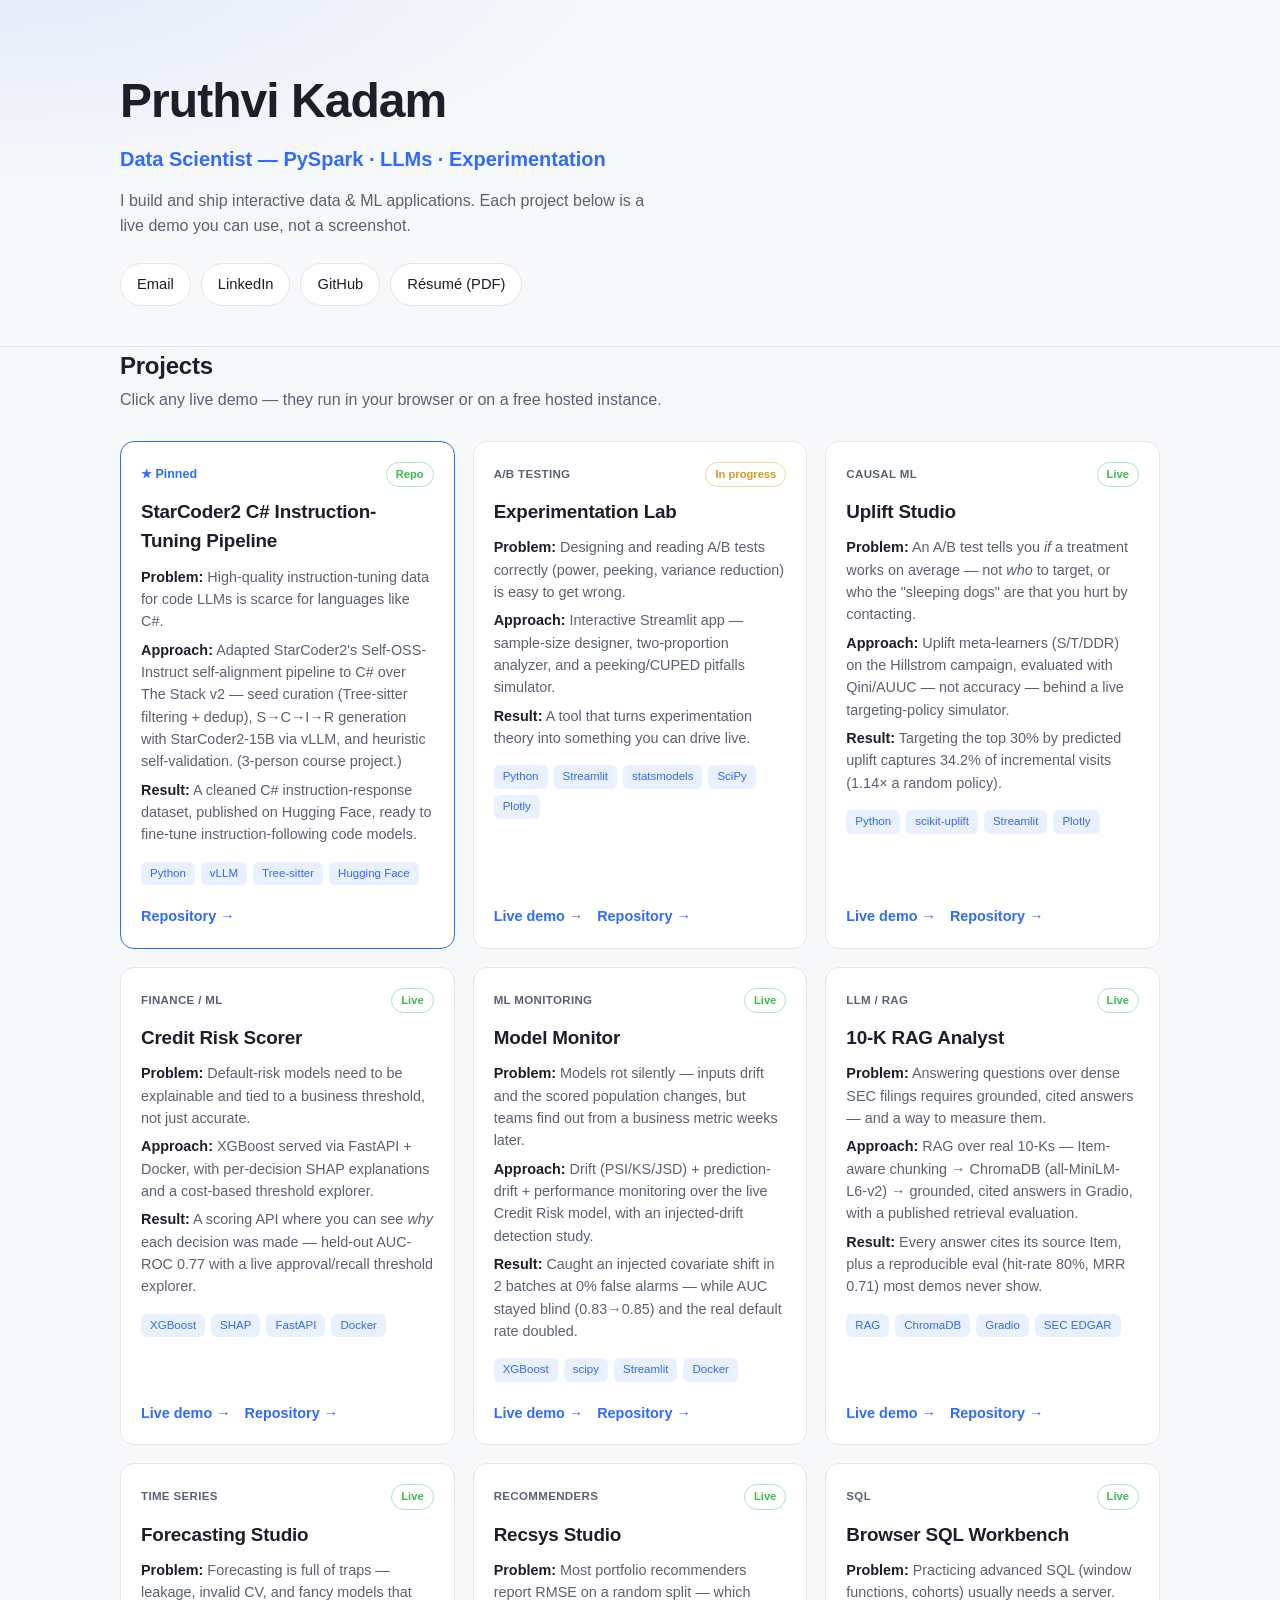
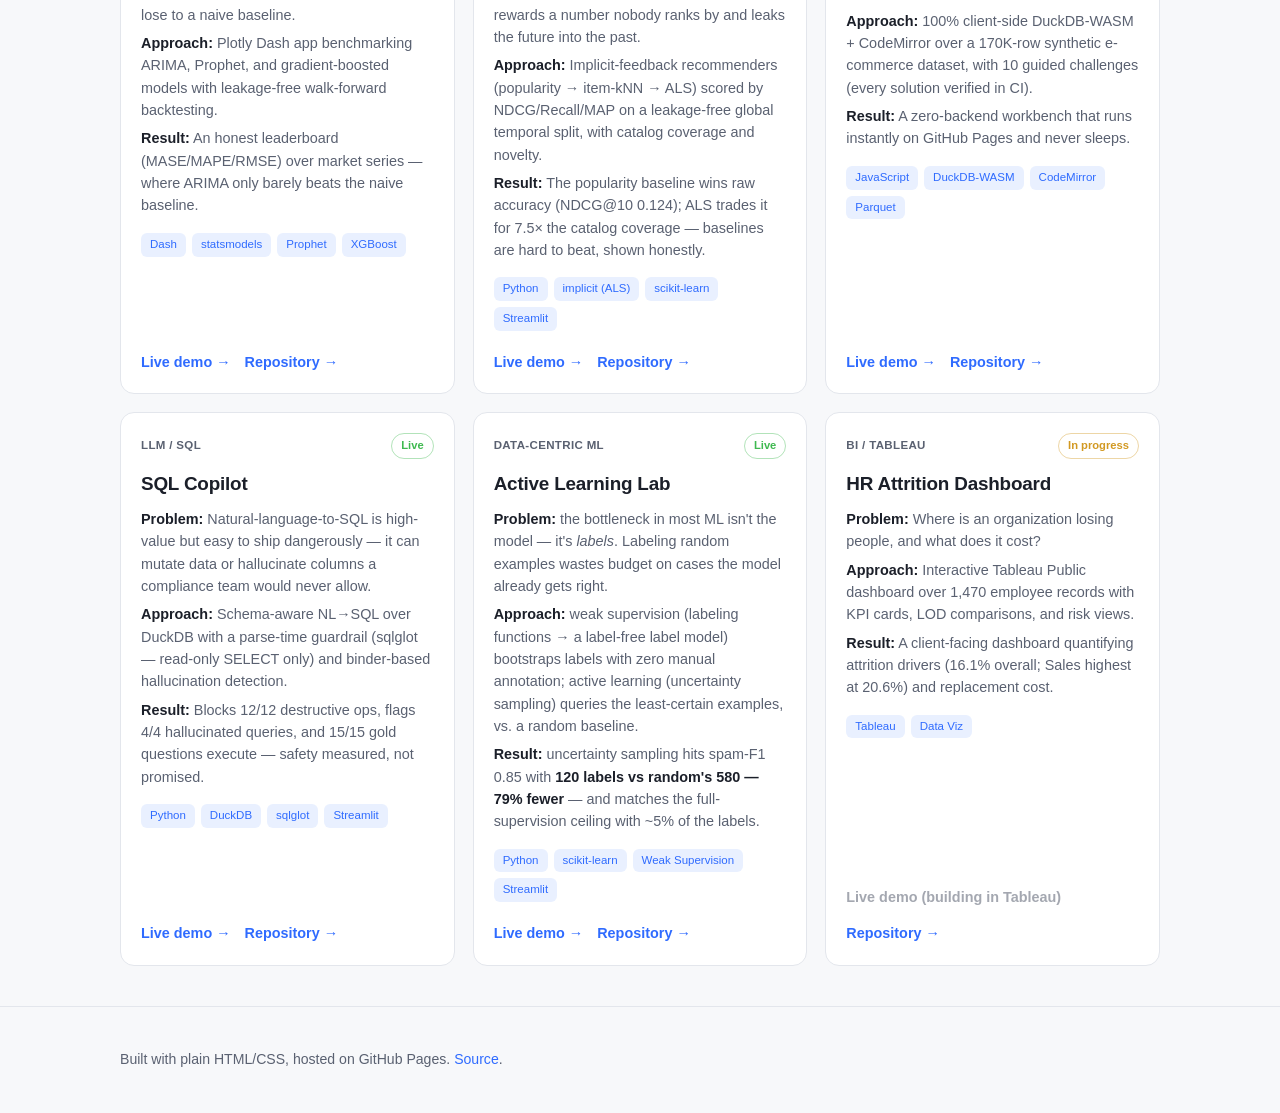
==== index.html @ 3eea29b8 "feat: add Active Learning Lab card (weak supervision + active learning)" ====
<!DOCTYPE html>
<html lang="en">

<head>
  <meta charset="UTF-8" />
  <meta name="viewport" content="width=device-width, initial-scale=1.0" />
  <meta name="description"
    content="Pruthvi Kadam — Data Scientist. PySpark, LLMs, and experimentation. Interactive project portfolio." />
  <title>Pruthvi Kadam — Data Scientist</title>
  <link rel="preconnect" href="https://fonts.googleapis.com" />
  <link rel="stylesheet" href="styles.css" />
</head>

<body>
  <header class="site-header">
    <div class="wrap">
      <h1 class="name">Pruthvi Kadam</h1>
      <p class="headline">Data Scientist — PySpark &middot; LLMs &middot; Experimentation</p>
      <p class="tagline">
        I build and ship interactive data &amp; ML applications. Each project below is a live demo you can use,
        not a screenshot.
      </p>
      <nav class="links" aria-label="Profile links">
        <a class="btn" href="mailto:pruthvivkadam@gmail.com">Email</a>
        <a class="btn" href="https://www.linkedin.com/in/pruthvi-kadam-480aa7265/" target="_blank"
          rel="noopener">LinkedIn</a>
        <a class="btn" href="https://github.com/PruthviVKadam" target="_blank" rel="noopener">GitHub</a>
        <!-- TODO: drop your resume PDF in assets/ and confirm the filename below -->
        <a class="btn" href="assets/Pruthvi_Kadam_Resume.pdf" target="_blank" rel="noopener">Résumé (PDF)</a>
      </nav>
    </div>
  </header>

  <main class="wrap">
    <section aria-labelledby="projects-heading">
      <h2 id="projects-heading" class="section-title">Projects</h2>
      <p class="section-sub">Click any live demo — they run in your browser or on a free hosted instance.</p>

      <div class="grid">

        <!-- Pinned: StarCoder2 C# instruction-tuning data pipeline -->
        <article class="card pinned">
          <div class="card-top">
            <span class="pin" title="Pinned">★ Pinned</span>
            <span class="status status-done">Repo</span>
          </div>
          <h3 class="card-title">StarCoder2 C# Instruction-Tuning Pipeline</h3>
          <ul class="pap">
            <li><strong>Problem:</strong> High-quality instruction-tuning data for code LLMs is scarce for languages
              like C#.</li>
            <li><strong>Approach:</strong> Adapted StarCoder2's Self-OSS-Instruct self-alignment pipeline to C# over The
              Stack v2 — seed curation (Tree-sitter filtering + dedup), S→C→I→R generation with StarCoder2-15B via vLLM,
              and heuristic self-validation. (3-person course project.)</li>
            <li><strong>Result:</strong> A cleaned C# instruction-response dataset, published on Hugging Face, ready to
              fine-tune instruction-following code models.</li>
          </ul>
          <div class="badges">
            <span class="badge">Python</span>
            <span class="badge">vLLM</span>
            <span class="badge">Tree-sitter</span>
            <span class="badge">Hugging Face</span>
          </div>
          <div class="card-links">
            <a class="card-link" href="https://github.com/PruthviVKadam/starcoder2-csharp-instruction-tuning"
              target="_blank" rel="noopener">Repository →</a>
          </div>
        </article>

        <!-- P1 Experimentation Lab -->
        <article class="card">
          <div class="card-top">
            <span class="tag">A/B Testing</span>
            <span class="status status-progress">In progress</span>
          </div>
          <h3 class="card-title">Experimentation Lab</h3>
          <ul class="pap">
            <li><strong>Problem:</strong> Designing and reading A/B tests correctly (power, peeking, variance reduction)
              is easy to get wrong.</li>
            <li><strong>Approach:</strong> Interactive Streamlit app — sample-size designer, two-proportion analyzer,
              and a peeking/CUPED pitfalls simulator.</li>
            <li><strong>Result:</strong> A tool that turns experimentation theory into something you can drive live.
            </li>
          </ul>
          <div class="badges">
            <span class="badge">Python</span>
            <span class="badge">Streamlit</span>
            <span class="badge">statsmodels</span>
            <span class="badge">SciPy</span>
            <span class="badge">Plotly</span>
          </div>
          <div class="card-links">
            <a class="card-link" href="https://ab-lab-test.streamlit.app/" target="_blank" rel="noopener">Live demo
              →</a>
            <a class="card-link" href="https://github.com/PruthviVKadam/ab-lab" target="_blank"
              rel="noopener">Repository →</a>
          </div>
        </article>

        <!-- Uplift Studio (causal / CATE) -->
        <article class="card">
          <div class="card-top">
            <span class="tag">Causal ML</span>
            <span class="status status-done">Live</span>
          </div>
          <h3 class="card-title">Uplift Studio</h3>
          <ul class="pap">
            <li><strong>Problem:</strong> An A/B test tells you <em>if</em> a treatment works on average — not
              <em>who</em> to target, or who the "sleeping dogs" are that you hurt by contacting.</li>
            <li><strong>Approach:</strong> Uplift meta-learners (S/T/DDR) on the Hillstrom campaign, evaluated with
              Qini/AUUC — not accuracy — behind a live targeting-policy simulator.</li>
            <li><strong>Result:</strong> Targeting the top 30% by predicted uplift captures 34.2% of incremental visits
              (1.14× a random policy).</li>
          </ul>
          <div class="badges">
            <span class="badge">Python</span>
            <span class="badge">scikit-uplift</span>
            <span class="badge">Streamlit</span>
            <span class="badge">Plotly</span>
          </div>
          <div class="card-links">
            <a class="card-link" href="https://PruthviVKadam-uplift-studio.hf.space" target="_blank"
              rel="noopener">Live demo →</a>
            <a class="card-link" href="https://github.com/PruthviVKadam/uplift-studio" target="_blank"
              rel="noopener">Repository →</a>
          </div>
        </article>

        <!-- P2 Credit Risk Scorer -->
        <article class="card">
          <div class="card-top">
            <span class="tag">Finance / ML</span>
            <span class="status status-done">Live</span>
          </div>
          <h3 class="card-title">Credit Risk Scorer</h3>
          <ul class="pap">
            <li><strong>Problem:</strong> Default-risk models need to be explainable and tied to a business threshold,
              not just accurate.</li>
            <li><strong>Approach:</strong> XGBoost served via FastAPI + Docker, with per-decision SHAP explanations and
              a cost-based threshold explorer.</li>
            <li><strong>Result:</strong> A scoring API where you can see <em>why</em> each decision was made —
              held-out AUC-ROC 0.77 with a live approval/recall threshold explorer.</li>
          </ul>
          <div class="badges">
            <span class="badge">XGBoost</span>
            <span class="badge">SHAP</span>
            <span class="badge">FastAPI</span>
            <span class="badge">Docker</span>
          </div>
          <div class="card-links">
            <a class="card-link" href="https://PruthviVKadam-credit-risk.hf.space" target="_blank"
              rel="noopener">Live demo →</a>
            <a class="card-link" href="https://github.com/PruthviVKadam/credit-risk" target="_blank"
              rel="noopener">Repository →</a>
          </div>
        </article>

        <!-- Model Monitor (drift / MLOps) -->
        <article class="card">
          <div class="card-top">
            <span class="tag">ML Monitoring</span>
            <span class="status status-done">Live</span>
          </div>
          <h3 class="card-title">Model Monitor</h3>
          <ul class="pap">
            <li><strong>Problem:</strong> Models rot silently — inputs drift and the scored population
              changes, but teams find out from a business metric weeks later.</li>
            <li><strong>Approach:</strong> Drift (PSI/KS/JSD) + prediction-drift + performance monitoring
              over the live Credit Risk model, with an injected-drift detection study.</li>
            <li><strong>Result:</strong> Caught an injected covariate shift in 2 batches at 0% false
              alarms — while AUC stayed blind (0.83→0.85) and the real default rate doubled.</li>
          </ul>
          <div class="badges">
            <span class="badge">XGBoost</span>
            <span class="badge">scipy</span>
            <span class="badge">Streamlit</span>
            <span class="badge">Docker</span>
          </div>
          <div class="card-links">
            <a class="card-link" href="https://PruthviVKadam-model-monitor.hf.space" target="_blank"
              rel="noopener">Live demo →</a>
            <a class="card-link" href="https://github.com/PruthviVKadam/model-monitor" target="_blank"
              rel="noopener">Repository →</a>
          </div>
        </article>

        <!-- P3 10-K RAG Analyst -->
        <article class="card">
          <div class="card-top">
            <span class="tag">LLM / RAG</span>
            <span class="status status-done">Live</span>
          </div>
          <h3 class="card-title">10-K RAG Analyst</h3>
          <ul class="pap">
            <li><strong>Problem:</strong> Answering questions over dense SEC filings requires grounded, cited answers —
              and a way to measure them.</li>
            <li><strong>Approach:</strong> RAG over real 10-Ks — Item-aware chunking → ChromaDB (all-MiniLM-L6-v2) →
              grounded, cited answers in Gradio, with a published retrieval evaluation.</li>
            <li><strong>Result:</strong> Every answer cites its source Item, plus a reproducible eval (hit-rate 80%,
              MRR 0.71) most demos never show.</li>
          </ul>
          <div class="badges">
            <span class="badge">RAG</span>
            <span class="badge">ChromaDB</span>
            <span class="badge">Gradio</span>
            <span class="badge">SEC EDGAR</span>
          </div>
          <div class="card-links">
            <a class="card-link" href="https://PruthviVKadam-tenk-rag.hf.space" target="_blank"
              rel="noopener">Live demo →</a>
            <a class="card-link" href="https://github.com/PruthviVKadam/tenk-rag" target="_blank"
              rel="noopener">Repository →</a>
          </div>
        </article>

        <!-- P4 Forecasting Studio -->
        <article class="card">
          <div class="card-top">
            <span class="tag">Time Series</span>
            <span class="status status-done">Live</span>
          </div>
          <h3 class="card-title">Forecasting Studio</h3>
          <ul class="pap">
            <li><strong>Problem:</strong> Forecasting is full of traps — leakage, invalid CV, and fancy models that lose
              to a naive baseline.</li>
            <li><strong>Approach:</strong> Plotly Dash app benchmarking ARIMA, Prophet, and gradient-boosted models with
              leakage-free walk-forward backtesting.</li>
            <li><strong>Result:</strong> An honest leaderboard (MASE/MAPE/RMSE) over market series — where ARIMA only
              barely beats the naive baseline.</li>
          </ul>
          <div class="badges">
            <span class="badge">Dash</span>
            <span class="badge">statsmodels</span>
            <span class="badge">Prophet</span>
            <span class="badge">XGBoost</span>
          </div>
          <div class="card-links">
            <a class="card-link" href="https://pk759-forecast-studio.hf.space" target="_blank"
              rel="noopener">Live demo →</a>
            <a class="card-link" href="https://github.com/PruthviVKadam/forecast-studio" target="_blank"
              rel="noopener">Repository →</a>
          </div>
        </article>

        <!-- Recsys Studio (ranking eval, temporal split) -->
        <article class="card">
          <div class="card-top">
            <span class="tag">Recommenders</span>
            <span class="status status-done">Live</span>
          </div>
          <h3 class="card-title">Recsys Studio</h3>
          <ul class="pap">
            <li><strong>Problem:</strong> Most portfolio recommenders report RMSE on a random split —
              which rewards a number nobody ranks by and leaks the future into the past.</li>
            <li><strong>Approach:</strong> Implicit-feedback recommenders (popularity &rarr; item-kNN
              &rarr; ALS) scored by NDCG/Recall/MAP on a leakage-free global temporal split, with
              catalog coverage and novelty.</li>
            <li><strong>Result:</strong> The popularity baseline wins raw accuracy (NDCG@10 0.124);
              ALS trades it for 7.5&times; the catalog coverage — baselines are hard to beat, shown
              honestly.</li>
          </ul>
          <div class="badges">
            <span class="badge">Python</span>
            <span class="badge">implicit (ALS)</span>
            <span class="badge">scikit-learn</span>
            <span class="badge">Streamlit</span>
          </div>
          <div class="card-links">
            <a class="card-link" href="https://pk759-recsys-studio.hf.space" target="_blank"
              rel="noopener">Live demo →</a>
            <a class="card-link" href="https://github.com/PruthviVKadam/recsys-studio" target="_blank"
              rel="noopener">Repository →</a>
          </div>
        </article>

        <!-- P5 SQL Workbench -->
        <article class="card">
          <div class="card-top">
            <span class="tag">SQL</span>
            <span class="status status-done">Live</span>
          </div>
          <h3 class="card-title">Browser SQL Workbench</h3>
          <ul class="pap">
            <li><strong>Problem:</strong> Practicing advanced SQL (window functions, cohorts) usually needs a server.
            </li>
            <li><strong>Approach:</strong> 100% client-side DuckDB-WASM + CodeMirror over a 170K-row synthetic
              e-commerce dataset, with 10 guided challenges (every solution verified in CI).</li>
            <li><strong>Result:</strong> A zero-backend workbench that runs instantly on GitHub Pages and never sleeps.
            </li>
          </ul>
          <div class="badges">
            <span class="badge">JavaScript</span>
            <span class="badge">DuckDB-WASM</span>
            <span class="badge">CodeMirror</span>
            <span class="badge">Parquet</span>
          </div>
          <div class="card-links">
            <a class="card-link" href="https://pruthvivkadam.github.io/sql-workbench/" target="_blank"
              rel="noopener">Live demo →</a>
            <a class="card-link" href="https://github.com/PruthviVKadam/sql-workbench" target="_blank"
              rel="noopener">Repository →</a>
          </div>
        </article>

        <!-- SQL Copilot (text-to-SQL + guardrails) -->
        <article class="card">
          <div class="card-top">
            <span class="tag">LLM / SQL</span>
            <span class="status status-done">Live</span>
          </div>
          <h3 class="card-title">SQL Copilot</h3>
          <ul class="pap">
            <li><strong>Problem:</strong> Natural-language-to-SQL is high-value but easy to ship
              dangerously — it can mutate data or hallucinate columns a compliance team would never allow.</li>
            <li><strong>Approach:</strong> Schema-aware NL→SQL over DuckDB with a parse-time guardrail
              (sqlglot — read-only SELECT only) and binder-based hallucination detection.</li>
            <li><strong>Result:</strong> Blocks 12/12 destructive ops, flags 4/4 hallucinated queries,
              and 15/15 gold questions execute — safety measured, not promised.</li>
          </ul>
          <div class="badges">
            <span class="badge">Python</span>
            <span class="badge">DuckDB</span>
            <span class="badge">sqlglot</span>
            <span class="badge">Streamlit</span>
          </div>
          <div class="card-links">
            <a class="card-link" href="https://pk759-sql-copilot.hf.space" target="_blank"
              rel="noopener">Live demo →</a>
            <a class="card-link" href="https://github.com/PruthviVKadam/sql-copilot" target="_blank"
              rel="noopener">Repository →</a>
          </div>
        </article>

        <!-- Active Learning Lab (data-centric ML) -->
        <article class="card">
          <div class="card-top">
            <span class="tag">Data-Centric ML</span>
            <span class="status status-done">Live</span>
          </div>
          <h3 class="card-title">Active Learning Lab</h3>
          <ul class="pap">
            <li><strong>Problem:</strong> the bottleneck in most ML isn't the model — it's
              <em>labels</em>. Labeling random examples wastes budget on cases the model already
              gets right.</li>
            <li><strong>Approach:</strong> weak supervision (labeling functions &rarr; a label-free
              label model) bootstraps labels with zero manual annotation; active learning
              (uncertainty sampling) queries the least-certain examples, vs. a random baseline.</li>
            <li><strong>Result:</strong> uncertainty sampling hits spam-F1 0.85 with
              <strong>120 labels vs random's 580 — 79% fewer</strong> — and matches the
              full-supervision ceiling with ~5% of the labels.</li>
          </ul>
          <div class="badges">
            <span class="badge">Python</span>
            <span class="badge">scikit-learn</span>
            <span class="badge">Weak Supervision</span>
            <span class="badge">Streamlit</span>
          </div>
          <div class="card-links">
            <a class="card-link" href="https://pruthvikadam-active-learning-lab.hf.space" target="_blank"
              rel="noopener">Live demo →</a>
            <a class="card-link" href="https://github.com/PruthviVKadam/active-learning-lab"
              target="_blank" rel="noopener">Repository →</a>
          </div>
        </article>

        <!-- P6 HR Attrition Dashboard -->
        <article class="card">
          <div class="card-top">
            <span class="tag">BI / Tableau</span>
            <span class="status status-progress">In progress</span>
          </div>
          <h3 class="card-title">HR Attrition Dashboard</h3>
          <ul class="pap">
            <li><strong>Problem:</strong> Where is an organization losing people, and what does it cost?</li>
            <li><strong>Approach:</strong> Interactive Tableau Public dashboard over 1,470 employee records with KPI
              cards, LOD comparisons, and risk views.</li>
            <li><strong>Result:</strong> A client-facing dashboard quantifying attrition drivers (16.1% overall;
              Sales highest at 20.6%) and replacement cost.</li>
          </ul>
          <div class="badges">
            <span class="badge">Tableau</span>
            <span class="badge">Data Viz</span>
          </div>
          <div class="card-links">
            <a class="card-link disabled" aria-disabled="true">Live demo (building in Tableau)</a>
            <a class="card-link" href="https://github.com/PruthviVKadam/hr-attrition-tableau" target="_blank"
              rel="noopener">Repository →</a>
          </div>
        </article>

      </div>
    </section>
  </main>

  <footer class="site-footer">
    <div class="wrap">
      <p>Built with plain HTML/CSS, hosted on GitHub Pages.
        <a href="https://github.com/PruthviVKadam/PruthviVKadam.github.io" target="_blank" rel="noopener">Source</a>.
      </p>
    </div>
  </footer>
</body>

</html>
---- styles.css ----
/* ---------- Design tokens ---------- */
:root {
  --bg: #0f1117;
  --bg-card: #171a23;
  --bg-card-hover: #1d212d;
  --border: #262b38;
  --text: #e6e8ee;
  --text-dim: #a2a8b8;
  --accent: #5b8cff;
  --accent-soft: rgba(91, 140, 255, 0.14);
  --green: #3fb950;
  --amber: #d29922;
  --slate: #8b949e;
  --radius: 14px;
  --maxw: 1080px;
  --font: -apple-system, BlinkMacSystemFont, "Segoe UI", Roboto, Helvetica, Arial, sans-serif;
}

@media (prefers-color-scheme: light) {
  :root {
    --bg: #f7f8fa;
    --bg-card: #ffffff;
    --bg-card-hover: #ffffff;
    --border: #e3e6ec;
    --text: #1b1f29;
    --text-dim: #5a6171;
    --accent: #2f6bff;
    --accent-soft: rgba(47, 107, 255, 0.10);
  }
}

/* ---------- Base ---------- */
* { box-sizing: border-box; }

html { scroll-behavior: smooth; }

body {
  margin: 0;
  font-family: var(--font);
  background: var(--bg);
  color: var(--text);
  line-height: 1.55;
  -webkit-font-smoothing: antialiased;
}

.wrap {
  width: 100%;
  max-width: var(--maxw);
  margin: 0 auto;
  padding: 0 20px;
}

a { color: var(--accent); text-decoration: none; }
a:hover { text-decoration: underline; }

/* ---------- Header ---------- */
.site-header {
  padding: 64px 0 40px;
  border-bottom: 1px solid var(--border);
  background:
    radial-gradient(900px 320px at 0% -10%, var(--accent-soft), transparent 70%);
}

.name {
  font-size: clamp(2rem, 6vw, 3rem);
  margin: 0 0 6px;
  letter-spacing: -0.02em;
}

.headline {
  font-size: clamp(1rem, 3vw, 1.25rem);
  color: var(--accent);
  font-weight: 600;
  margin: 0 0 14px;
}

.tagline {
  max-width: 60ch;
  color: var(--text-dim);
  margin: 0 0 24px;
}

.links { display: flex; flex-wrap: wrap; gap: 10px; }

.btn {
  display: inline-block;
  padding: 9px 16px;
  border: 1px solid var(--border);
  border-radius: 999px;
  background: var(--bg-card);
  color: var(--text);
  font-size: 0.92rem;
  font-weight: 500;
  transition: border-color 0.15s ease, transform 0.15s ease;
}
.btn:hover {
  text-decoration: none;
  border-color: var(--accent);
  transform: translateY(-1px);
}

/* ---------- Section ---------- */
main { padding: 48px 0 24px; }

.section-title {
  font-size: 1.5rem;
  margin: 0 0 4px;
  letter-spacing: -0.01em;
}
.section-sub { color: var(--text-dim); margin: 0 0 28px; }

/* ---------- Grid + cards ---------- */
.grid {
  display: grid;
  grid-template-columns: repeat(auto-fill, minmax(300px, 1fr));
  gap: 18px;
}

.card {
  background: var(--bg-card);
  border: 1px solid var(--border);
  border-radius: var(--radius);
  padding: 20px;
  display: flex;
  flex-direction: column;
  transition: border-color 0.15s ease, transform 0.15s ease, background 0.15s ease;
}
.card:hover {
  border-color: var(--accent);
  background: var(--bg-card-hover);
  transform: translateY(-2px);
}
.card.pinned { border-color: var(--accent); }

.card-top {
  display: flex;
  justify-content: space-between;
  align-items: center;
  gap: 8px;
  margin-bottom: 10px;
}

.pin { color: var(--accent); font-size: 0.78rem; font-weight: 700; }
.tag {
  font-size: 0.72rem;
  font-weight: 600;
  letter-spacing: 0.03em;
  text-transform: uppercase;
  color: var(--text-dim);
}

.status {
  font-size: 0.7rem;
  font-weight: 600;
  padding: 3px 9px;
  border-radius: 999px;
  border: 1px solid var(--border);
}
.status-done { color: var(--green); border-color: rgba(63,185,80,0.4); }
.status-progress { color: var(--amber); border-color: rgba(210,153,34,0.4); }
.status-planned { color: var(--slate); }

.card-title {
  font-size: 1.18rem;
  margin: 0 0 10px;
  letter-spacing: -0.01em;
}

.pap {
  list-style: none;
  padding: 0;
  margin: 0 0 16px;
  font-size: 0.9rem;
  color: var(--text-dim);
  display: flex;
  flex-direction: column;
  gap: 6px;
}
.pap strong { color: var(--text); font-weight: 600; }

.badges {
  display: flex;
  flex-wrap: wrap;
  gap: 6px;
  margin-bottom: 16px;
}
.badge {
  font-size: 0.72rem;
  padding: 3px 9px;
  border-radius: 6px;
  background: var(--accent-soft);
  color: var(--accent);
  font-weight: 500;
}

.card-links {
  margin-top: auto;
  display: flex;
  flex-wrap: wrap;
  gap: 14px;
  padding-top: 4px;
}
.card-link { font-size: 0.9rem; font-weight: 600; }
.card-link.disabled {
  color: var(--text-dim);
  opacity: 0.55;
  cursor: not-allowed;
}

/* ---------- Footer ---------- */
.site-footer {
  border-top: 1px solid var(--border);
  margin-top: 40px;
  padding: 28px 0;
  color: var(--text-dim);
  font-size: 0.88rem;
}

/* ---------- Mobile-first refinements ---------- */
@media (max-width: 480px) {
  .site-header { padding: 44px 0 32px; }
  main { padding: 32px 0 16px; }
  .grid { grid-template-columns: 1fr; }
}
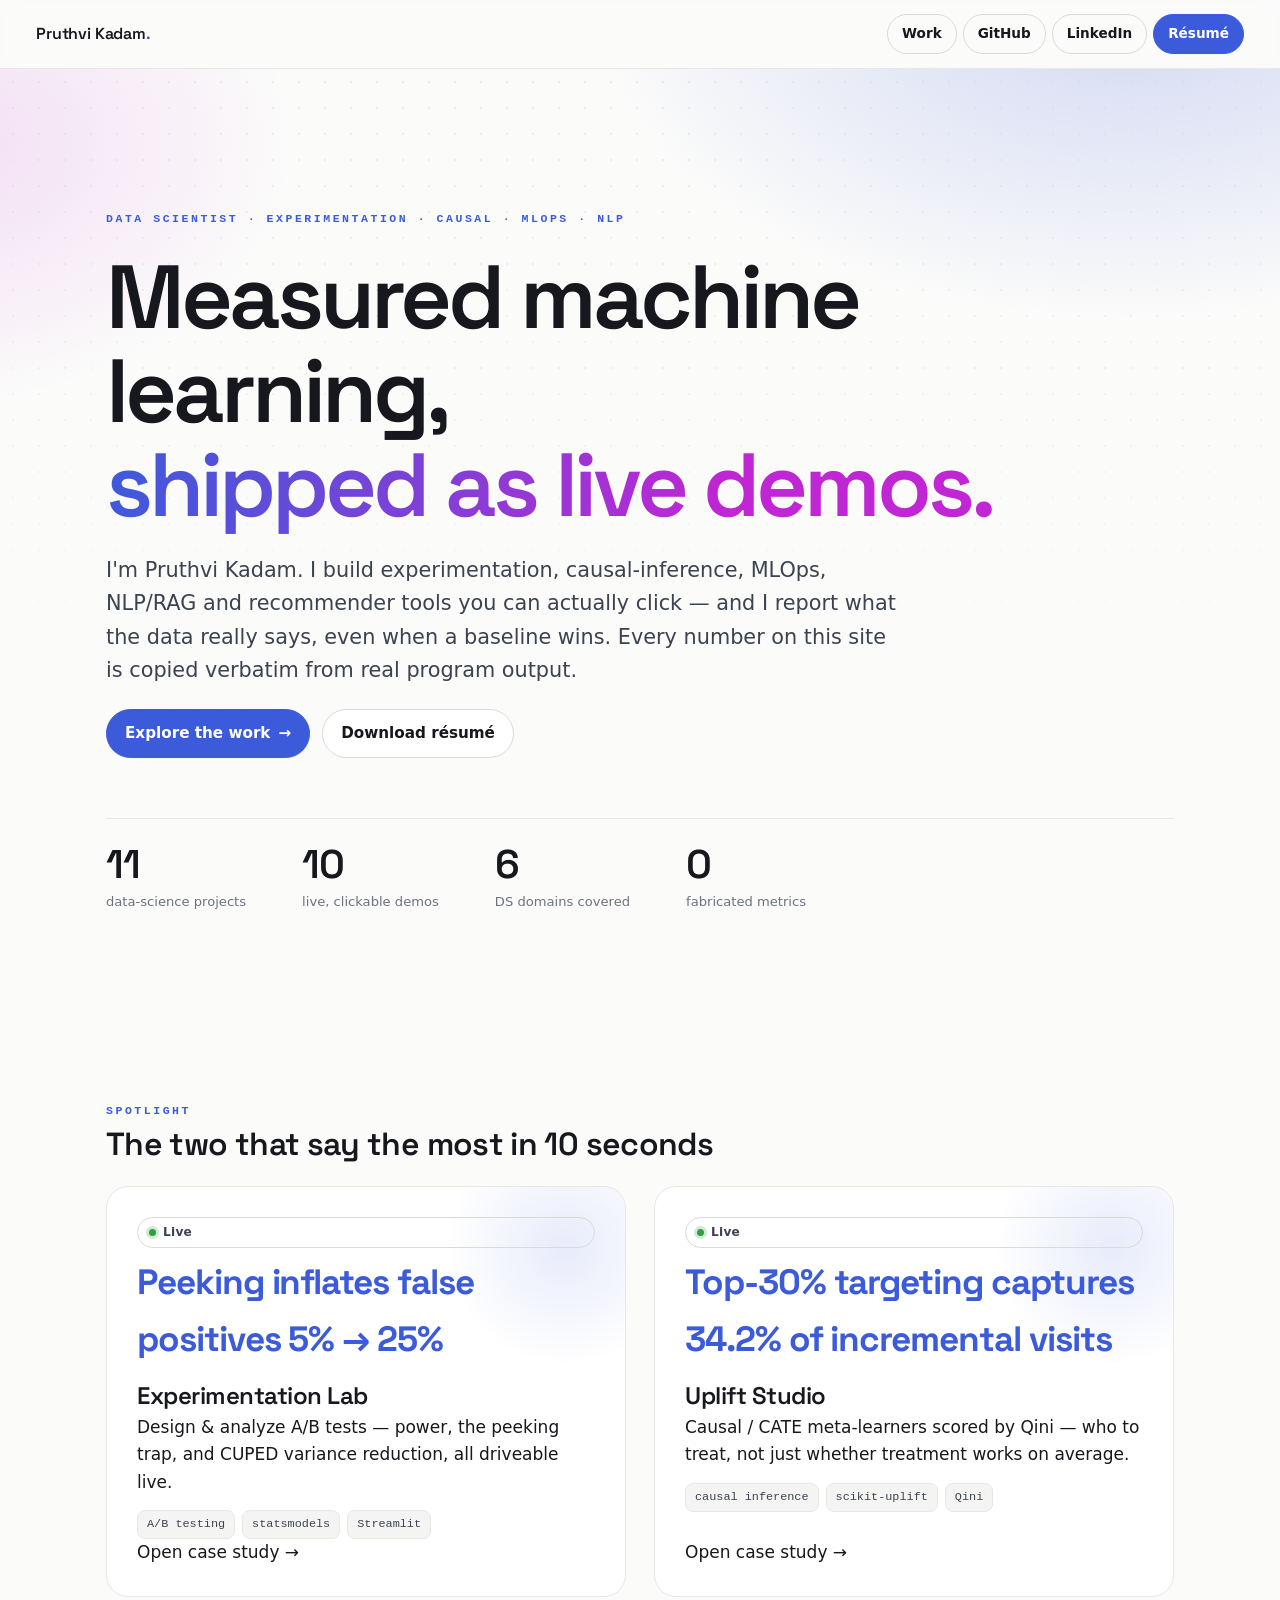
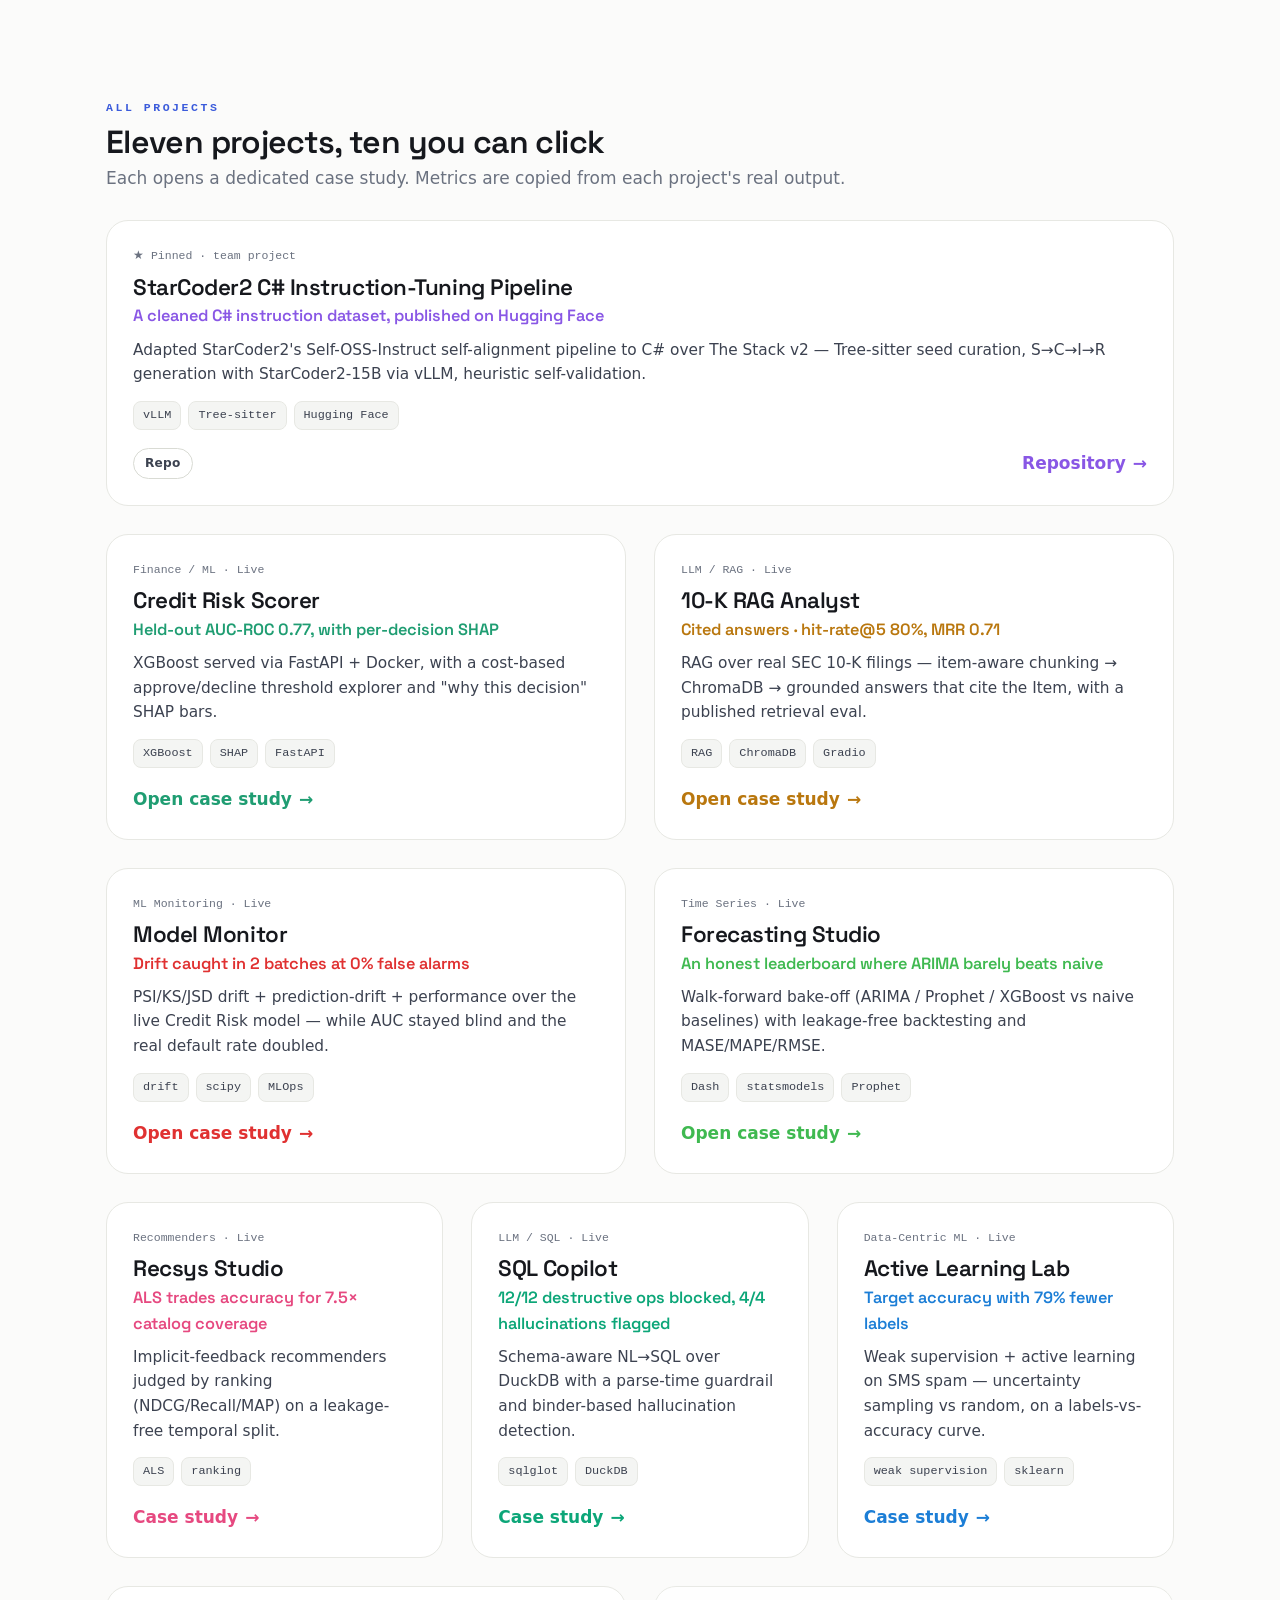
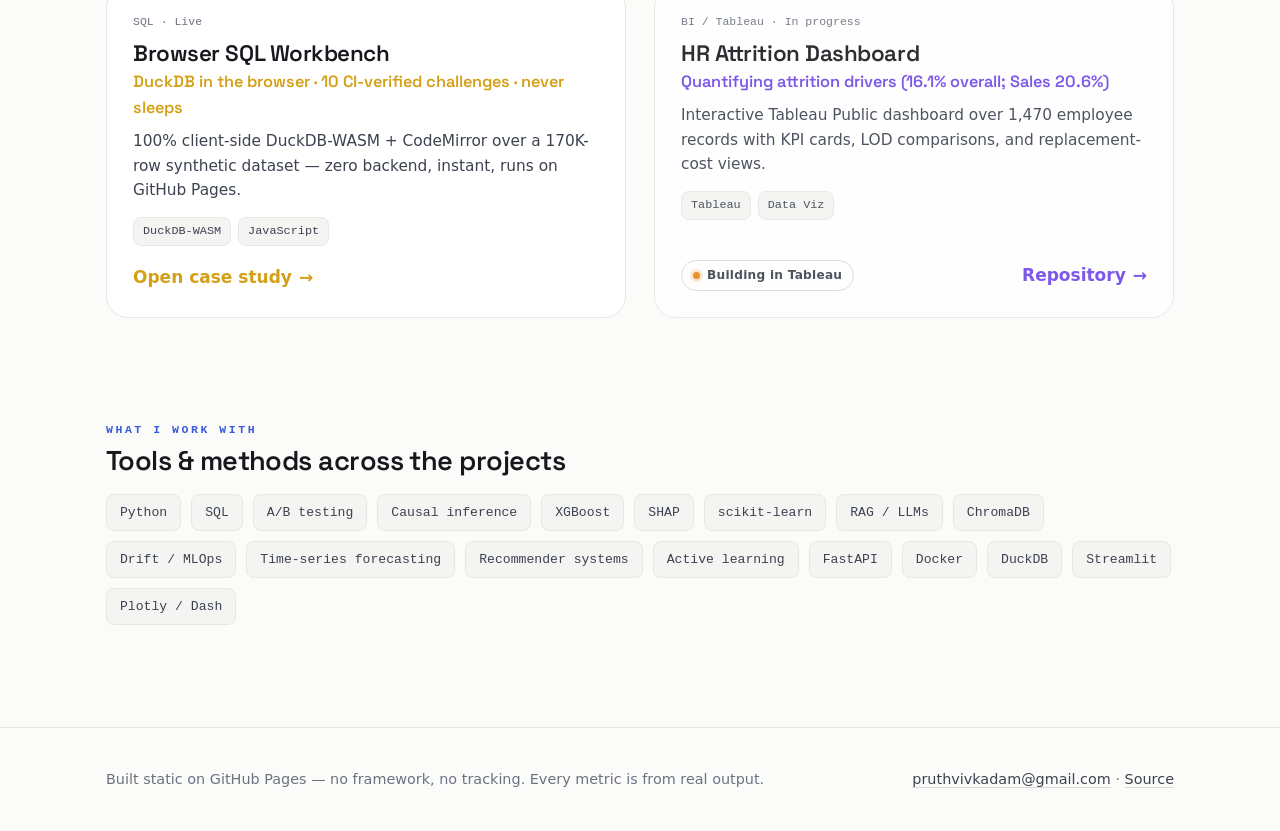
==== commit 4a10167b: "feat: redesign portfolio — distinct hero front page + per-project case-study pages on an in-repo des" ====
--- a/index.html
+++ b/index.html
@@ -5,399 +5,256 @@
   <meta charset="UTF-8" />
   <meta name="viewport" content="width=device-width, initial-scale=1.0" />
   <meta name="description"
-    content="Pruthvi Kadam — Data Scientist. PySpark, LLMs, and experimentation. Interactive project portfolio." />
+    content="Pruthvi Kadam — Data Scientist. Experimentation, causal inference, MLOps, NLP/RAG, and recommenders, shipped as live demos. Every metric copied from real program output." />
   <title>Pruthvi Kadam — Data Scientist</title>
   <link rel="preconnect" href="https://fonts.googleapis.com" />
+  <link rel="preconnect" href="https://fonts.gstatic.com" crossorigin />
+  <link href="https://fonts.googleapis.com/css2?family=Space+Grotesk:wght@400;500;600;700&display=swap" rel="stylesheet" />
   <link rel="stylesheet" href="styles.css" />
+  <style>
+    /* ---- Front page only: a signature hero you won't see on any project page ---- */
+    .home-hero { position: relative; overflow: hidden; padding-block: clamp(56px, 11vw, 150px) clamp(40px, 7vw, 88px); }
+    .home-hero::before {
+      content: ""; position: absolute; inset: 0; z-index: -2;
+      background:
+        radial-gradient(60% 50% at 88% -8%, color-mix(in srgb, var(--accent) 22%, transparent), transparent 70%),
+        radial-gradient(40% 40% at -5% 8%, color-mix(in srgb, #c026d3 14%, transparent), transparent 70%);
+    }
+    .home-hero::after {
+      content: ""; position: absolute; inset: 0; z-index: -1; opacity: .5;
+      background-image: radial-gradient(currentColor 1px, transparent 1.2px);
+      background-size: 26px 26px; color: var(--line-2);
+      -webkit-mask-image: linear-gradient(180deg, #000, transparent 75%);
+      mask-image: linear-gradient(180deg, #000, transparent 75%);
+    }
+    .home-hero h1 { font-size: clamp(2.6rem, 8vw, 5.6rem); letter-spacing: -.045em; }
+    .home-hero h1 .grad {
+      background: linear-gradient(100deg, var(--accent), #c026d3 70%);
+      -webkit-background-clip: text; background-clip: text; color: transparent;
+    }
+    .hero-cta { display: flex; gap: 12px; flex-wrap: wrap; }
+    .hero-stats { margin-top: clamp(34px, 6vw, 60px); border-top: 1px solid var(--line); padding-top: 26px; }
+
+    .spotlight { display: grid; grid-template-columns: 1fr 1fr; gap: var(--gap); }
+    .spot {
+      position: relative; border: 1px solid var(--line); border-radius: var(--r-lg); padding: 30px;
+      background: var(--surface); overflow: hidden; display: flex; flex-direction: column; min-height: 280px;
+      transition: transform .18s ease, box-shadow .18s ease, border-color .18s ease;
+    }
+    .spot:hover { transform: translateY(-4px); box-shadow: var(--shadow-lg); border-color: var(--accent-line); }
+    .spot::after {
+      content: ""; position: absolute; right: -60px; top: -60px; width: 240px; height: 240px; z-index: 0;
+      background: radial-gradient(circle, var(--accent-soft), transparent 70%);
+    }
+    .spot > * { position: relative; z-index: 1; }
+    .spot .big { font-family: var(--display); font-weight: 700; font-size: clamp(1.6rem, 3vw, 2.2rem); letter-spacing: -.03em; color: var(--accent); margin: 6px 0 2px; }
+    .spot .ttl { font-size: 1.5rem; margin: 14px 0 6px; }
+    .spot .pfoot { margin-top: auto; }
+
+    .skills { display: flex; flex-wrap: wrap; gap: 10px; }
+    .skills .chip { font-size: .82rem; padding: 7px 13px; }
+    @media (max-width: 760px) { .spotlight { grid-template-columns: 1fr; } }
+  </style>
 </head>
 
 <body>
-  <header class="site-header">
-    <div class="wrap">
-      <h1 class="name">Pruthvi Kadam</h1>
-      <p class="headline">Data Scientist — PySpark &middot; LLMs &middot; Experimentation</p>
-      <p class="tagline">
-        I build and ship interactive data &amp; ML applications. Each project below is a live demo you can use,
-        not a screenshot.
+  <nav class="nav">
+    <a class="brand" href="#top">Pruthvi Kadam<span class="dot">.</span></a>
+    <div class="nav-links">
+      <a class="btn btn-ghost btn-sm" href="#work">Work</a>
+      <a class="btn btn-ghost btn-sm" href="https://github.com/PruthviVKadam" target="_blank" rel="noopener">GitHub</a>
+      <a class="btn btn-ghost btn-sm" href="https://www.linkedin.com/in/pruthvi-kadam-480aa7265/" target="_blank" rel="noopener">LinkedIn</a>
+      <a class="btn btn-primary btn-sm" href="assets/Pruthvi_Kadam_Resume.pdf" target="_blank" rel="noopener">Résumé</a>
+    </div>
+  </nav>
+
+  <header class="home-hero" id="top">
+    <div class="container stack" style="--flow: 22px;">
+      <p class="eyebrow">Data Scientist · Experimentation · Causal · MLOps · NLP</p>
+      <h1>Measured machine learning,<br /><span class="grad">shipped as live demos.</span></h1>
+      <p class="lead">
+        I'm Pruthvi Kadam. I build experimentation, causal-inference, MLOps, NLP/RAG and recommender
+        tools you can actually click — and I report what the data really says, even when a baseline wins.
+        Every number on this site is copied verbatim from real program output.
       </p>
-      <nav class="links" aria-label="Profile links">
-        <a class="btn" href="mailto:pruthvivkadam@gmail.com">Email</a>
-        <a class="btn" href="https://www.linkedin.com/in/pruthvi-kadam-480aa7265/" target="_blank"
-          rel="noopener">LinkedIn</a>
-        <a class="btn" href="https://github.com/PruthviVKadam" target="_blank" rel="noopener">GitHub</a>
-        <!-- TODO: drop your resume PDF in assets/ and confirm the filename below -->
-        <a class="btn" href="assets/Pruthvi_Kadam_Resume.pdf" target="_blank" rel="noopener">Résumé (PDF)</a>
-      </nav>
+      <div class="hero-cta">
+        <a class="btn btn-primary" href="#work">Explore the work <span class="arrow">→</span></a>
+        <a class="btn" href="assets/Pruthvi_Kadam_Resume.pdf" target="_blank" rel="noopener">Download résumé</a>
+      </div>
+      <div class="hero-stats">
+        <div class="stat-row">
+          <div class="stat"><div class="n">11</div><div class="l">data-science projects</div></div>
+          <div class="stat"><div class="n">10</div><div class="l">live, clickable demos</div></div>
+          <div class="stat"><div class="n">6</div><div class="l">DS domains covered</div></div>
+          <div class="stat"><div class="n">0</div><div class="l">fabricated metrics</div></div>
+        </div>
+      </div>
     </div>
   </header>
 
-  <main class="wrap">
-    <section aria-labelledby="projects-heading">
-      <h2 id="projects-heading" class="section-title">Projects</h2>
-      <p class="section-sub">Click any live demo — they run in your browser or on a free hosted instance.</p>
+  <main id="work">
+    <!-- Spotlight: the two strongest pieces, given room to breathe -->
+    <section class="section container" style="padding-bottom: 0;">
+      <p class="eyebrow">Spotlight</p>
+      <h2 style="font-size: clamp(1.5rem,3vw,2rem); margin: 8px 0 24px;">The two that say the most in 10 seconds</h2>
+      <div class="spotlight">
+        <a class="spot" href="p/experimentation-lab.html">
+          <span class="pill"><span class="led"></span> Live</span>
+          <div class="big">Peeking inflates false positives 5% → 25%</div>
+          <h3 class="ttl">Experimentation Lab</h3>
+          <p class="pdesc">Design &amp; analyze A/B tests — power, the peeking trap, and CUPED variance reduction, all driveable live.</p>
+          <div class="chips card-tags"><span class="chip">A/B testing</span><span class="chip">statsmodels</span><span class="chip">Streamlit</span></div>
+          <div class="pfoot"><span class="go">Open case study <span class="arrow">→</span></span></div>
+        </a>
+        <a class="spot" href="p/uplift-studio.html">
+          <span class="pill"><span class="led"></span> Live</span>
+          <div class="big">Top-30% targeting captures 34.2% of incremental visits</div>
+          <h3 class="ttl">Uplift Studio</h3>
+          <p class="pdesc">Causal / CATE meta-learners scored by Qini — who to treat, not just whether treatment works on average.</p>
+          <div class="chips card-tags"><span class="chip">causal inference</span><span class="chip">scikit-uplift</span><span class="chip">Qini</span></div>
+          <div class="pfoot"><span class="go">Open case study <span class="arrow">→</span></span></div>
+        </a>
+      </div>
+    </section>
+
+    <!-- Full catalogue, tiered by hiring-visibility -->
+    <section class="section container">
+      <p class="eyebrow">All projects</p>
+      <h2 style="font-size: clamp(1.5rem,3vw,2rem); margin: 8px 0 6px;">Eleven projects, ten you can click</h2>
+      <p class="muted" style="margin-bottom: 28px;">Each opens a dedicated case study. Metrics are copied from each project's real output.</p>
 
       <div class="grid">
 
-        <!-- Pinned: StarCoder2 C# instruction-tuning data pipeline -->
-        <article class="card pinned">
-          <div class="card-top">
-            <span class="pin" title="Pinned">★ Pinned</span>
-            <span class="status status-done">Repo</span>
-          </div>
-          <h3 class="card-title">StarCoder2 C# Instruction-Tuning Pipeline</h3>
-          <ul class="pap">
-            <li><strong>Problem:</strong> High-quality instruction-tuning data for code LLMs is scarce for languages
-              like C#.</li>
-            <li><strong>Approach:</strong> Adapted StarCoder2's Self-OSS-Instruct self-alignment pipeline to C# over The
-              Stack v2 — seed curation (Tree-sitter filtering + dedup), S→C→I→R generation with StarCoder2-15B via vLLM,
-              and heuristic self-validation. (3-person course project.)</li>
-            <li><strong>Result:</strong> A cleaned C# instruction-response dataset, published on Hugging Face, ready to
-              fine-tune instruction-following code models.</li>
-          </ul>
-          <div class="badges">
-            <span class="badge">Python</span>
-            <span class="badge">vLLM</span>
-            <span class="badge">Tree-sitter</span>
-            <span class="badge">Hugging Face</span>
-          </div>
-          <div class="card-links">
-            <a class="card-link" href="https://github.com/PruthviVKadam/starcoder2-csharp-instruction-tuning"
-              target="_blank" rel="noopener">Repository →</a>
+        <!-- Pinned -->
+        <article class="proj span-12" style="--accent:#8957e5;">
+          <span class="rank">★ Pinned · team project</span>
+          <h3 class="ptitle">StarCoder2 C# Instruction-Tuning Pipeline</h3>
+          <div class="pmetric">A cleaned C# instruction dataset, published on Hugging Face</div>
+          <p class="pdesc">Adapted StarCoder2's Self-OSS-Instruct self-alignment pipeline to C# over The Stack v2 — Tree-sitter seed curation, S→C→I→R generation with StarCoder2-15B via vLLM, heuristic self-validation.</p>
+          <div class="chips card-tags"><span class="chip">vLLM</span><span class="chip">Tree-sitter</span><span class="chip">Hugging Face</span></div>
+          <div class="pfoot">
+            <span class="pill">Repo</span>
+            <a class="go" href="https://github.com/PruthviVKadam/starcoder2-csharp-instruction-tuning" target="_blank" rel="noopener">Repository <span class="arrow">→</span></a>
           </div>
         </article>
 
-        <!-- P1 Experimentation Lab -->
-        <article class="card">
-          <div class="card-top">
-            <span class="tag">A/B Testing</span>
-            <span class="status status-progress">In progress</span>
-          </div>
-          <h3 class="card-title">Experimentation Lab</h3>
-          <ul class="pap">
-            <li><strong>Problem:</strong> Designing and reading A/B tests correctly (power, peeking, variance reduction)
-              is easy to get wrong.</li>
-            <li><strong>Approach:</strong> Interactive Streamlit app — sample-size designer, two-proportion analyzer,
-              and a peeking/CUPED pitfalls simulator.</li>
-            <li><strong>Result:</strong> A tool that turns experimentation theory into something you can drive live.
-            </li>
-          </ul>
-          <div class="badges">
-            <span class="badge">Python</span>
-            <span class="badge">Streamlit</span>
-            <span class="badge">statsmodels</span>
-            <span class="badge">SciPy</span>
-            <span class="badge">Plotly</span>
-          </div>
-          <div class="card-links">
-            <a class="card-link" href="https://ab-lab-test.streamlit.app/" target="_blank" rel="noopener">Live demo
-              →</a>
-            <a class="card-link" href="https://github.com/PruthviVKadam/ab-lab" target="_blank"
-              rel="noopener">Repository →</a>
+        <!-- Credit Risk -->
+        <a class="proj span-6" href="p/credit-risk.html" style="--accent:#1f9d72;">
+          <span class="rank">Finance / ML · Live</span>
+          <h3 class="ptitle">Credit Risk Scorer</h3>
+          <div class="pmetric">Held-out AUC-ROC 0.77, with per-decision SHAP</div>
+          <p class="pdesc">XGBoost served via FastAPI + Docker, with a cost-based approve/decline threshold explorer and "why this decision" SHAP bars.</p>
+          <div class="chips card-tags"><span class="chip">XGBoost</span><span class="chip">SHAP</span><span class="chip">FastAPI</span></div>
+          <div class="pfoot"><span class="go">Open case study <span class="arrow">→</span></span></div>
+        </a>
+
+        <!-- 10-K RAG -->
+        <a class="proj span-6" href="p/tenk-rag.html" style="--accent:#b9770e;">
+          <span class="rank">LLM / RAG · Live</span>
+          <h3 class="ptitle">10-K RAG Analyst</h3>
+          <div class="pmetric">Cited answers · hit-rate@5 80%, MRR 0.71</div>
+          <p class="pdesc">RAG over real SEC 10-K filings — item-aware chunking → ChromaDB → grounded answers that cite the Item, with a published retrieval eval.</p>
+          <div class="chips card-tags"><span class="chip">RAG</span><span class="chip">ChromaDB</span><span class="chip">Gradio</span></div>
+          <div class="pfoot"><span class="go">Open case study <span class="arrow">→</span></span></div>
+        </a>
+
+        <!-- Model Monitor -->
+        <a class="proj span-6" href="p/model-monitor.html" style="--accent:#e03131;">
+          <span class="rank">ML Monitoring · Live</span>
+          <h3 class="ptitle">Model Monitor</h3>
+          <div class="pmetric">Drift caught in 2 batches at 0% false alarms</div>
+          <p class="pdesc">PSI/KS/JSD drift + prediction-drift + performance over the live Credit Risk model — while AUC stayed blind and the real default rate doubled.</p>
+          <div class="chips card-tags"><span class="chip">drift</span><span class="chip">scipy</span><span class="chip">MLOps</span></div>
+          <div class="pfoot"><span class="go">Open case study <span class="arrow">→</span></span></div>
+        </a>
+
+        <!-- Forecasting -->
+        <a class="proj span-6" href="p/forecast-studio.html" style="--accent:#3fb950;">
+          <span class="rank">Time Series · Live</span>
+          <h3 class="ptitle">Forecasting Studio</h3>
+          <div class="pmetric">An honest leaderboard where ARIMA barely beats naive</div>
+          <p class="pdesc">Walk-forward bake-off (ARIMA / Prophet / XGBoost vs naive baselines) with leakage-free backtesting and MASE/MAPE/RMSE.</p>
+          <div class="chips card-tags"><span class="chip">Dash</span><span class="chip">statsmodels</span><span class="chip">Prophet</span></div>
+          <div class="pfoot"><span class="go">Open case study <span class="arrow">→</span></span></div>
+        </a>
+
+        <!-- Recsys -->
+        <a class="proj span-4" href="p/recsys-studio.html" style="--accent:#e64980;">
+          <span class="rank">Recommenders · Live</span>
+          <h3 class="ptitle">Recsys Studio</h3>
+          <div class="pmetric">ALS trades accuracy for 7.5× catalog coverage</div>
+          <p class="pdesc">Implicit-feedback recommenders judged by ranking (NDCG/Recall/MAP) on a leakage-free temporal split.</p>
+          <div class="chips card-tags"><span class="chip">ALS</span><span class="chip">ranking</span></div>
+          <div class="pfoot"><span class="go">Case study <span class="arrow">→</span></span></div>
+        </a>
+
+        <!-- SQL Copilot -->
+        <a class="proj span-4" href="p/sql-copilot.html" style="--accent:#0ca678;">
+          <span class="rank">LLM / SQL · Live</span>
+          <h3 class="ptitle">SQL Copilot</h3>
+          <div class="pmetric">12/12 destructive ops blocked, 4/4 hallucinations flagged</div>
+          <p class="pdesc">Schema-aware NL→SQL over DuckDB with a parse-time guardrail and binder-based hallucination detection.</p>
+          <div class="chips card-tags"><span class="chip">sqlglot</span><span class="chip">DuckDB</span></div>
+          <div class="pfoot"><span class="go">Case study <span class="arrow">→</span></span></div>
+        </a>
+
+        <!-- Active Learning -->
+        <a class="proj span-4" href="p/active-learning-lab.html" style="--accent:#1c7ed6;">
+          <span class="rank">Data-Centric ML · Live</span>
+          <h3 class="ptitle">Active Learning Lab</h3>
+          <div class="pmetric">Target accuracy with 79% fewer labels</div>
+          <p class="pdesc">Weak supervision + active learning on SMS spam — uncertainty sampling vs random, on a labels-vs-accuracy curve.</p>
+          <div class="chips card-tags"><span class="chip">weak supervision</span><span class="chip">sklearn</span></div>
+          <div class="pfoot"><span class="go">Case study <span class="arrow">→</span></span></div>
+        </a>
+
+        <!-- SQL Workbench -->
+        <a class="proj span-6" href="p/sql-workbench.html" style="--accent:#d4a017;">
+          <span class="rank">SQL · Live</span>
+          <h3 class="ptitle">Browser SQL Workbench</h3>
+          <div class="pmetric">DuckDB in the browser · 10 CI-verified challenges · never sleeps</div>
+          <p class="pdesc">100% client-side DuckDB-WASM + CodeMirror over a 170K-row synthetic dataset — zero backend, instant, runs on GitHub Pages.</p>
+          <div class="chips card-tags"><span class="chip">DuckDB-WASM</span><span class="chip">JavaScript</span></div>
+          <div class="pfoot"><span class="go">Open case study <span class="arrow">→</span></span></div>
+        </a>
+
+        <!-- HR Attrition (in progress) -->
+        <article class="proj span-6" style="--accent:#7048e8; opacity: .9;">
+          <span class="rank">BI / Tableau · In progress</span>
+          <h3 class="ptitle">HR Attrition Dashboard</h3>
+          <div class="pmetric">Quantifying attrition drivers (16.1% overall; Sales 20.6%)</div>
+          <p class="pdesc">Interactive Tableau Public dashboard over 1,470 employee records with KPI cards, LOD comparisons, and replacement-cost views.</p>
+          <div class="chips card-tags"><span class="chip">Tableau</span><span class="chip">Data Viz</span></div>
+          <div class="pfoot">
+            <span class="pill is-progress"><span class="led"></span> Building in Tableau</span>
+            <a class="go" href="https://github.com/PruthviVKadam/hr-attrition-tableau" target="_blank" rel="noopener">Repository <span class="arrow">→</span></a>
           </div>
         </article>
 
-        <!-- Uplift Studio (causal / CATE) -->
-        <article class="card">
-          <div class="card-top">
-            <span class="tag">Causal ML</span>
-            <span class="status status-done">Live</span>
-          </div>
-          <h3 class="card-title">Uplift Studio</h3>
-          <ul class="pap">
-            <li><strong>Problem:</strong> An A/B test tells you <em>if</em> a treatment works on average — not
-              <em>who</em> to target, or who the "sleeping dogs" are that you hurt by contacting.</li>
-            <li><strong>Approach:</strong> Uplift meta-learners (S/T/DDR) on the Hillstrom campaign, evaluated with
-              Qini/AUUC — not accuracy — behind a live targeting-policy simulator.</li>
-            <li><strong>Result:</strong> Targeting the top 30% by predicted uplift captures 34.2% of incremental visits
-              (1.14× a random policy).</li>
-          </ul>
-          <div class="badges">
-            <span class="badge">Python</span>
-            <span class="badge">scikit-uplift</span>
-            <span class="badge">Streamlit</span>
-            <span class="badge">Plotly</span>
-          </div>
-          <div class="card-links">
-            <a class="card-link" href="https://PruthviVKadam-uplift-studio.hf.space" target="_blank"
-              rel="noopener">Live demo →</a>
-            <a class="card-link" href="https://github.com/PruthviVKadam/uplift-studio" target="_blank"
-              rel="noopener">Repository →</a>
-          </div>
-        </article>
-
-        <!-- P2 Credit Risk Scorer -->
-        <article class="card">
-          <div class="card-top">
-            <span class="tag">Finance / ML</span>
-            <span class="status status-done">Live</span>
-          </div>
-          <h3 class="card-title">Credit Risk Scorer</h3>
-          <ul class="pap">
-            <li><strong>Problem:</strong> Default-risk models need to be explainable and tied to a business threshold,
-              not just accurate.</li>
-            <li><strong>Approach:</strong> XGBoost served via FastAPI + Docker, with per-decision SHAP explanations and
-              a cost-based threshold explorer.</li>
-            <li><strong>Result:</strong> A scoring API where you can see <em>why</em> each decision was made —
-              held-out AUC-ROC 0.77 with a live approval/recall threshold explorer.</li>
-          </ul>
-          <div class="badges">
-            <span class="badge">XGBoost</span>
-            <span class="badge">SHAP</span>
-            <span class="badge">FastAPI</span>
-            <span class="badge">Docker</span>
-          </div>
-          <div class="card-links">
-            <a class="card-link" href="https://PruthviVKadam-credit-risk.hf.space" target="_blank"
-              rel="noopener">Live demo →</a>
-            <a class="card-link" href="https://github.com/PruthviVKadam/credit-risk" target="_blank"
-              rel="noopener">Repository →</a>
-          </div>
-        </article>
-
-        <!-- Model Monitor (drift / MLOps) -->
-        <article class="card">
-          <div class="card-top">
-            <span class="tag">ML Monitoring</span>
-            <span class="status status-done">Live</span>
-          </div>
-          <h3 class="card-title">Model Monitor</h3>
-          <ul class="pap">
-            <li><strong>Problem:</strong> Models rot silently — inputs drift and the scored population
-              changes, but teams find out from a business metric weeks later.</li>
-            <li><strong>Approach:</strong> Drift (PSI/KS/JSD) + prediction-drift + performance monitoring
-              over the live Credit Risk model, with an injected-drift detection study.</li>
-            <li><strong>Result:</strong> Caught an injected covariate shift in 2 batches at 0% false
-              alarms — while AUC stayed blind (0.83→0.85) and the real default rate doubled.</li>
-          </ul>
-          <div class="badges">
-            <span class="badge">XGBoost</span>
-            <span class="badge">scipy</span>
-            <span class="badge">Streamlit</span>
-            <span class="badge">Docker</span>
-          </div>
-          <div class="card-links">
-            <a class="card-link" href="https://PruthviVKadam-model-monitor.hf.space" target="_blank"
-              rel="noopener">Live demo →</a>
-            <a class="card-link" href="https://github.com/PruthviVKadam/model-monitor" target="_blank"
-              rel="noopener">Repository →</a>
-          </div>
-        </article>
-
-        <!-- P3 10-K RAG Analyst -->
-        <article class="card">
-          <div class="card-top">
-            <span class="tag">LLM / RAG</span>
-            <span class="status status-done">Live</span>
-          </div>
-          <h3 class="card-title">10-K RAG Analyst</h3>
-          <ul class="pap">
-            <li><strong>Problem:</strong> Answering questions over dense SEC filings requires grounded, cited answers —
-              and a way to measure them.</li>
-            <li><strong>Approach:</strong> RAG over real 10-Ks — Item-aware chunking → ChromaDB (all-MiniLM-L6-v2) →
-              grounded, cited answers in Gradio, with a published retrieval evaluation.</li>
-            <li><strong>Result:</strong> Every answer cites its source Item, plus a reproducible eval (hit-rate 80%,
-              MRR 0.71) most demos never show.</li>
-          </ul>
-          <div class="badges">
-            <span class="badge">RAG</span>
-            <span class="badge">ChromaDB</span>
-            <span class="badge">Gradio</span>
-            <span class="badge">SEC EDGAR</span>
-          </div>
-          <div class="card-links">
-            <a class="card-link" href="https://PruthviVKadam-tenk-rag.hf.space" target="_blank"
-              rel="noopener">Live demo →</a>
-            <a class="card-link" href="https://github.com/PruthviVKadam/tenk-rag" target="_blank"
-              rel="noopener">Repository →</a>
-          </div>
-        </article>
-
-        <!-- P4 Forecasting Studio -->
-        <article class="card">
-          <div class="card-top">
-            <span class="tag">Time Series</span>
-            <span class="status status-done">Live</span>
-          </div>
-          <h3 class="card-title">Forecasting Studio</h3>
-          <ul class="pap">
-            <li><strong>Problem:</strong> Forecasting is full of traps — leakage, invalid CV, and fancy models that lose
-              to a naive baseline.</li>
-            <li><strong>Approach:</strong> Plotly Dash app benchmarking ARIMA, Prophet, and gradient-boosted models with
-              leakage-free walk-forward backtesting.</li>
-            <li><strong>Result:</strong> An honest leaderboard (MASE/MAPE/RMSE) over market series — where ARIMA only
-              barely beats the naive baseline.</li>
-          </ul>
-          <div class="badges">
-            <span class="badge">Dash</span>
-            <span class="badge">statsmodels</span>
-            <span class="badge">Prophet</span>
-            <span class="badge">XGBoost</span>
-          </div>
-          <div class="card-links">
-            <a class="card-link" href="https://pk759-forecast-studio.hf.space" target="_blank"
-              rel="noopener">Live demo →</a>
-            <a class="card-link" href="https://github.com/PruthviVKadam/forecast-studio" target="_blank"
-              rel="noopener">Repository →</a>
-          </div>
-        </article>
-
-        <!-- Recsys Studio (ranking eval, temporal split) -->
-        <article class="card">
-          <div class="card-top">
-            <span class="tag">Recommenders</span>
-            <span class="status status-done">Live</span>
-          </div>
-          <h3 class="card-title">Recsys Studio</h3>
-          <ul class="pap">
-            <li><strong>Problem:</strong> Most portfolio recommenders report RMSE on a random split —
-              which rewards a number nobody ranks by and leaks the future into the past.</li>
-            <li><strong>Approach:</strong> Implicit-feedback recommenders (popularity &rarr; item-kNN
-              &rarr; ALS) scored by NDCG/Recall/MAP on a leakage-free global temporal split, with
-              catalog coverage and novelty.</li>
-            <li><strong>Result:</strong> The popularity baseline wins raw accuracy (NDCG@10 0.124);
-              ALS trades it for 7.5&times; the catalog coverage — baselines are hard to beat, shown
-              honestly.</li>
-          </ul>
-          <div class="badges">
-            <span class="badge">Python</span>
-            <span class="badge">implicit (ALS)</span>
-            <span class="badge">scikit-learn</span>
-            <span class="badge">Streamlit</span>
-          </div>
-          <div class="card-links">
-            <a class="card-link" href="https://pk759-recsys-studio.hf.space" target="_blank"
-              rel="noopener">Live demo →</a>
-            <a class="card-link" href="https://github.com/PruthviVKadam/recsys-studio" target="_blank"
-              rel="noopener">Repository →</a>
-          </div>
-        </article>
-
-        <!-- P5 SQL Workbench -->
-        <article class="card">
-          <div class="card-top">
-            <span class="tag">SQL</span>
-            <span class="status status-done">Live</span>
-          </div>
-          <h3 class="card-title">Browser SQL Workbench</h3>
-          <ul class="pap">
-            <li><strong>Problem:</strong> Practicing advanced SQL (window functions, cohorts) usually needs a server.
-            </li>
-            <li><strong>Approach:</strong> 100% client-side DuckDB-WASM + CodeMirror over a 170K-row synthetic
-              e-commerce dataset, with 10 guided challenges (every solution verified in CI).</li>
-            <li><strong>Result:</strong> A zero-backend workbench that runs instantly on GitHub Pages and never sleeps.
-            </li>
-          </ul>
-          <div class="badges">
-            <span class="badge">JavaScript</span>
-            <span class="badge">DuckDB-WASM</span>
-            <span class="badge">CodeMirror</span>
-            <span class="badge">Parquet</span>
-          </div>
-          <div class="card-links">
-            <a class="card-link" href="https://pruthvivkadam.github.io/sql-workbench/" target="_blank"
-              rel="noopener">Live demo →</a>
-            <a class="card-link" href="https://github.com/PruthviVKadam/sql-workbench" target="_blank"
-              rel="noopener">Repository →</a>
-          </div>
-        </article>
-
-        <!-- SQL Copilot (text-to-SQL + guardrails) -->
-        <article class="card">
-          <div class="card-top">
-            <span class="tag">LLM / SQL</span>
-            <span class="status status-done">Live</span>
-          </div>
-          <h3 class="card-title">SQL Copilot</h3>
-          <ul class="pap">
-            <li><strong>Problem:</strong> Natural-language-to-SQL is high-value but easy to ship
-              dangerously — it can mutate data or hallucinate columns a compliance team would never allow.</li>
-            <li><strong>Approach:</strong> Schema-aware NL→SQL over DuckDB with a parse-time guardrail
-              (sqlglot — read-only SELECT only) and binder-based hallucination detection.</li>
-            <li><strong>Result:</strong> Blocks 12/12 destructive ops, flags 4/4 hallucinated queries,
-              and 15/15 gold questions execute — safety measured, not promised.</li>
-          </ul>
-          <div class="badges">
-            <span class="badge">Python</span>
-            <span class="badge">DuckDB</span>
-            <span class="badge">sqlglot</span>
-            <span class="badge">Streamlit</span>
-          </div>
-          <div class="card-links">
-            <a class="card-link" href="https://pk759-sql-copilot.hf.space" target="_blank"
-              rel="noopener">Live demo →</a>
-            <a class="card-link" href="https://github.com/PruthviVKadam/sql-copilot" target="_blank"
-              rel="noopener">Repository →</a>
-          </div>
-        </article>
-
-        <!-- Active Learning Lab (data-centric ML) -->
-        <article class="card">
-          <div class="card-top">
-            <span class="tag">Data-Centric ML</span>
-            <span class="status status-done">Live</span>
-          </div>
-          <h3 class="card-title">Active Learning Lab</h3>
-          <ul class="pap">
-            <li><strong>Problem:</strong> the bottleneck in most ML isn't the model — it's
-              <em>labels</em>. Labeling random examples wastes budget on cases the model already
-              gets right.</li>
-            <li><strong>Approach:</strong> weak supervision (labeling functions &rarr; a label-free
-              label model) bootstraps labels with zero manual annotation; active learning
-              (uncertainty sampling) queries the least-certain examples, vs. a random baseline.</li>
-            <li><strong>Result:</strong> uncertainty sampling hits spam-F1 0.85 with
-              <strong>120 labels vs random's 580 — 79% fewer</strong> — and matches the
-              full-supervision ceiling with ~5% of the labels.</li>
-          </ul>
-          <div class="badges">
-            <span class="badge">Python</span>
-            <span class="badge">scikit-learn</span>
-            <span class="badge">Weak Supervision</span>
-            <span class="badge">Streamlit</span>
-          </div>
-          <div class="card-links">
-            <a class="card-link" href="https://pruthvikadam-active-learning-lab.hf.space" target="_blank"
-              rel="noopener">Live demo →</a>
-            <a class="card-link" href="https://github.com/PruthviVKadam/active-learning-lab"
-              target="_blank" rel="noopener">Repository →</a>
-          </div>
-        </article>
-
-        <!-- P6 HR Attrition Dashboard -->
-        <article class="card">
-          <div class="card-top">
-            <span class="tag">BI / Tableau</span>
-            <span class="status status-progress">In progress</span>
-          </div>
-          <h3 class="card-title">HR Attrition Dashboard</h3>
-          <ul class="pap">
-            <li><strong>Problem:</strong> Where is an organization losing people, and what does it cost?</li>
-            <li><strong>Approach:</strong> Interactive Tableau Public dashboard over 1,470 employee records with KPI
-              cards, LOD comparisons, and risk views.</li>
-            <li><strong>Result:</strong> A client-facing dashboard quantifying attrition drivers (16.1% overall;
-              Sales highest at 20.6%) and replacement cost.</li>
-          </ul>
-          <div class="badges">
-            <span class="badge">Tableau</span>
-            <span class="badge">Data Viz</span>
-          </div>
-          <div class="card-links">
-            <a class="card-link disabled" aria-disabled="true">Live demo (building in Tableau)</a>
-            <a class="card-link" href="https://github.com/PruthviVKadam/hr-attrition-tableau" target="_blank"
-              rel="noopener">Repository →</a>
-          </div>
-        </article>
-
+      </div>
+    </section>
+
+    <!-- ATS-friendly skills strip -->
+    <section class="section container" style="padding-top: 0;">
+      <p class="eyebrow">What I work with</p>
+      <h2 style="font-size: clamp(1.3rem,2.5vw,1.7rem); margin: 8px 0 18px;">Tools &amp; methods across the projects</h2>
+      <div class="skills">
+        <span class="chip">Python</span><span class="chip">SQL</span><span class="chip">A/B testing</span>
+        <span class="chip">Causal inference</span><span class="chip">XGBoost</span><span class="chip">SHAP</span>
+        <span class="chip">scikit-learn</span><span class="chip">RAG / LLMs</span><span class="chip">ChromaDB</span>
+        <span class="chip">Drift / MLOps</span><span class="chip">Time-series forecasting</span><span class="chip">Recommender systems</span>
+        <span class="chip">Active learning</span><span class="chip">FastAPI</span><span class="chip">Docker</span>
+        <span class="chip">DuckDB</span><span class="chip">Streamlit</span><span class="chip">Plotly / Dash</span>
       </div>
     </section>
   </main>
 
-  <footer class="site-footer">
-    <div class="wrap">
-      <p>Built with plain HTML/CSS, hosted on GitHub Pages.
-        <a href="https://github.com/PruthviVKadam/PruthviVKadam.github.io" target="_blank" rel="noopener">Source</a>.
-      </p>
+  <footer class="foot">
+    <div class="container" style="display:flex; flex-wrap:wrap; gap:14px; justify-content:space-between; align-items:center;">
+      <span>Built static on GitHub Pages — no framework, no tracking. Every metric is from real output.</span>
+      <span><a href="mailto:pruthvivkadam@gmail.com">pruthvivkadam@gmail.com</a> · <a href="https://github.com/PruthviVKadam/PruthviVKadam.github.io" target="_blank" rel="noopener">Source</a></span>
     </div>
   </footer>
 </body>
 
-</html>+</html>
--- a/styles.css
+++ b/styles.css
@@ -1,224 +1,200 @@
-/* ---------- Design tokens ---------- */
+/* ============================================================================
+   Pruthvi Kadam — portfolio design system
+   Shared foundation. Each page sets its own --accent / theme + archetype on top,
+   so the front page and every project page look distinct while staying coherent.
+   Plain CSS, no build. Mobile-first. Honors prefers-reduced-motion.
+   ========================================================================== */
+
+/* ---------- Tokens (light default) ---------- */
 :root {
-  --bg: #0f1117;
-  --bg-card: #171a23;
-  --bg-card-hover: #1d212d;
-  --border: #262b38;
-  --text: #e6e8ee;
-  --text-dim: #a2a8b8;
-  --accent: #5b8cff;
-  --accent-soft: rgba(91, 140, 255, 0.14);
-  --green: #3fb950;
-  --amber: #d29922;
-  --slate: #8b949e;
-  --radius: 14px;
-  --maxw: 1080px;
-  --font: -apple-system, BlinkMacSystemFont, "Segoe UI", Roboto, Helvetica, Arial, sans-serif;
-}
-
-@media (prefers-color-scheme: light) {
-  :root {
-    --bg: #f7f8fa;
-    --bg-card: #ffffff;
-    --bg-card-hover: #ffffff;
-    --border: #e3e6ec;
-    --text: #1b1f29;
-    --text-dim: #5a6171;
-    --accent: #2f6bff;
-    --accent-soft: rgba(47, 107, 255, 0.10);
-  }
-}
-
-/* ---------- Base ---------- */
-* { box-sizing: border-box; }
-
-html { scroll-behavior: smooth; }
-
+  --bg: #fbfbfa;
+  --surface: #ffffff;
+  --surface-2: #f4f5f3;
+  --ink: #16181d;
+  --ink-2: #3c4250;
+  --muted: #6b7280;
+  --line: #e7e8e3;
+  --line-2: #d9dbd4;
+
+  --accent: #3b5bdb;          /* per-page override */
+  --accent-ink: #1e2a78;
+  --accent-soft: color-mix(in srgb, var(--accent) 12%, transparent);
+  --accent-line: color-mix(in srgb, var(--accent) 38%, transparent);
+
+  --ok: #2f9e44;
+  --warn: #e8861a;
+  --alert: #e03131;
+
+  --maxw: 1140px;
+  --gap: clamp(16px, 3vw, 28px);
+  --r-sm: 8px;
+  --r: 14px;
+  --r-lg: 22px;
+  --shadow: 0 1px 2px rgba(16,18,29,.04), 0 8px 30px rgba(16,18,29,.06);
+  --shadow-lg: 0 2px 6px rgba(16,18,29,.06), 0 20px 60px rgba(16,18,29,.12);
+
+  --display: "Space Grotesk", ui-sans-serif, system-ui, -apple-system, "Segoe UI", sans-serif;
+  --body: ui-sans-serif, system-ui, -apple-system, "Segoe UI", Roboto, Helvetica, Arial, sans-serif;
+  --mono: ui-monospace, "JetBrains Mono", "SFMono-Regular", Menlo, Consolas, monospace;
+}
+
+/* Dark theme: any element/page with .theme-dark flips the palette via the same tokens. */
+.theme-dark {
+  --bg: #0e0f14;
+  --surface: #15171f;
+  --surface-2: #1b1e28;
+  --ink: #eceef4;
+  --ink-2: #c3c8d4;
+  --muted: #8b92a4;
+  --line: #262a36;
+  --line-2: #313646;
+  --shadow: 0 1px 2px rgba(0,0,0,.4), 0 10px 40px rgba(0,0,0,.5);
+  --shadow-lg: 0 2px 8px rgba(0,0,0,.5), 0 30px 80px rgba(0,0,0,.6);
+}
+
+/* ---------- Reset / base ---------- */
+*, *::before, *::after { box-sizing: border-box; }
+html { scroll-behavior: smooth; -webkit-text-size-adjust: 100%; }
 body {
   margin: 0;
-  font-family: var(--font);
+  font-family: var(--body);
   background: var(--bg);
-  color: var(--text);
-  line-height: 1.55;
+  color: var(--ink);
+  line-height: 1.6;
+  font-size: 17px;
   -webkit-font-smoothing: antialiased;
-}
-
-.wrap {
-  width: 100%;
-  max-width: var(--maxw);
-  margin: 0 auto;
-  padding: 0 20px;
-}
-
-a { color: var(--accent); text-decoration: none; }
-a:hover { text-decoration: underline; }
-
-/* ---------- Header ---------- */
-.site-header {
-  padding: 64px 0 40px;
-  border-bottom: 1px solid var(--border);
-  background:
-    radial-gradient(900px 320px at 0% -10%, var(--accent-soft), transparent 70%);
-}
-
-.name {
-  font-size: clamp(2rem, 6vw, 3rem);
-  margin: 0 0 6px;
-  letter-spacing: -0.02em;
-}
-
-.headline {
-  font-size: clamp(1rem, 3vw, 1.25rem);
-  color: var(--accent);
-  font-weight: 600;
-  margin: 0 0 14px;
-}
-
-.tagline {
-  max-width: 60ch;
-  color: var(--text-dim);
-  margin: 0 0 24px;
-}
-
-.links { display: flex; flex-wrap: wrap; gap: 10px; }
-
+  text-rendering: optimizeLegibility;
+}
+img { max-width: 100%; display: block; }
+a { color: inherit; text-decoration: none; }
+::selection { background: var(--accent); color: #fff; }
+
+h1, h2, h3 { font-family: var(--display); font-weight: 600; letter-spacing: -0.02em; line-height: 1.05; margin: 0; }
+p { margin: 0; }
+
+/* ---------- Layout ---------- */
+.container { width: 100%; max-width: var(--maxw); margin-inline: auto; padding-inline: clamp(18px, 4vw, 36px); }
+.container-narrow { max-width: 880px; }
+.section { padding-block: clamp(48px, 8vw, 104px); }
+.stack > * + * { margin-top: var(--flow, 1rem); }
+.eyebrow {
+  font-family: var(--mono); font-size: .72rem; letter-spacing: .22em; text-transform: uppercase;
+  color: var(--accent); font-weight: 600; margin: 0;
+}
+.lead { font-size: clamp(1.05rem, 2vw, 1.3rem); color: var(--ink-2); max-width: 60ch; }
+.muted { color: var(--muted); }
+
+/* ---------- Nav ---------- */
+.nav {
+  position: sticky; top: 0; z-index: 50;
+  display: flex; align-items: center; justify-content: space-between;
+  gap: 16px; padding: 14px clamp(18px, 4vw, 36px);
+  background: color-mix(in srgb, var(--bg) 82%, transparent);
+  backdrop-filter: saturate(1.4) blur(10px);
+  border-bottom: 1px solid var(--line);
+}
+.nav .brand { font-family: var(--display); font-weight: 600; letter-spacing: -0.01em; font-size: 1rem; }
+.nav .brand .dot { color: var(--accent); }
+.nav-links { display: flex; gap: 6px; flex-wrap: wrap; align-items: center; }
+
+/* ---------- Buttons ---------- */
 .btn {
-  display: inline-block;
-  padding: 9px 16px;
-  border: 1px solid var(--border);
-  border-radius: 999px;
-  background: var(--bg-card);
-  color: var(--text);
-  font-size: 0.92rem;
-  font-weight: 500;
-  transition: border-color 0.15s ease, transform 0.15s ease;
-}
-.btn:hover {
-  text-decoration: none;
-  border-color: var(--accent);
-  transform: translateY(-1px);
-}
-
-/* ---------- Section ---------- */
-main { padding: 48px 0 24px; }
-
-.section-title {
-  font-size: 1.5rem;
-  margin: 0 0 4px;
-  letter-spacing: -0.01em;
-}
-.section-sub { color: var(--text-dim); margin: 0 0 28px; }
-
-/* ---------- Grid + cards ---------- */
-.grid {
-  display: grid;
-  grid-template-columns: repeat(auto-fill, minmax(300px, 1fr));
-  gap: 18px;
-}
-
-.card {
-  background: var(--bg-card);
-  border: 1px solid var(--border);
-  border-radius: var(--radius);
-  padding: 20px;
-  display: flex;
-  flex-direction: column;
-  transition: border-color 0.15s ease, transform 0.15s ease, background 0.15s ease;
-}
-.card:hover {
-  border-color: var(--accent);
-  background: var(--bg-card-hover);
-  transform: translateY(-2px);
-}
-.card.pinned { border-color: var(--accent); }
-
-.card-top {
-  display: flex;
-  justify-content: space-between;
-  align-items: center;
-  gap: 8px;
-  margin-bottom: 10px;
-}
-
-.pin { color: var(--accent); font-size: 0.78rem; font-weight: 700; }
-.tag {
-  font-size: 0.72rem;
-  font-weight: 600;
-  letter-spacing: 0.03em;
-  text-transform: uppercase;
-  color: var(--text-dim);
-}
-
-.status {
-  font-size: 0.7rem;
-  font-weight: 600;
-  padding: 3px 9px;
-  border-radius: 999px;
-  border: 1px solid var(--border);
-}
-.status-done { color: var(--green); border-color: rgba(63,185,80,0.4); }
-.status-progress { color: var(--amber); border-color: rgba(210,153,34,0.4); }
-.status-planned { color: var(--slate); }
-
-.card-title {
-  font-size: 1.18rem;
-  margin: 0 0 10px;
-  letter-spacing: -0.01em;
-}
-
-.pap {
-  list-style: none;
-  padding: 0;
-  margin: 0 0 16px;
-  font-size: 0.9rem;
-  color: var(--text-dim);
-  display: flex;
-  flex-direction: column;
-  gap: 6px;
-}
-.pap strong { color: var(--text); font-weight: 600; }
-
-.badges {
-  display: flex;
-  flex-wrap: wrap;
-  gap: 6px;
-  margin-bottom: 16px;
-}
-.badge {
-  font-size: 0.72rem;
-  padding: 3px 9px;
-  border-radius: 6px;
-  background: var(--accent-soft);
-  color: var(--accent);
-  font-weight: 500;
-}
-
-.card-links {
-  margin-top: auto;
-  display: flex;
-  flex-wrap: wrap;
-  gap: 14px;
-  padding-top: 4px;
-}
-.card-link { font-size: 0.9rem; font-weight: 600; }
-.card-link.disabled {
-  color: var(--text-dim);
-  opacity: 0.55;
-  cursor: not-allowed;
-}
+  --pad: 11px 18px;
+  display: inline-flex; align-items: center; gap: 8px;
+  padding: var(--pad); border-radius: 999px; font-size: .95rem; font-weight: 600;
+  border: 1px solid var(--line-2); background: var(--surface); color: var(--ink);
+  transition: transform .14s ease, border-color .14s ease, background .14s ease, box-shadow .14s ease;
+  white-space: nowrap; cursor: pointer;
+}
+.btn:hover { transform: translateY(-2px); border-color: var(--accent); box-shadow: var(--shadow); }
+.btn-primary { background: var(--accent); border-color: var(--accent); color: #fff; }
+.btn-primary:hover { background: color-mix(in srgb, var(--accent) 88%, #000); }
+.btn-ghost { background: transparent; }
+.btn-sm { --pad: 8px 14px; font-size: .85rem; }
+.btn .arrow { transition: transform .15s ease; }
+.btn:hover .arrow { transform: translateX(3px); }
+
+/* ---------- Pills / chips / tags ---------- */
+.pill {
+  display: inline-flex; align-items: center; gap: 7px;
+  font-size: .76rem; font-weight: 600; letter-spacing: .02em;
+  padding: 5px 11px; border-radius: 999px; border: 1px solid var(--line-2); color: var(--ink-2);
+}
+.pill .led { width: 7px; height: 7px; border-radius: 50%; background: var(--ok); box-shadow: 0 0 0 3px color-mix(in srgb, var(--ok) 22%, transparent); }
+.pill.is-progress .led { background: var(--warn); box-shadow: 0 0 0 3px color-mix(in srgb, var(--warn) 22%, transparent); }
+.chip {
+  font-family: var(--mono); font-size: .74rem; font-weight: 500;
+  padding: 4px 9px; border-radius: var(--r-sm); background: var(--surface-2); color: var(--ink-2);
+  border: 1px solid var(--line);
+}
+.chips { display: flex; flex-wrap: wrap; gap: 8px; }
+
+/* ---------- Stats / metrics ---------- */
+.stat-row { display: flex; flex-wrap: wrap; gap: clamp(20px, 5vw, 56px); }
+.stat .n { font-family: var(--display); font-size: clamp(1.7rem, 4vw, 2.5rem); font-weight: 600; letter-spacing: -.03em; line-height: 1; }
+.stat .l { font-size: .82rem; color: var(--muted); margin-top: 6px; }
+.metric-grid { display: grid; grid-template-columns: repeat(auto-fit, minmax(150px, 1fr)); gap: 14px; }
+.metric {
+  border: 1px solid var(--line); border-radius: var(--r); padding: 18px 18px 16px; background: var(--surface);
+}
+.metric .n { font-family: var(--display); font-size: 1.7rem; font-weight: 600; letter-spacing: -.02em; color: var(--accent); }
+.metric .l { font-size: .82rem; color: var(--muted); margin-top: 4px; }
+
+/* ---------- Project grid (front page) ---------- */
+.grid { display: grid; grid-template-columns: repeat(12, 1fr); gap: var(--gap); }
+.proj {
+  grid-column: span 6; position: relative; display: flex; flex-direction: column;
+  border: 1px solid var(--line); border-radius: var(--r-lg); background: var(--surface);
+  padding: 26px; overflow: hidden; isolation: isolate;
+  transition: transform .18s ease, box-shadow .18s ease, border-color .18s ease;
+}
+.proj::after {
+  content: ""; position: absolute; inset: 0; z-index: -1; opacity: 0;
+  background: radial-gradient(420px 160px at 100% 0%, var(--accent-soft), transparent 70%);
+  transition: opacity .25s ease;
+}
+.proj:hover { transform: translateY(-4px); box-shadow: var(--shadow-lg); border-color: var(--accent-line); }
+.proj:hover::after { opacity: 1; }
+.proj.span-4 { grid-column: span 4; }
+.proj.span-12 { grid-column: span 12; }
+.proj .rank { font-family: var(--mono); font-size: .72rem; color: var(--muted); }
+.proj .ptitle { font-size: 1.4rem; margin: 10px 0 4px; }
+.proj .pmetric { font-family: var(--display); font-weight: 600; color: var(--accent); font-size: 1.02rem; margin-bottom: 8px; }
+.proj .pdesc { color: var(--ink-2); font-size: .96rem; }
+.proj .pfoot { margin-top: auto; display: flex; align-items: center; justify-content: space-between; gap: 12px; padding-top: 18px; }
+.proj .go { font-weight: 600; color: var(--accent); display: inline-flex; gap: 7px; align-items: center; }
+.proj:hover .go .arrow { transform: translateX(4px); }
+.card-tags { display: flex; gap: 7px; flex-wrap: wrap; margin-top: 14px; }
 
 /* ---------- Footer ---------- */
-.site-footer {
-  border-top: 1px solid var(--border);
-  margin-top: 40px;
-  padding: 28px 0;
-  color: var(--text-dim);
-  font-size: 0.88rem;
-}
-
-/* ---------- Mobile-first refinements ---------- */
-@media (max-width: 480px) {
-  .site-header { padding: 44px 0 32px; }
-  main { padding: 32px 0 16px; }
-  .grid { grid-template-columns: 1fr; }
-}
+.foot { border-top: 1px solid var(--line); padding-block: 40px; color: var(--muted); font-size: .9rem; }
+.foot a { color: var(--ink-2); border-bottom: 1px solid var(--line-2); }
+.foot a:hover { color: var(--accent); border-color: var(--accent); }
+
+/* ---------- Project-page scaffolding ---------- */
+.backlink { display: inline-flex; align-items: center; gap: 8px; font-size: .9rem; color: var(--muted); font-family: var(--mono); }
+.backlink:hover { color: var(--accent); }
+.p-hero { padding-block: clamp(40px, 7vw, 84px); position: relative; overflow: hidden; }
+.p-title { font-size: clamp(2.2rem, 6vw, 4rem); letter-spacing: -.035em; }
+.par { display: grid; grid-template-columns: repeat(3, 1fr); gap: var(--gap); }
+.par .block { border: 1px solid var(--line); border-radius: var(--r); background: var(--surface); padding: 22px; }
+.par .block h3 { font-size: .8rem; font-family: var(--mono); text-transform: uppercase; letter-spacing: .14em; color: var(--accent); margin-bottom: 10px; }
+.insights { display: grid; gap: 14px; }
+.insight { border-left: 3px solid var(--accent); padding: 4px 0 4px 18px; }
+.insight b { font-family: var(--display); }
+
+/* ---------- Motion / a11y ---------- */
+@media (prefers-reduced-motion: reduce) {
+  * { animation: none !important; transition: none !important; scroll-behavior: auto !important; }
+}
+:focus-visible { outline: 2px solid var(--accent); outline-offset: 3px; border-radius: 4px; }
+
+/* ---------- Responsive ---------- */
+@media (max-width: 820px) {
+  .proj, .proj.span-4 { grid-column: span 12; }
+  .par { grid-template-columns: 1fr; }
+}
+@media (max-width: 560px) {
+  body { font-size: 16px; }
+  .nav-links .btn:not(.btn-primary) { display: none; }
+}
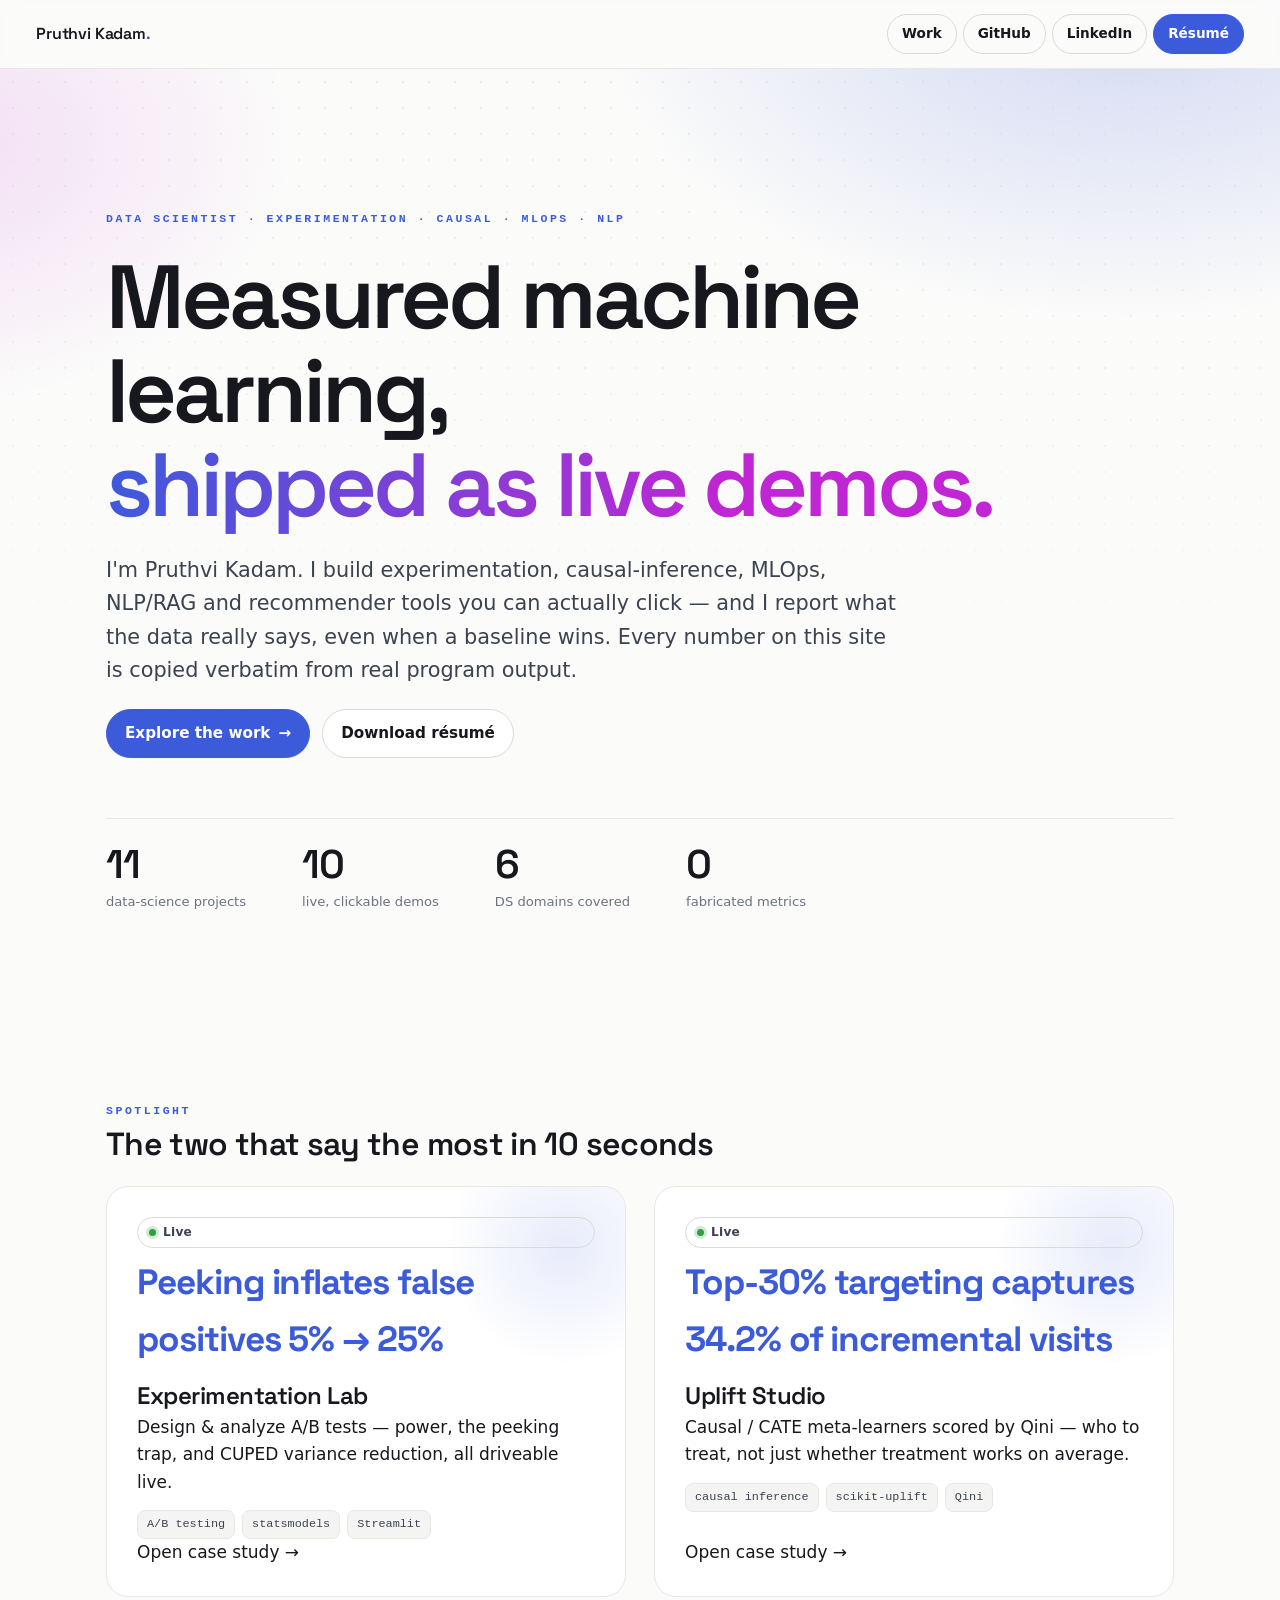
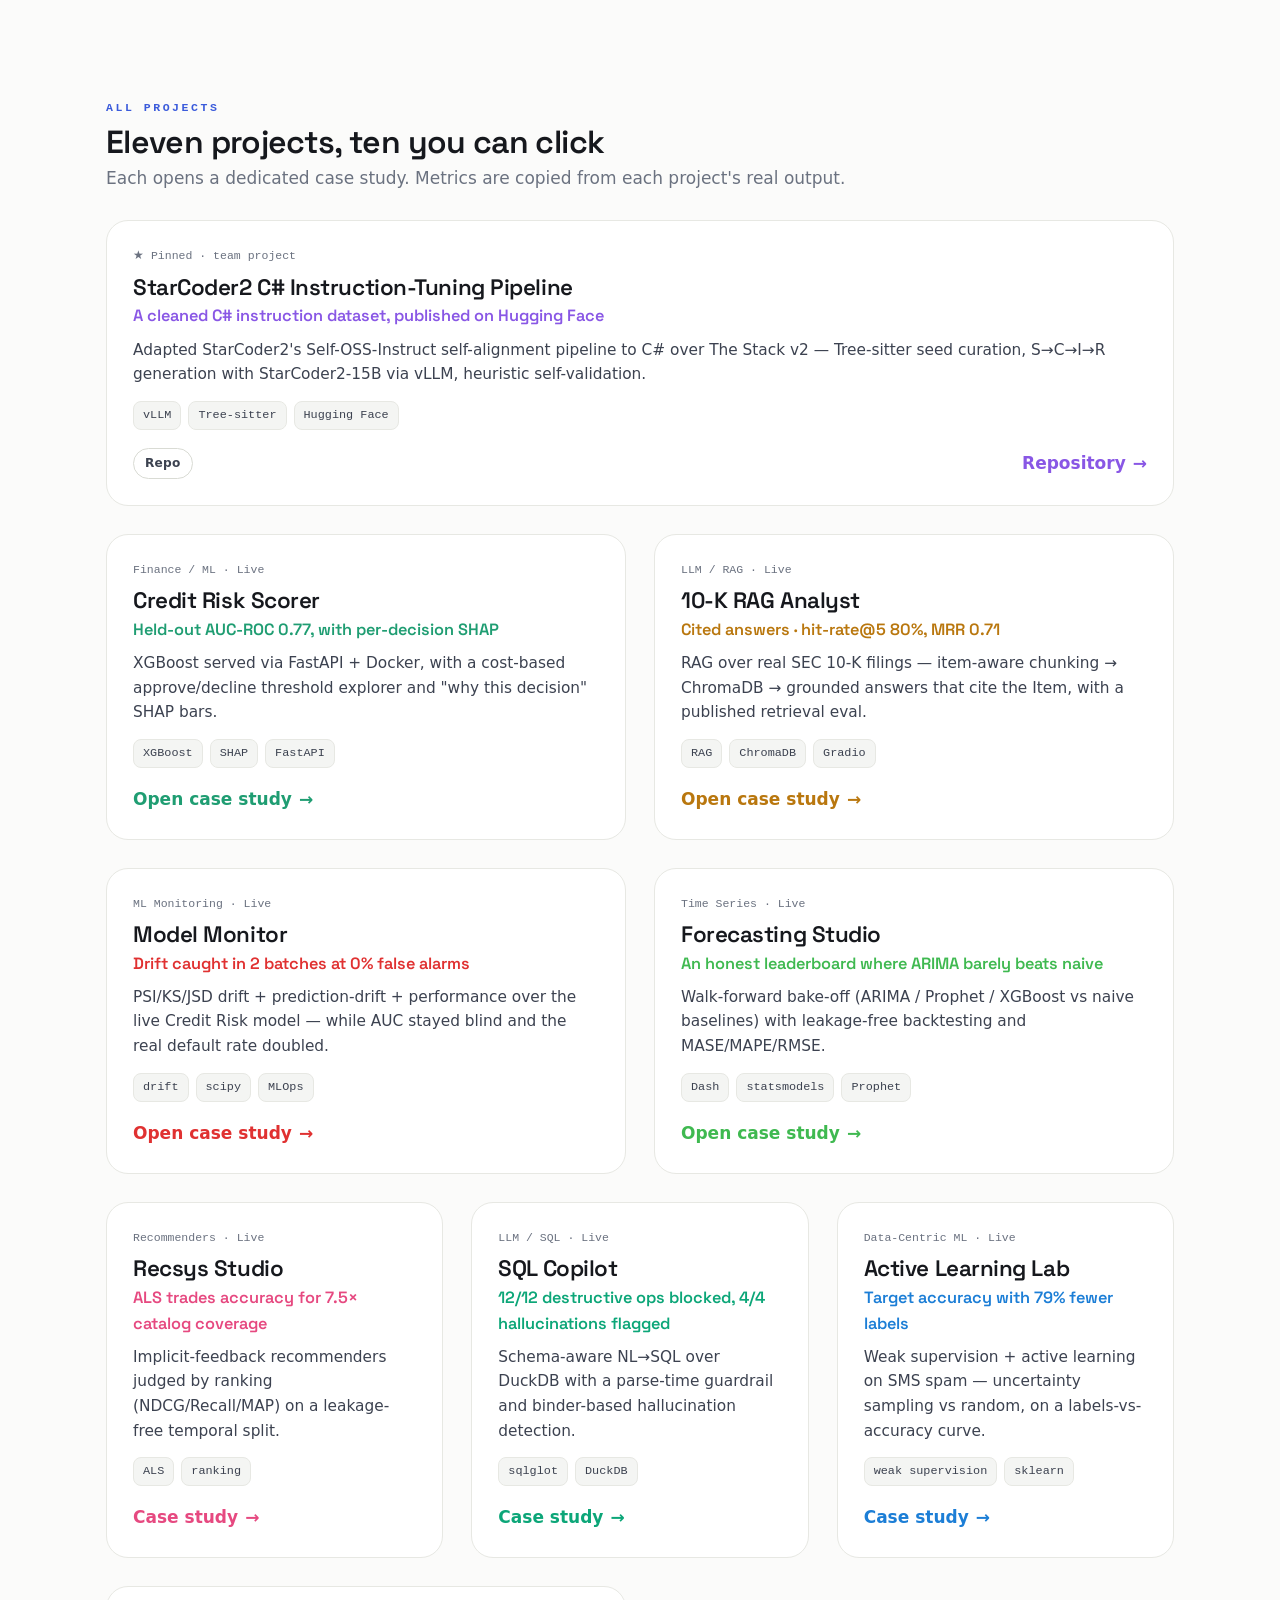
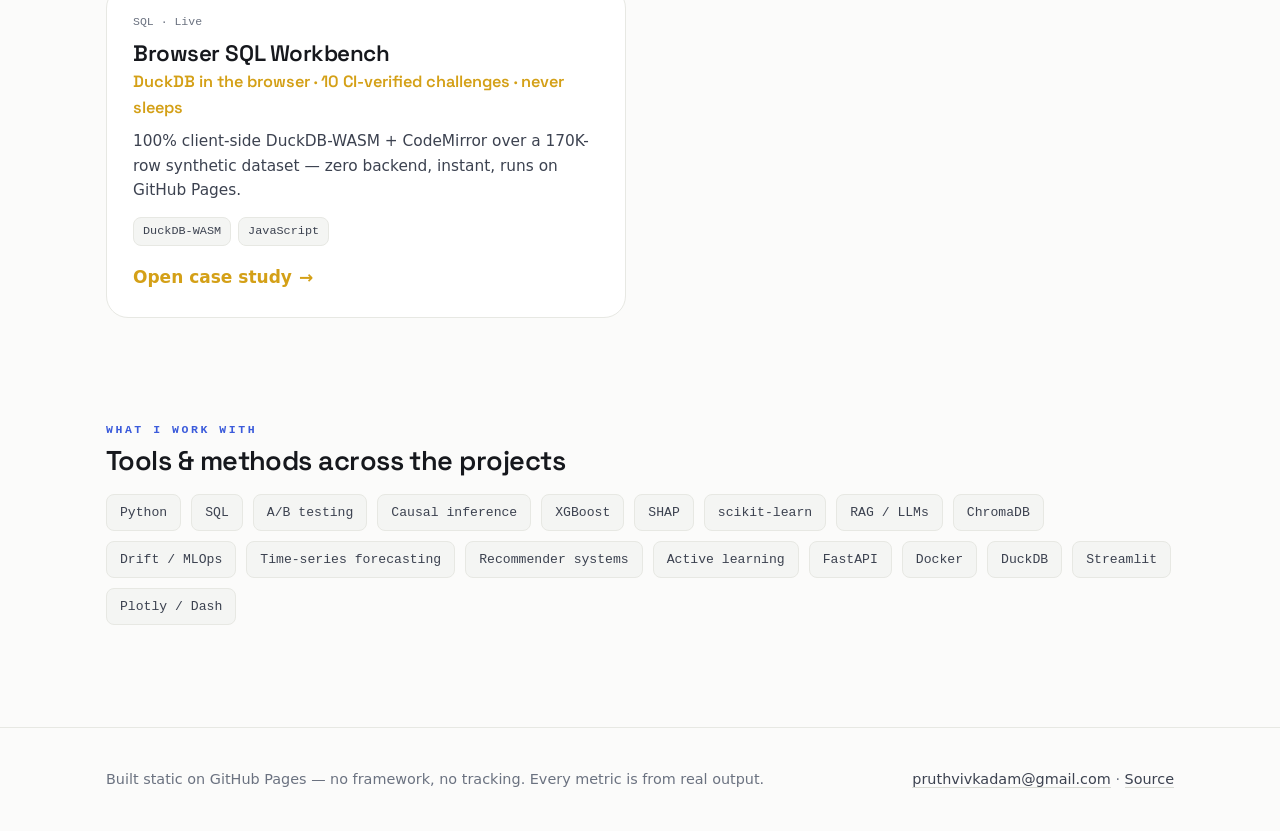
==== commit 18ef4632: "chore: remove HR Attrition card (repo moved private)" ====
--- a/index.html
+++ b/index.html
@@ -218,19 +218,6 @@
           <div class="pfoot"><span class="go">Open case study <span class="arrow">→</span></span></div>
         </a>
 
-        <!-- HR Attrition (in progress) -->
-        <article class="proj span-6" style="--accent:#7048e8; opacity: .9;">
-          <span class="rank">BI / Tableau · In progress</span>
-          <h3 class="ptitle">HR Attrition Dashboard</h3>
-          <div class="pmetric">Quantifying attrition drivers (16.1% overall; Sales 20.6%)</div>
-          <p class="pdesc">Interactive Tableau Public dashboard over 1,470 employee records with KPI cards, LOD comparisons, and replacement-cost views.</p>
-          <div class="chips card-tags"><span class="chip">Tableau</span><span class="chip">Data Viz</span></div>
-          <div class="pfoot">
-            <span class="pill is-progress"><span class="led"></span> Building in Tableau</span>
-            <a class="go" href="https://github.com/PruthviVKadam/hr-attrition-tableau" target="_blank" rel="noopener">Repository <span class="arrow">→</span></a>
-          </div>
-        </article>
-
       </div>
     </section>
 
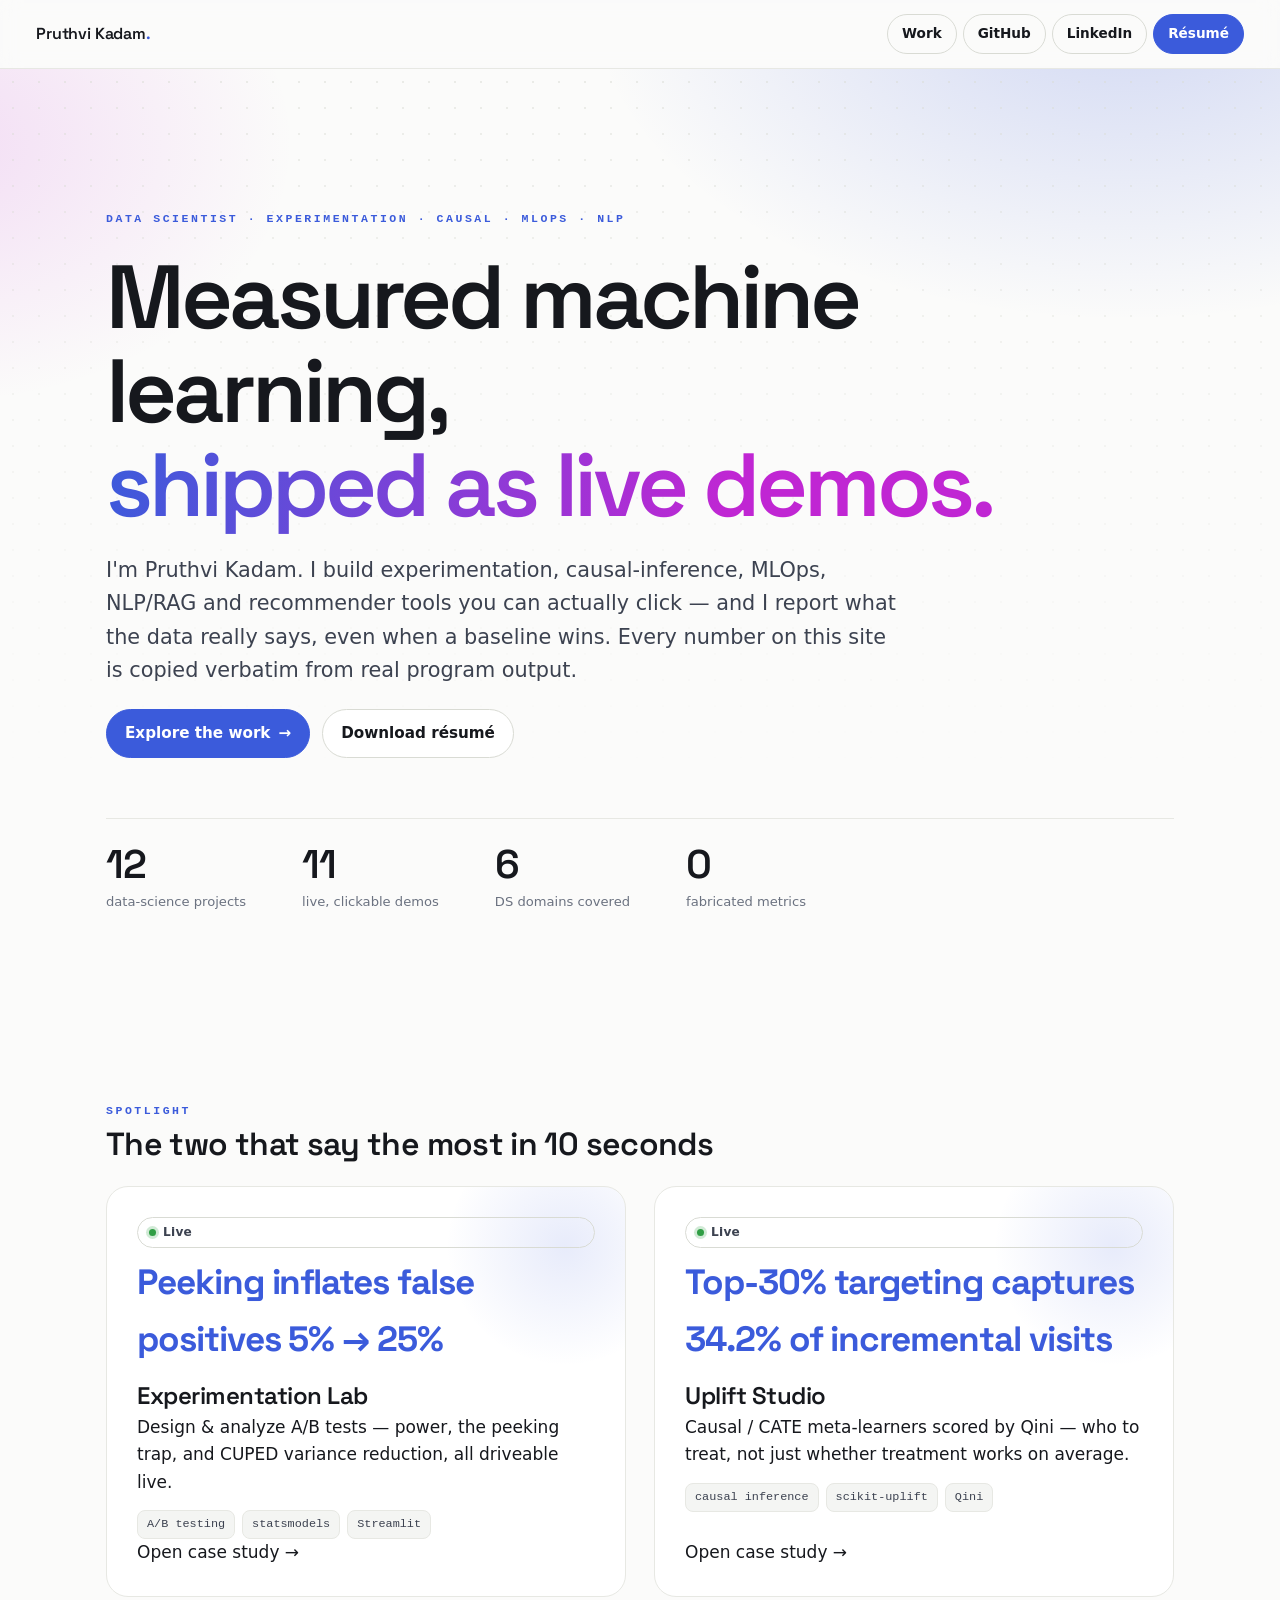
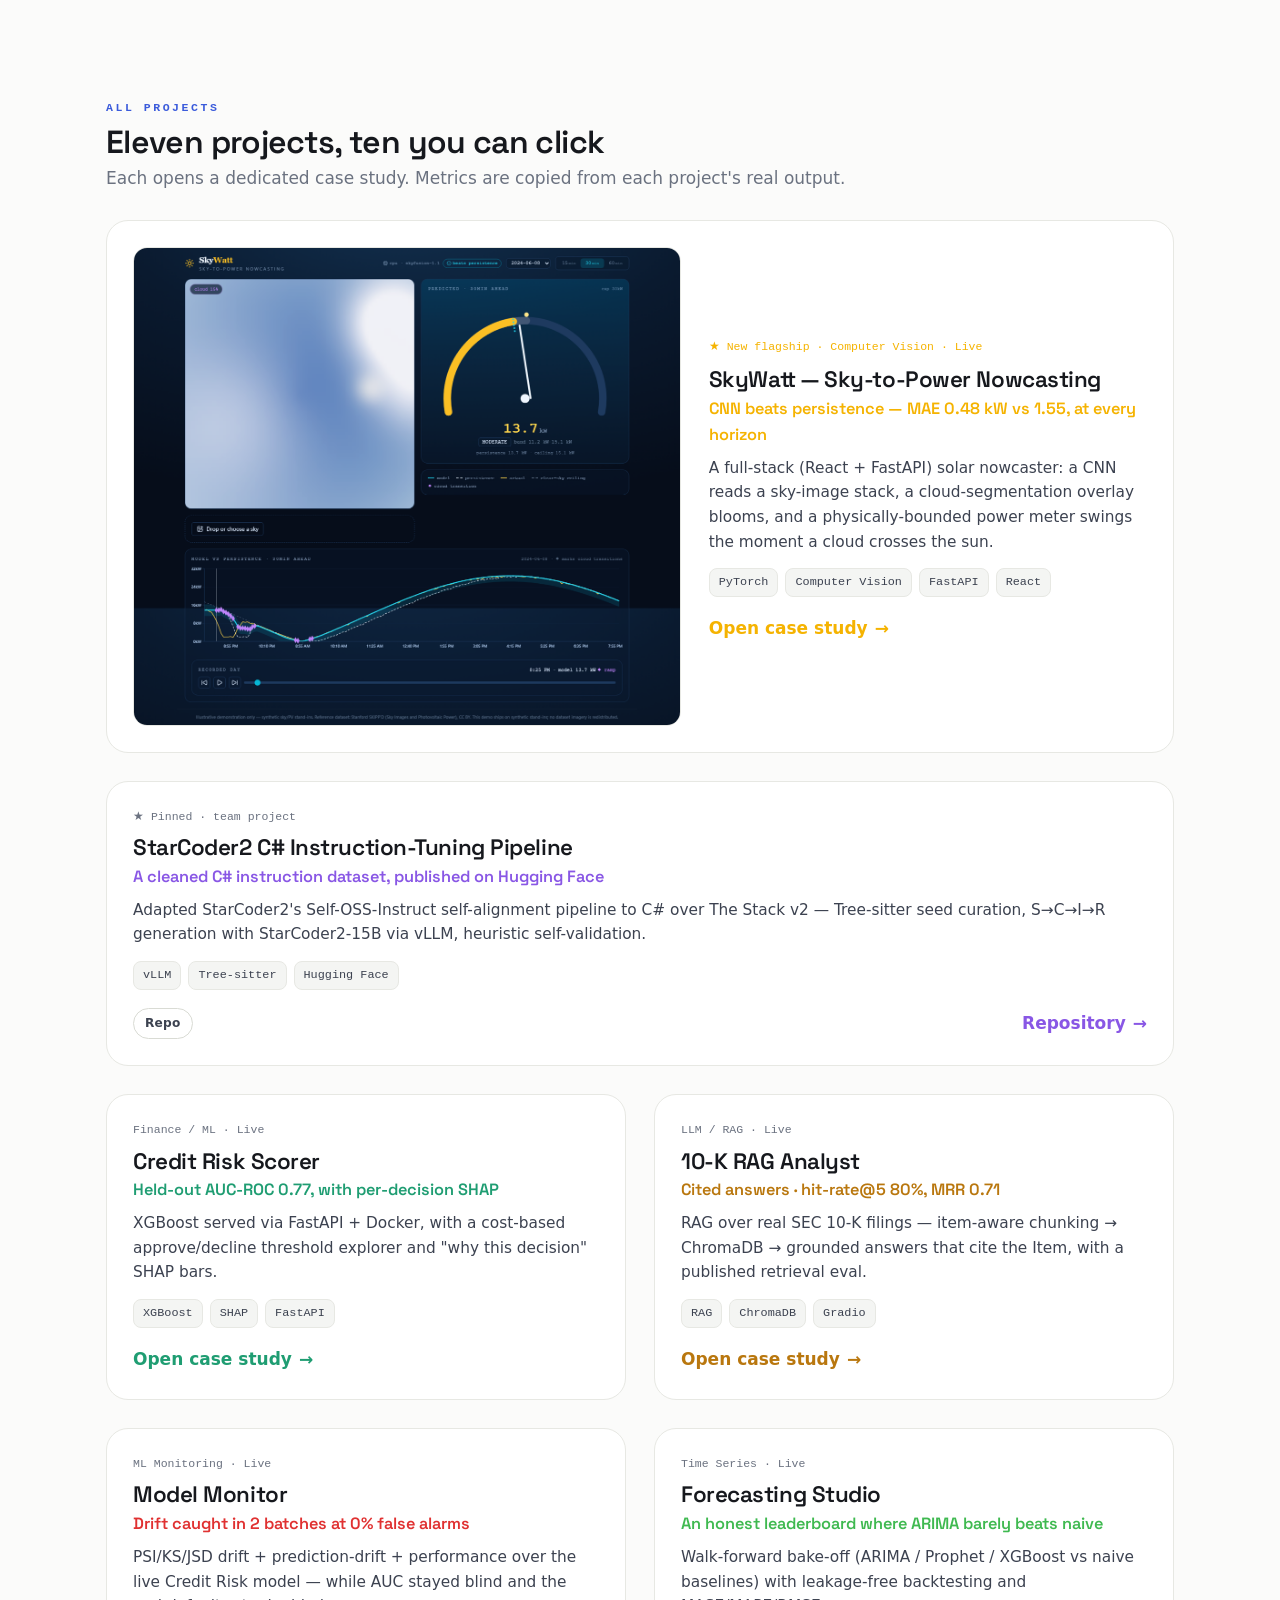
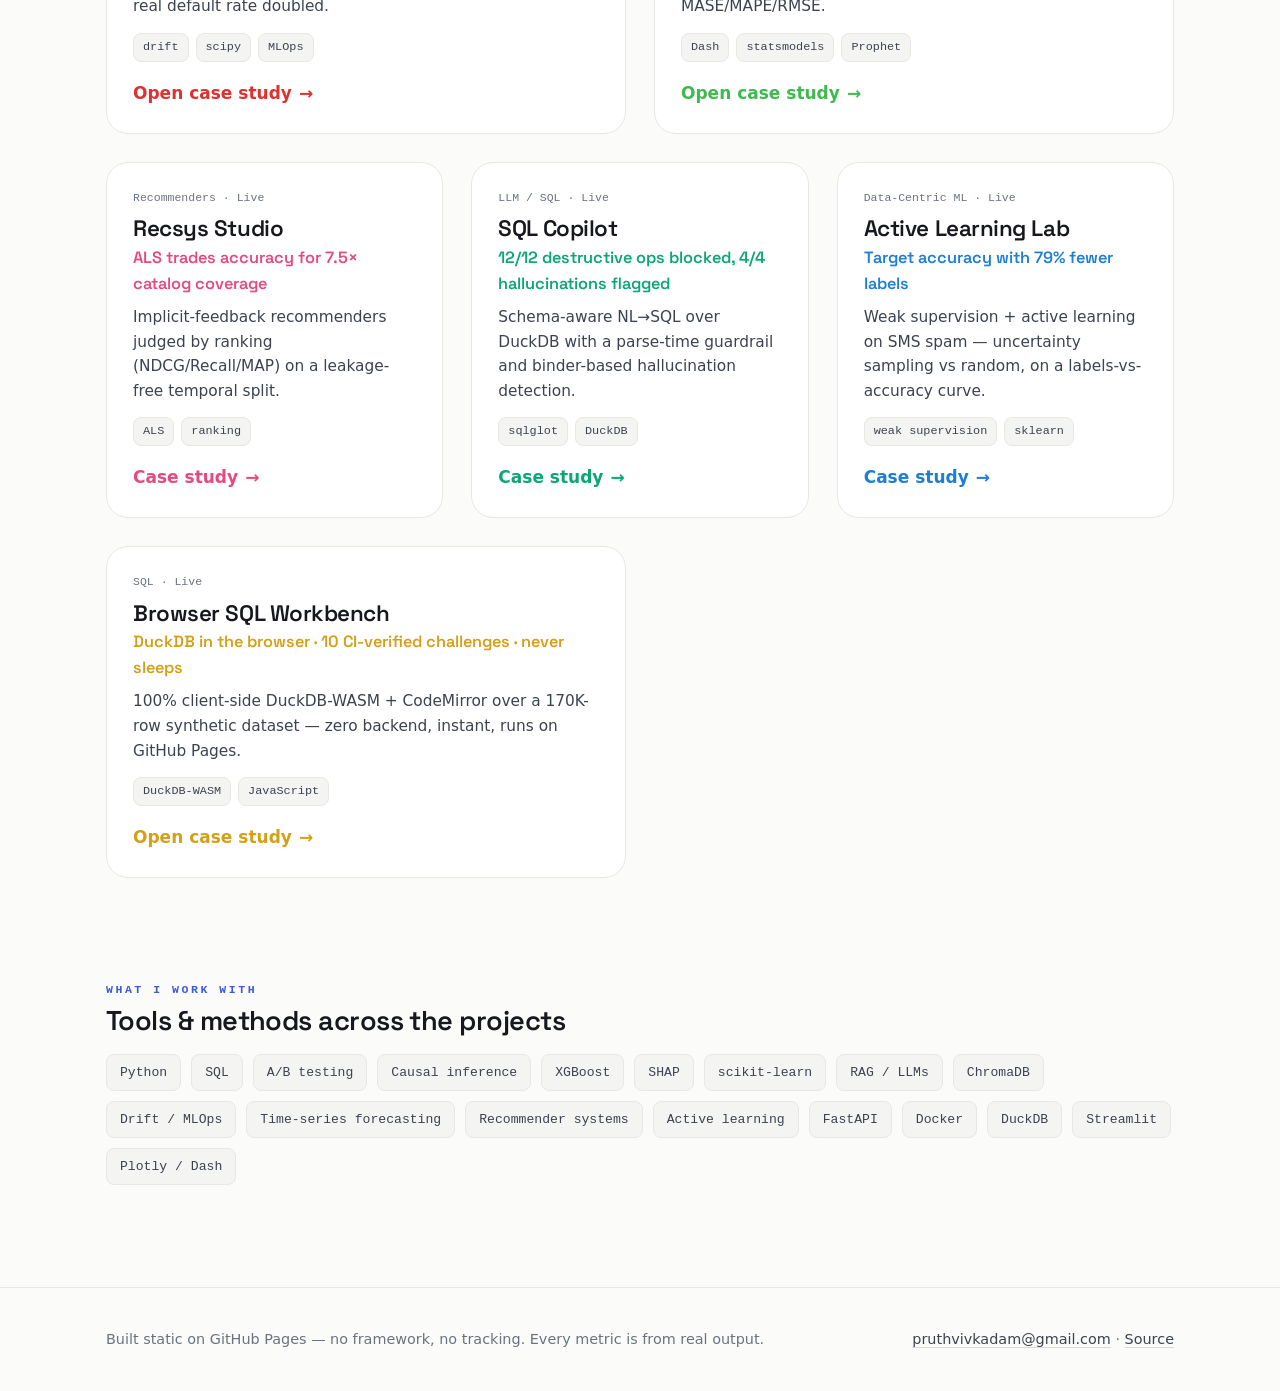
==== commit d86df8c6: "feat: add SkyWatt flagship card + case-study page (live HF deploy, real screenshot)" ====
--- a/index.html
+++ b/index.html
@@ -53,7 +53,10 @@
 
     .skills { display: flex; flex-wrap: wrap; gap: 10px; }
     .skills .chip { font-size: .82rem; padding: 7px 13px; }
-    @media (max-width: 760px) { .spotlight { grid-template-columns: 1fr; } }
+    .flagship-grid { display: grid; grid-template-columns: 1.25fr 1fr; gap: 28px; align-items: center; }
+    .flagship-media img { width: 100%; border: 1px solid var(--line); border-radius: var(--r); display: block; }
+    .flagship-body .rank { color: var(--accent); }
+    @media (max-width: 760px) { .spotlight, .flagship-grid { grid-template-columns: 1fr; } }
   </style>
 </head>
 
@@ -83,8 +86,8 @@
       </div>
       <div class="hero-stats">
         <div class="stat-row">
-          <div class="stat"><div class="n">11</div><div class="l">data-science projects</div></div>
-          <div class="stat"><div class="n">10</div><div class="l">live, clickable demos</div></div>
+          <div class="stat"><div class="n">12</div><div class="l">data-science projects</div></div>
+          <div class="stat"><div class="n">11</div><div class="l">live, clickable demos</div></div>
           <div class="stat"><div class="n">6</div><div class="l">DS domains covered</div></div>
           <div class="stat"><div class="n">0</div><div class="l">fabricated metrics</div></div>
         </div>
@@ -125,6 +128,23 @@
 
       <div class="grid">
 
+        <!-- SkyWatt — flagship DS-Project, newly deployed -->
+        <a class="proj span-12" href="p/skywatt.html" style="--accent:#f5b301;">
+          <div class="flagship-grid">
+            <div class="flagship-media">
+              <img src="assets/skywatt.png" alt="SkyWatt live UI — sky image with cloud overlay, a predicted-power gauge, and a model-vs-persistence chart" loading="lazy" />
+            </div>
+            <div class="flagship-body">
+              <span class="rank">★ New flagship · Computer Vision · Live</span>
+              <h3 class="ptitle">SkyWatt — Sky-to-Power Nowcasting</h3>
+              <div class="pmetric">CNN beats persistence — MAE 0.48 kW vs 1.55, at every horizon</div>
+              <p class="pdesc">A full-stack (React + FastAPI) solar nowcaster: a CNN reads a sky-image stack, a cloud-segmentation overlay blooms, and a physically-bounded power meter swings the moment a cloud crosses the sun.</p>
+              <div class="chips card-tags"><span class="chip">PyTorch</span><span class="chip">Computer Vision</span><span class="chip">FastAPI</span><span class="chip">React</span></div>
+              <div class="pfoot"><span class="go">Open case study <span class="arrow">→</span></span></div>
+            </div>
+          </div>
+        </a>
+
         <!-- Pinned -->
         <article class="proj span-12" style="--accent:#8957e5;">
           <span class="rank">★ Pinned · team project</span>
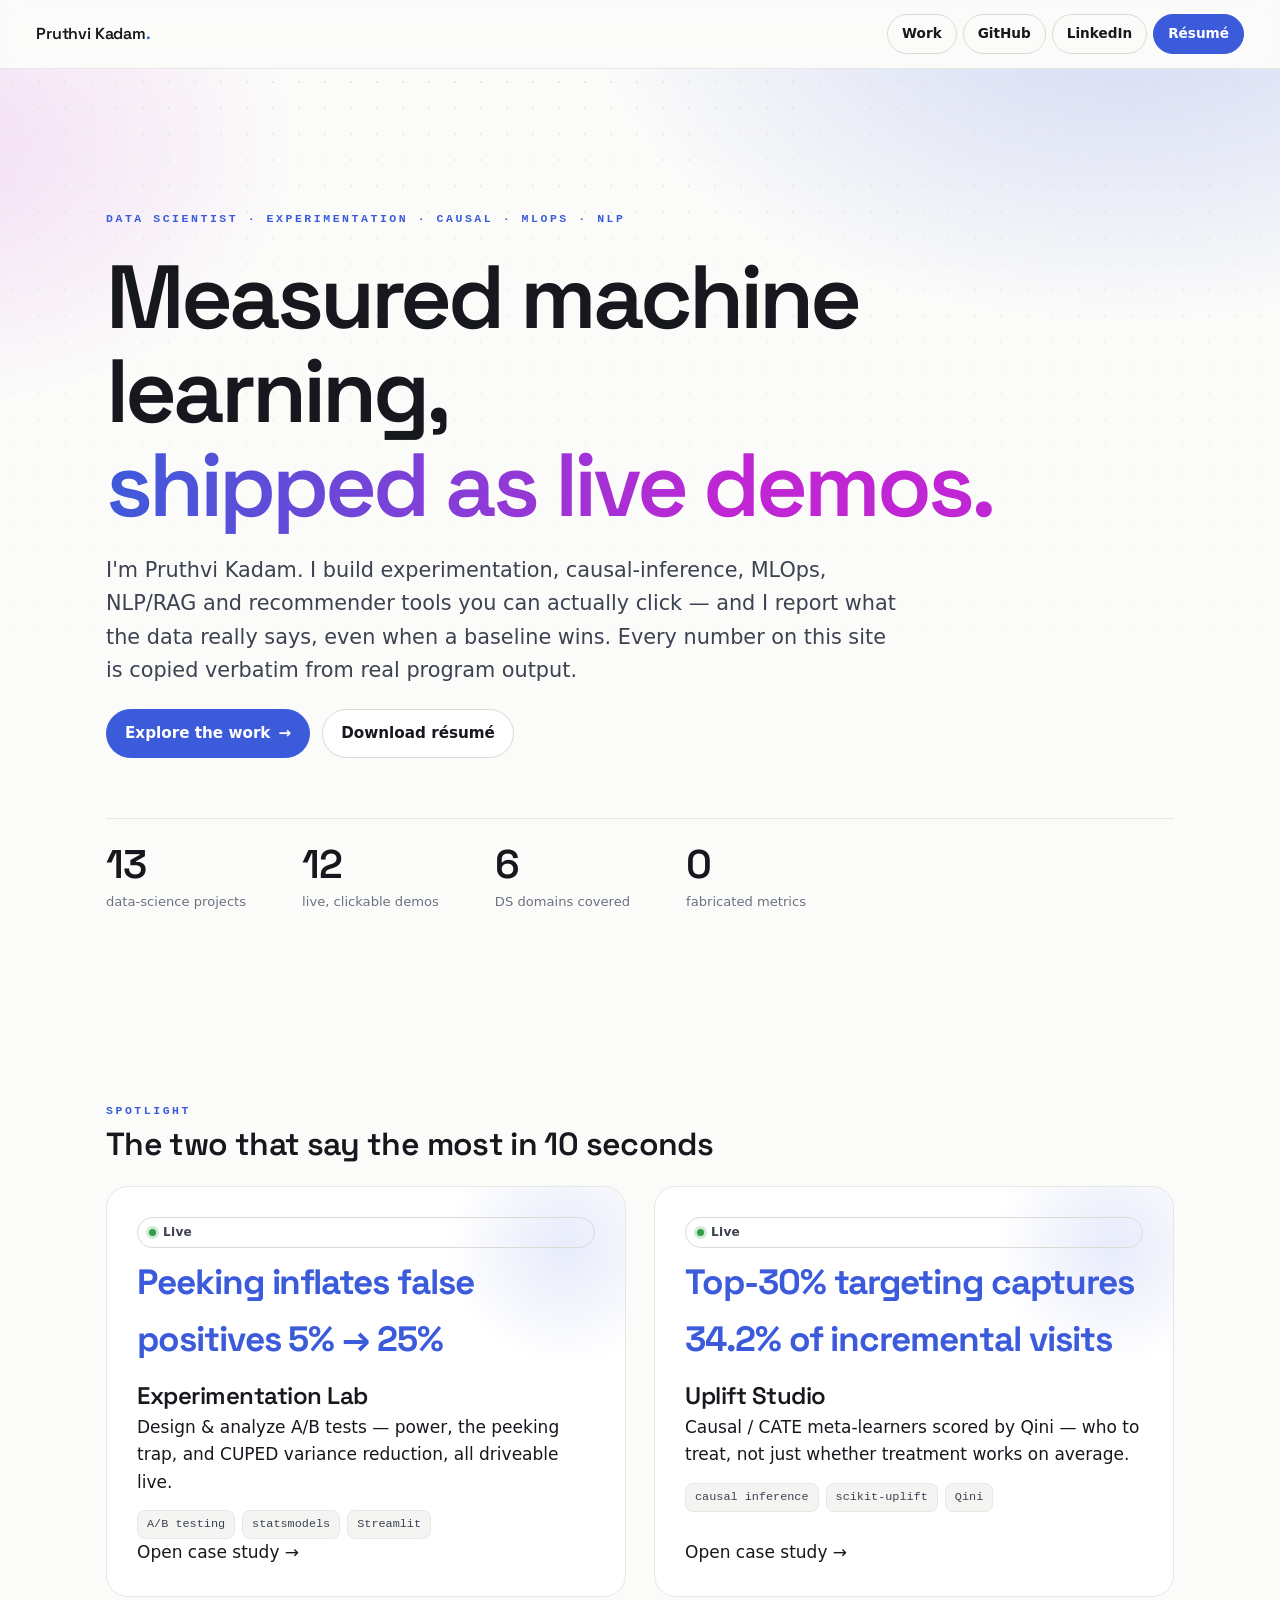
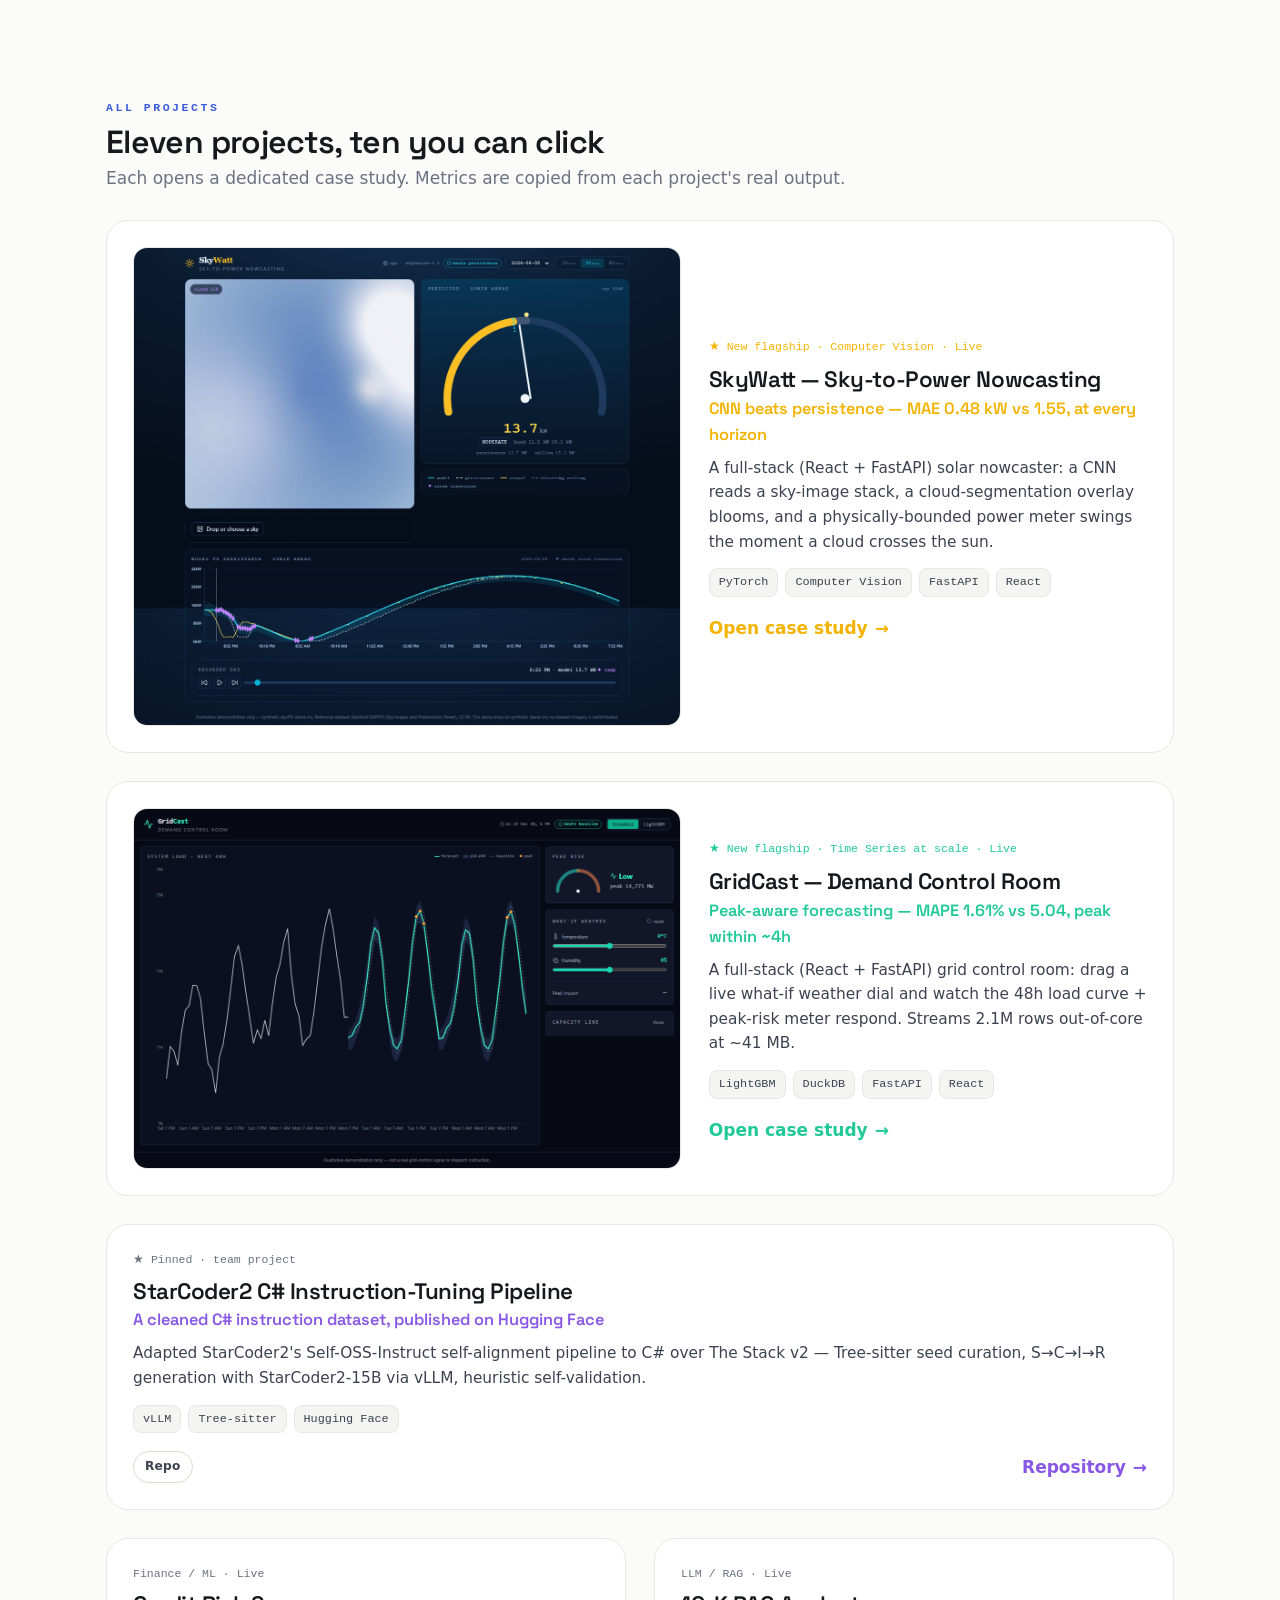
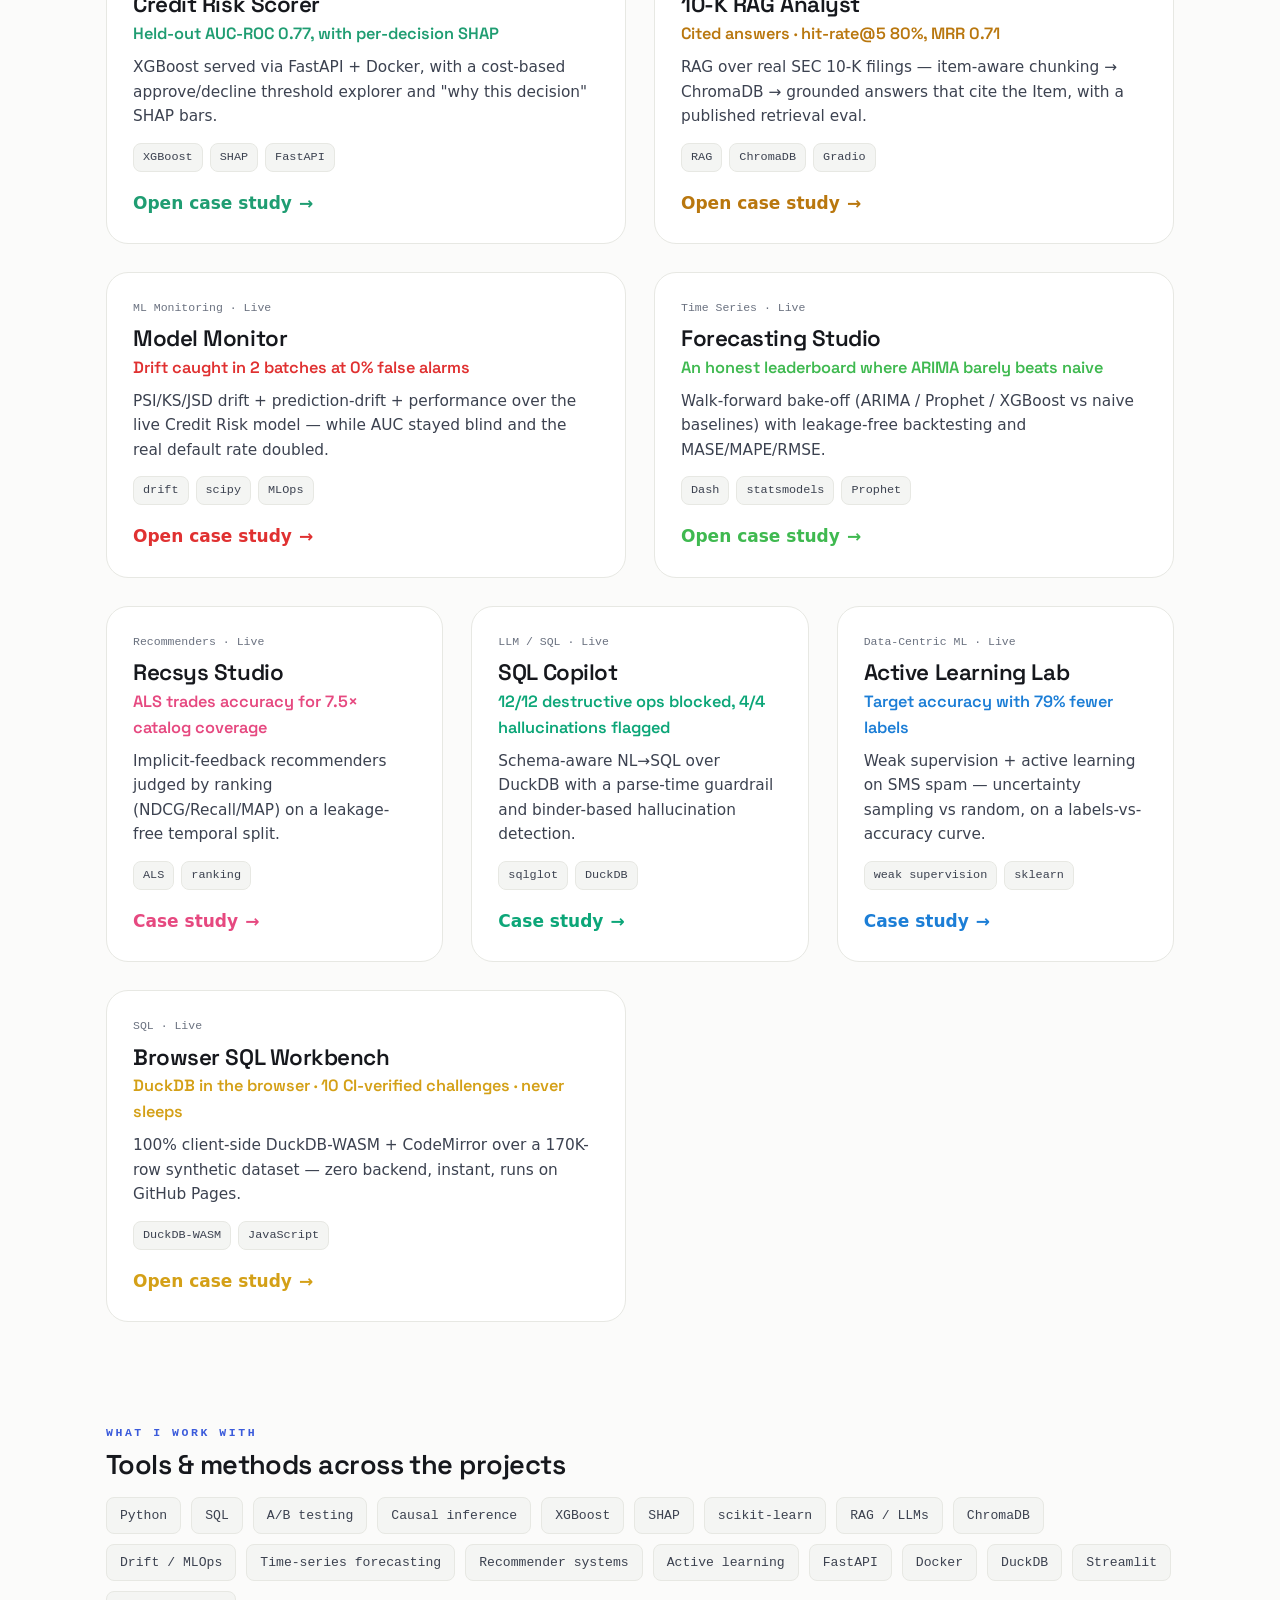
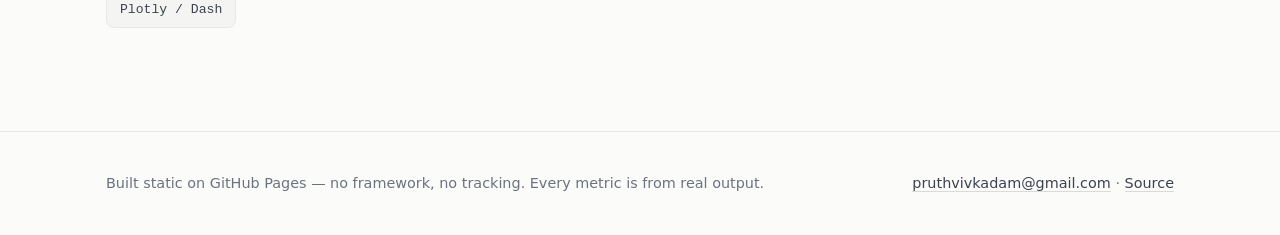
==== commit 7874a511: "feat: add GridCast flagship card + case-study page (live HF deploy, real screenshot)" ====
--- a/index.html
+++ b/index.html
@@ -86,8 +86,8 @@
       </div>
       <div class="hero-stats">
         <div class="stat-row">
-          <div class="stat"><div class="n">12</div><div class="l">data-science projects</div></div>
-          <div class="stat"><div class="n">11</div><div class="l">live, clickable demos</div></div>
+          <div class="stat"><div class="n">13</div><div class="l">data-science projects</div></div>
+          <div class="stat"><div class="n">12</div><div class="l">live, clickable demos</div></div>
           <div class="stat"><div class="n">6</div><div class="l">DS domains covered</div></div>
           <div class="stat"><div class="n">0</div><div class="l">fabricated metrics</div></div>
         </div>
@@ -145,6 +145,23 @@
           </div>
         </a>
 
+        <!-- GridCast — flagship DS-Project, newly deployed -->
+        <a class="proj span-12" href="p/gridcast.html" style="--accent:#20c997;">
+          <div class="flagship-grid">
+            <div class="flagship-media">
+              <img src="assets/gridcast.png" alt="GridCast live UI — a 48h load forecast with prediction band and peak markers, a peak-risk gauge, and what-if weather dials" loading="lazy" />
+            </div>
+            <div class="flagship-body">
+              <span class="rank">★ New flagship · Time Series at scale · Live</span>
+              <h3 class="ptitle">GridCast — Demand Control Room</h3>
+              <div class="pmetric">Peak-aware forecasting — MAPE 1.61% vs 5.04, peak within ~4h</div>
+              <p class="pdesc">A full-stack (React + FastAPI) grid control room: drag a live what-if weather dial and watch the 48h load curve + peak-risk meter respond. Streams 2.1M rows out-of-core at ~41 MB.</p>
+              <div class="chips card-tags"><span class="chip">LightGBM</span><span class="chip">DuckDB</span><span class="chip">FastAPI</span><span class="chip">React</span></div>
+              <div class="pfoot"><span class="go">Open case study <span class="arrow">→</span></span></div>
+            </div>
+          </div>
+        </a>
+
         <!-- Pinned -->
         <article class="proj span-12" style="--accent:#8957e5;">
           <span class="rank">★ Pinned · team project</span>
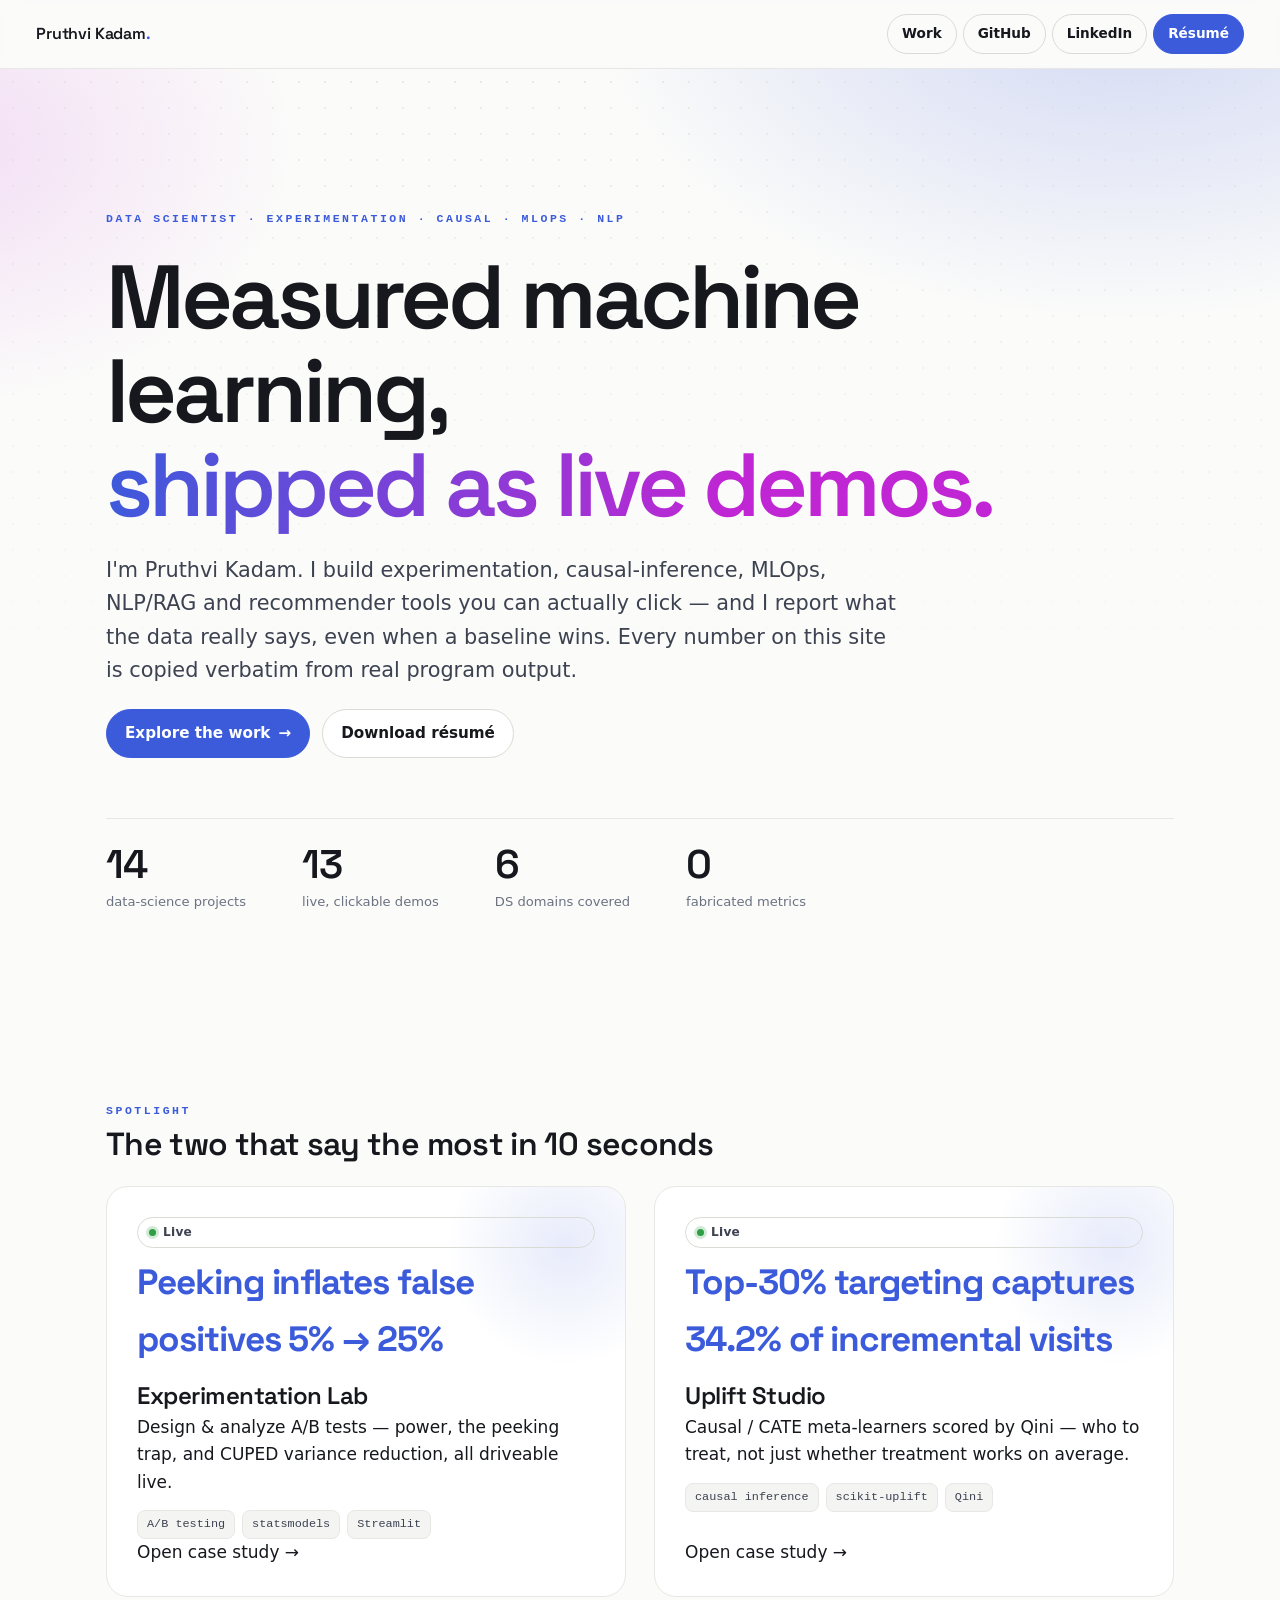
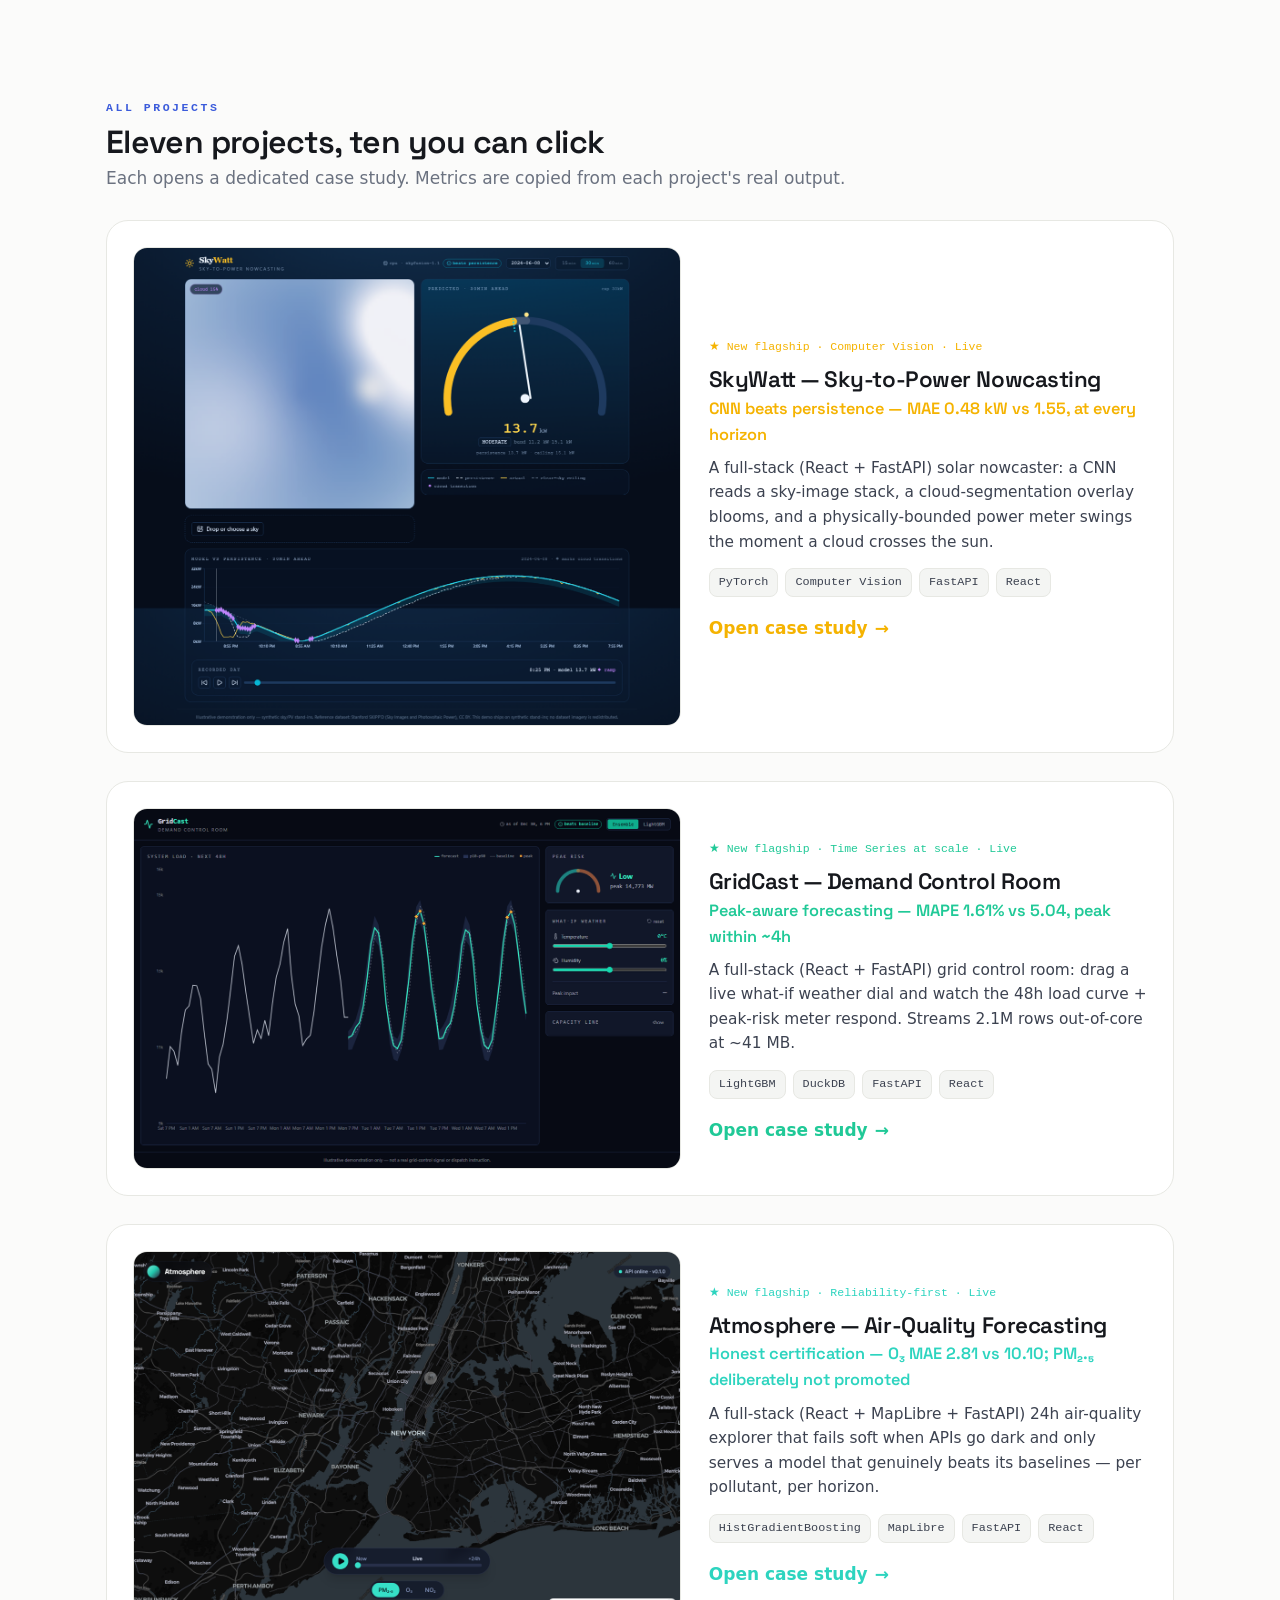
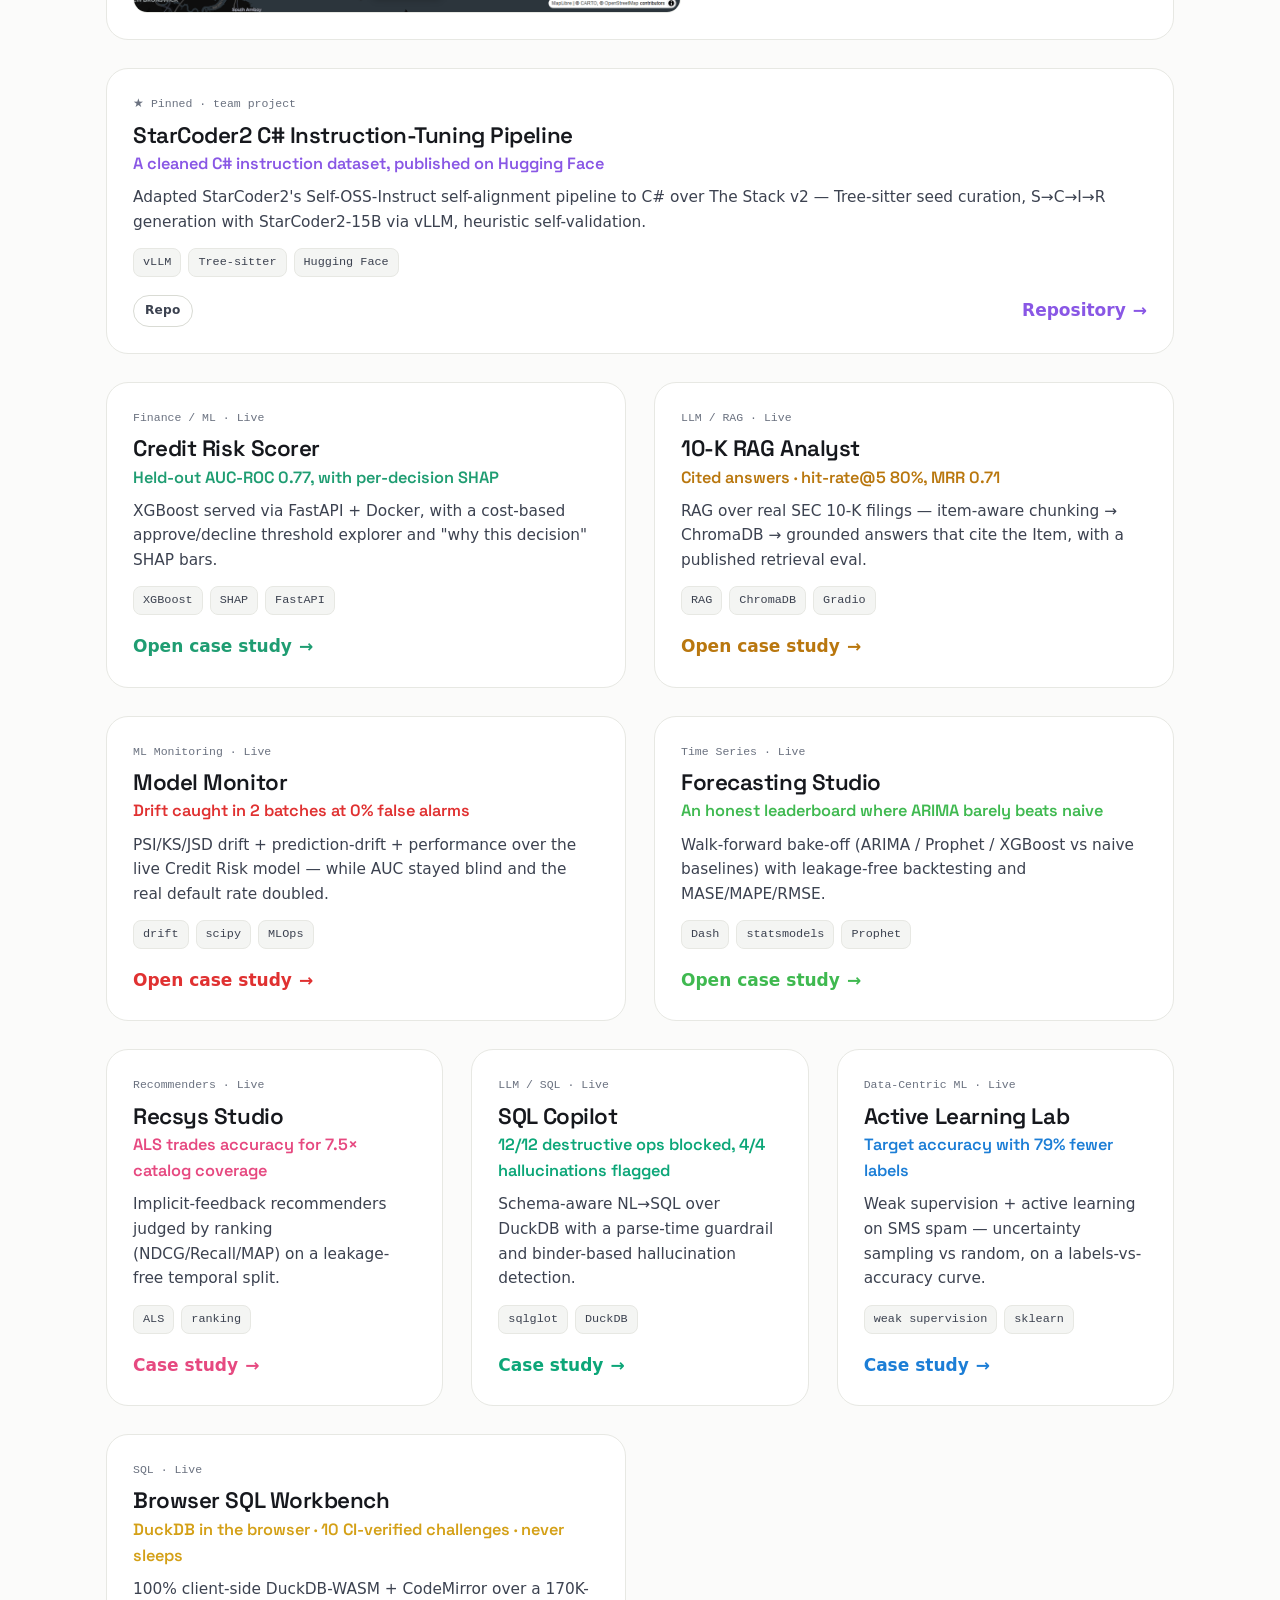
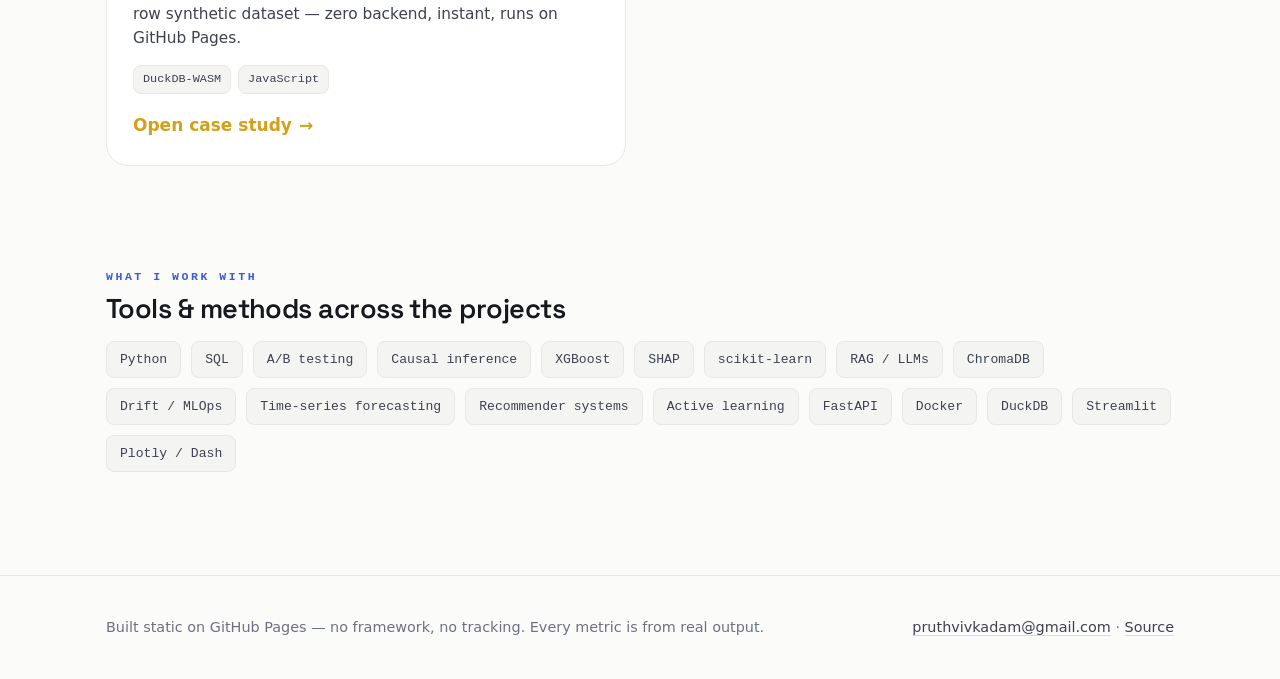
==== commit 10354fe1: "feat: add Atmosphere flagship card + case-study page (live HF deploy, real screenshot)" ====
--- a/index.html
+++ b/index.html
@@ -86,8 +86,8 @@
       </div>
       <div class="hero-stats">
         <div class="stat-row">
-          <div class="stat"><div class="n">13</div><div class="l">data-science projects</div></div>
-          <div class="stat"><div class="n">12</div><div class="l">live, clickable demos</div></div>
+          <div class="stat"><div class="n">14</div><div class="l">data-science projects</div></div>
+          <div class="stat"><div class="n">13</div><div class="l">live, clickable demos</div></div>
           <div class="stat"><div class="n">6</div><div class="l">DS domains covered</div></div>
           <div class="stat"><div class="n">0</div><div class="l">fabricated metrics</div></div>
         </div>
@@ -162,6 +162,23 @@
           </div>
         </a>
 
+        <!-- Atmosphere — flagship DS-Project, newly deployed -->
+        <a class="proj span-12" href="p/atmosphere.html" style="--accent:#2dd4bf;">
+          <div class="flagship-grid">
+            <div class="flagship-media">
+              <img src="assets/atmosphere.png" alt="Atmosphere live UI — a dark MapLibre map with an AQI station marker, a 24h forecast scrubber, and PM2.5/O3/NO2 toggles" loading="lazy" />
+            </div>
+            <div class="flagship-body">
+              <span class="rank">★ New flagship · Reliability-first · Live</span>
+              <h3 class="ptitle">Atmosphere — Air-Quality Forecasting</h3>
+              <div class="pmetric">Honest certification — O₃ MAE 2.81 vs 10.10; PM₂.₅ deliberately not promoted</div>
+              <p class="pdesc">A full-stack (React + MapLibre + FastAPI) 24h air-quality explorer that fails soft when APIs go dark and only serves a model that genuinely beats its baselines — per pollutant, per horizon.</p>
+              <div class="chips card-tags"><span class="chip">HistGradientBoosting</span><span class="chip">MapLibre</span><span class="chip">FastAPI</span><span class="chip">React</span></div>
+              <div class="pfoot"><span class="go">Open case study <span class="arrow">→</span></span></div>
+            </div>
+          </div>
+        </a>
+
         <!-- Pinned -->
         <article class="proj span-12" style="--accent:#8957e5;">
           <span class="rank">★ Pinned · team project</span>
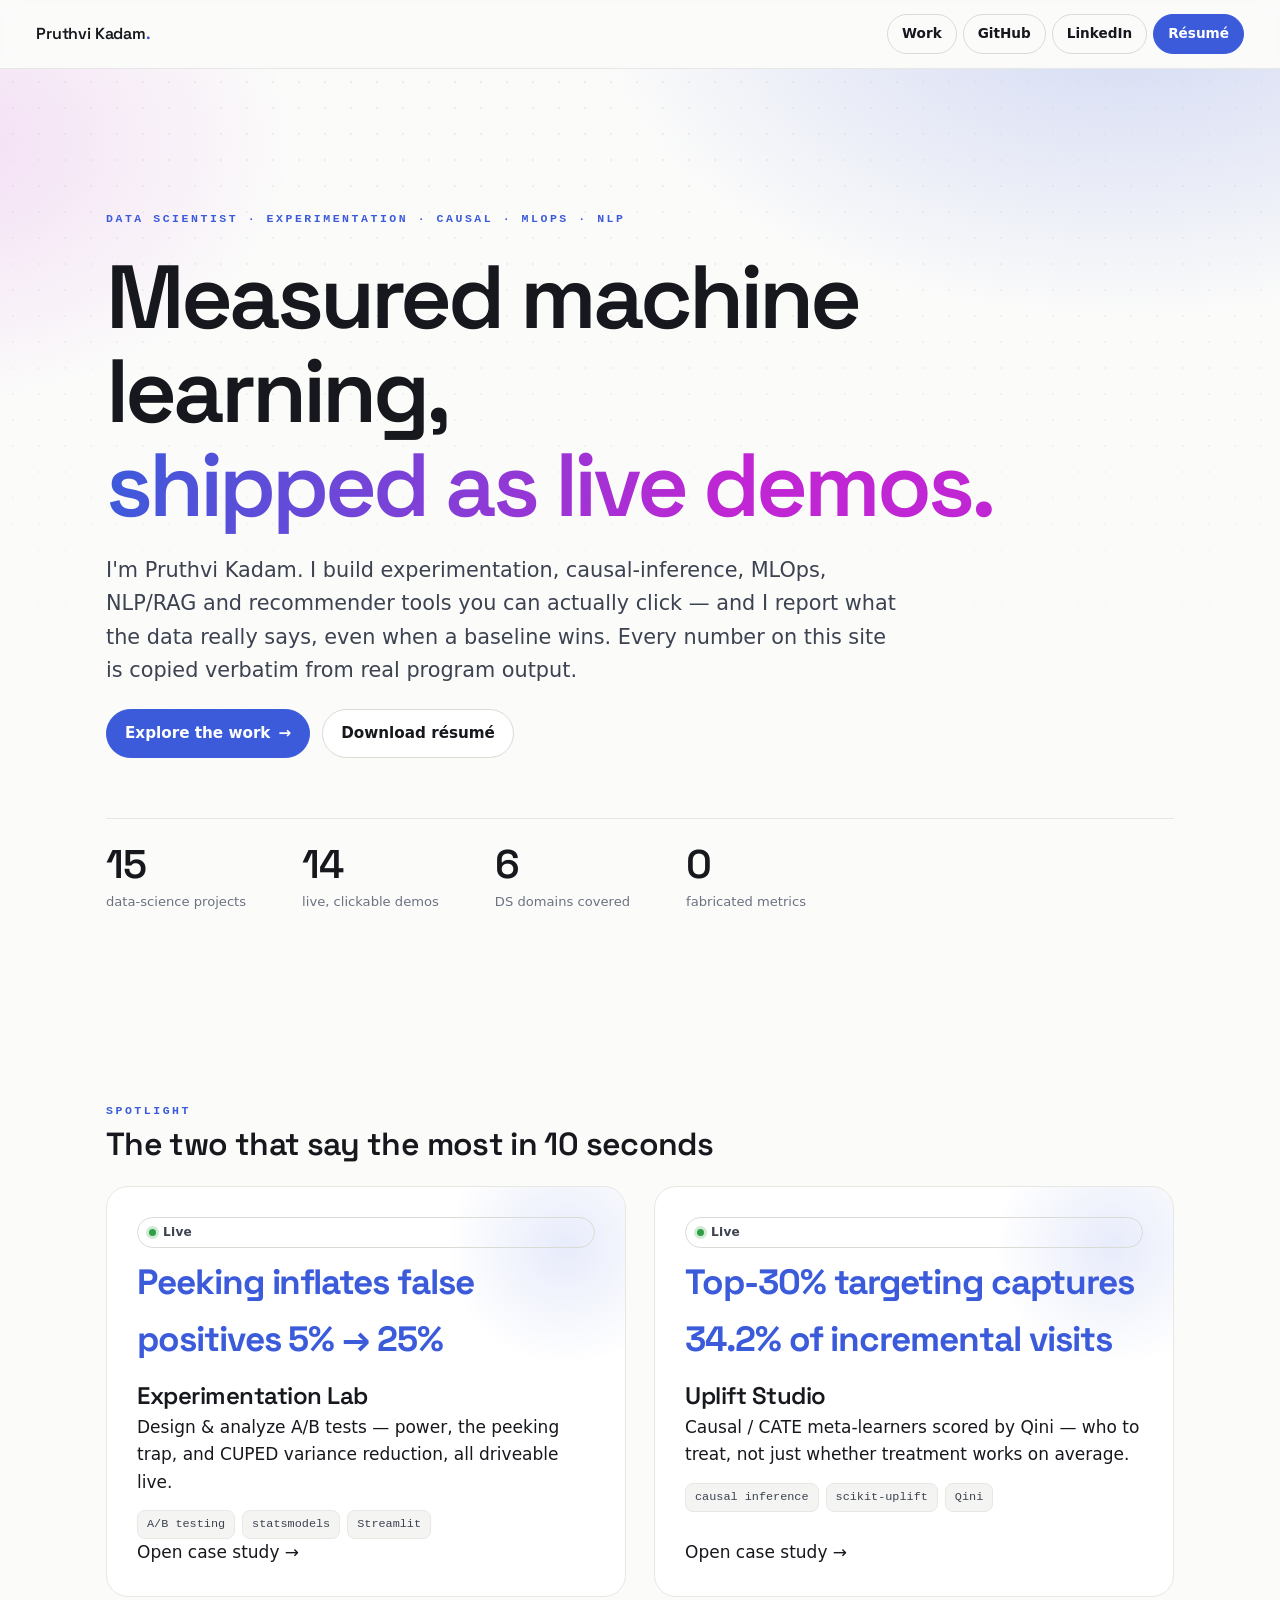
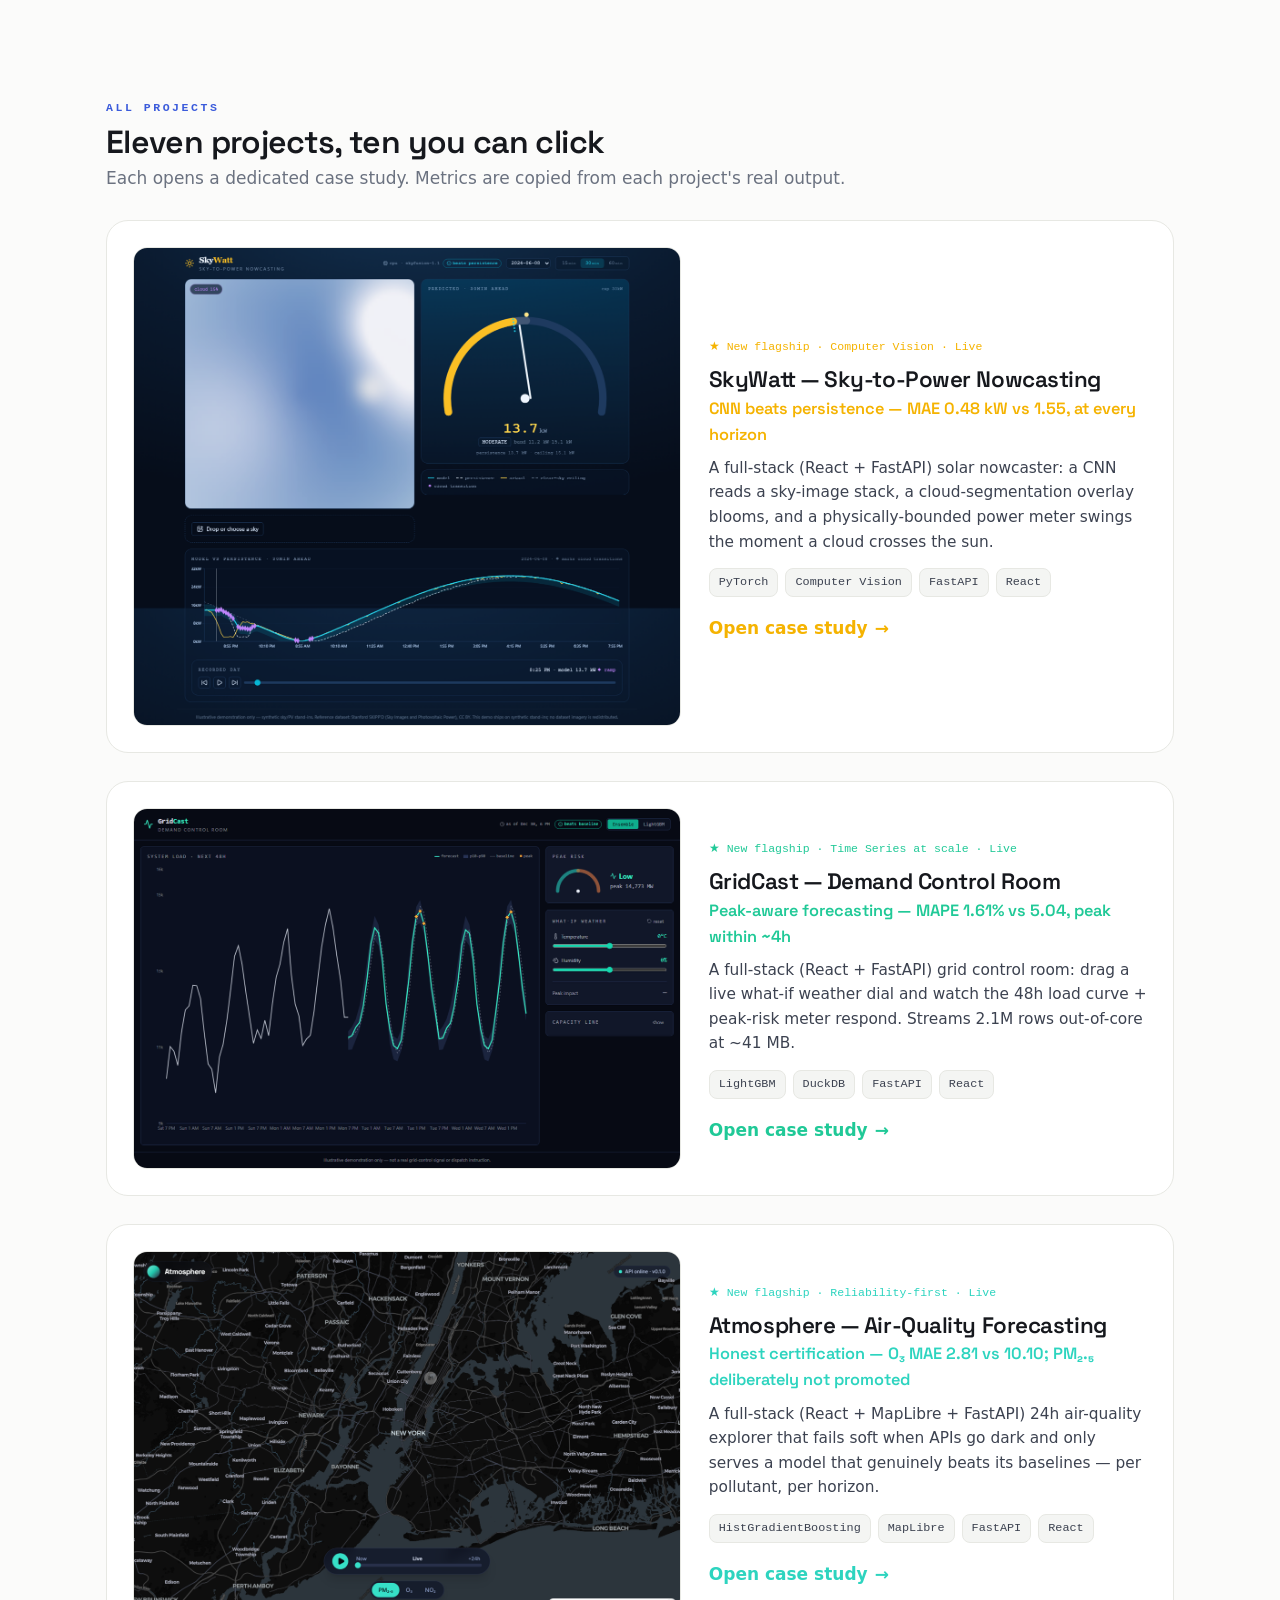
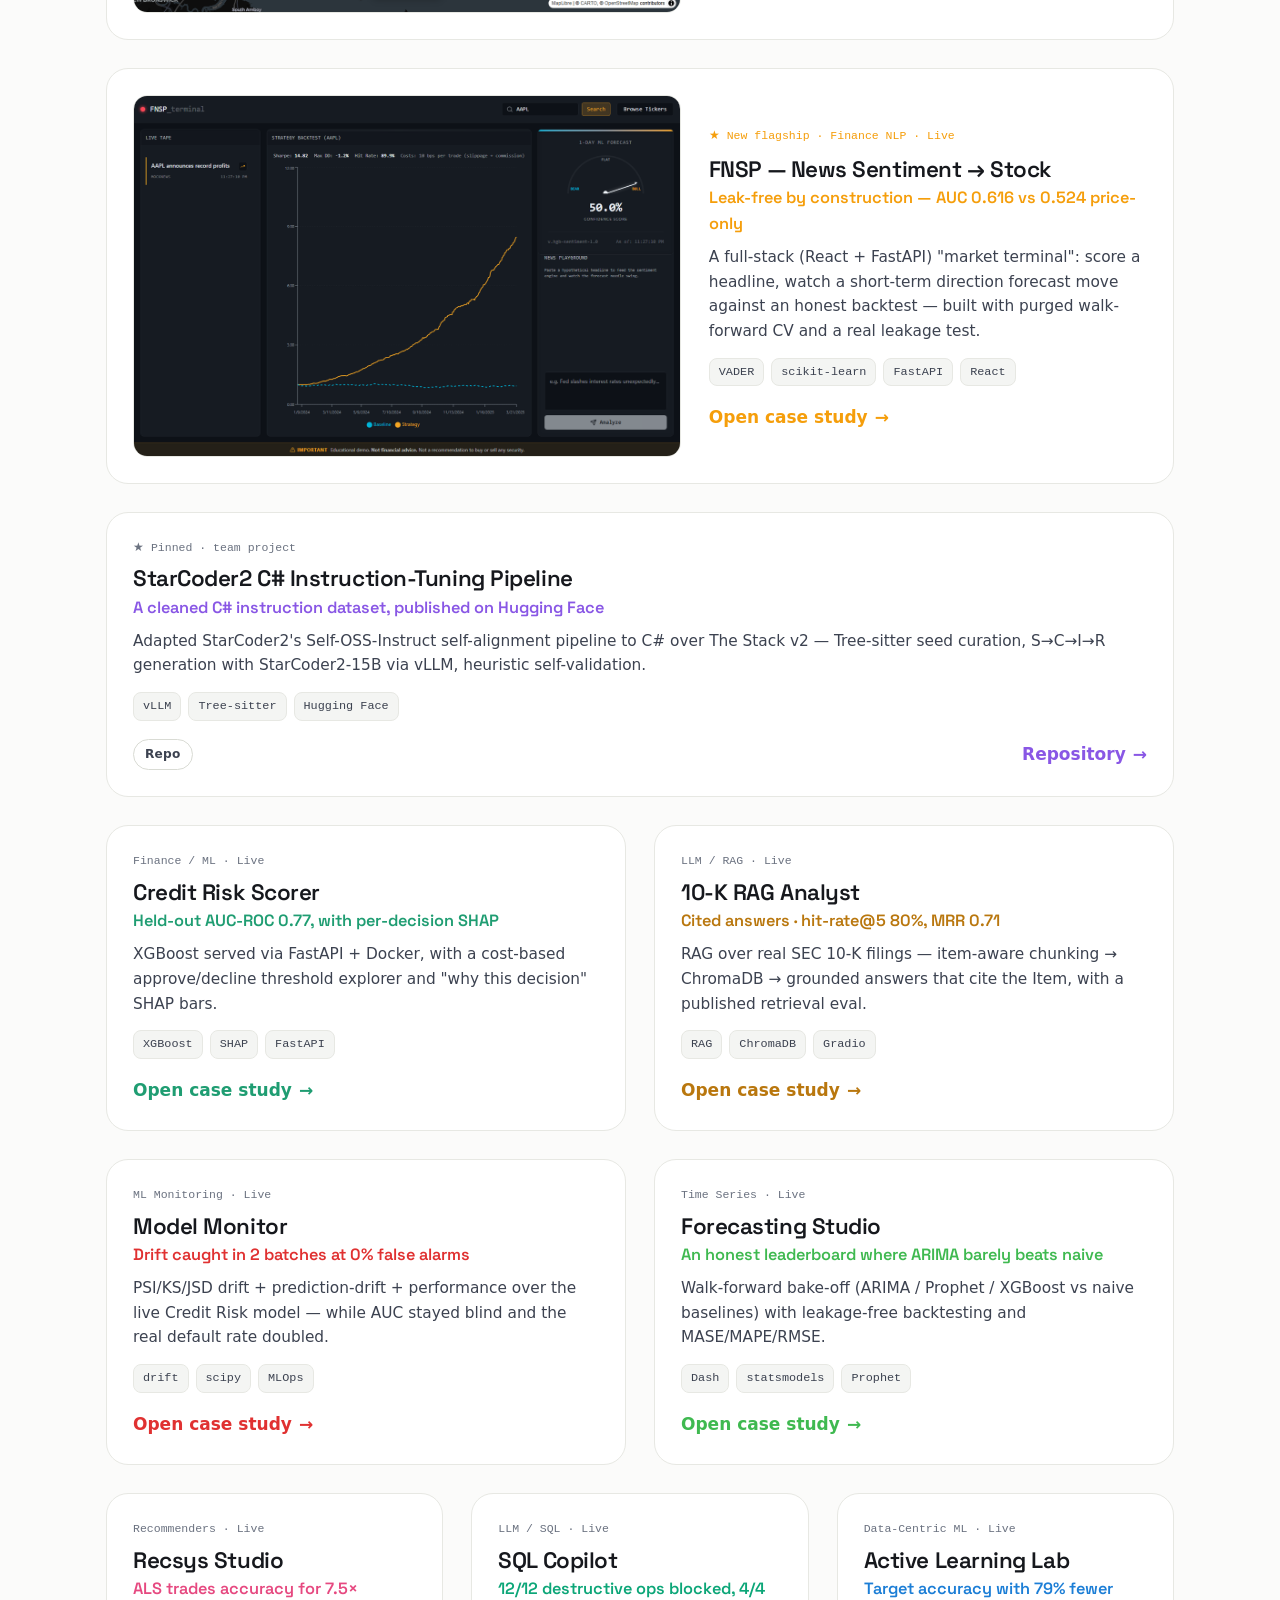
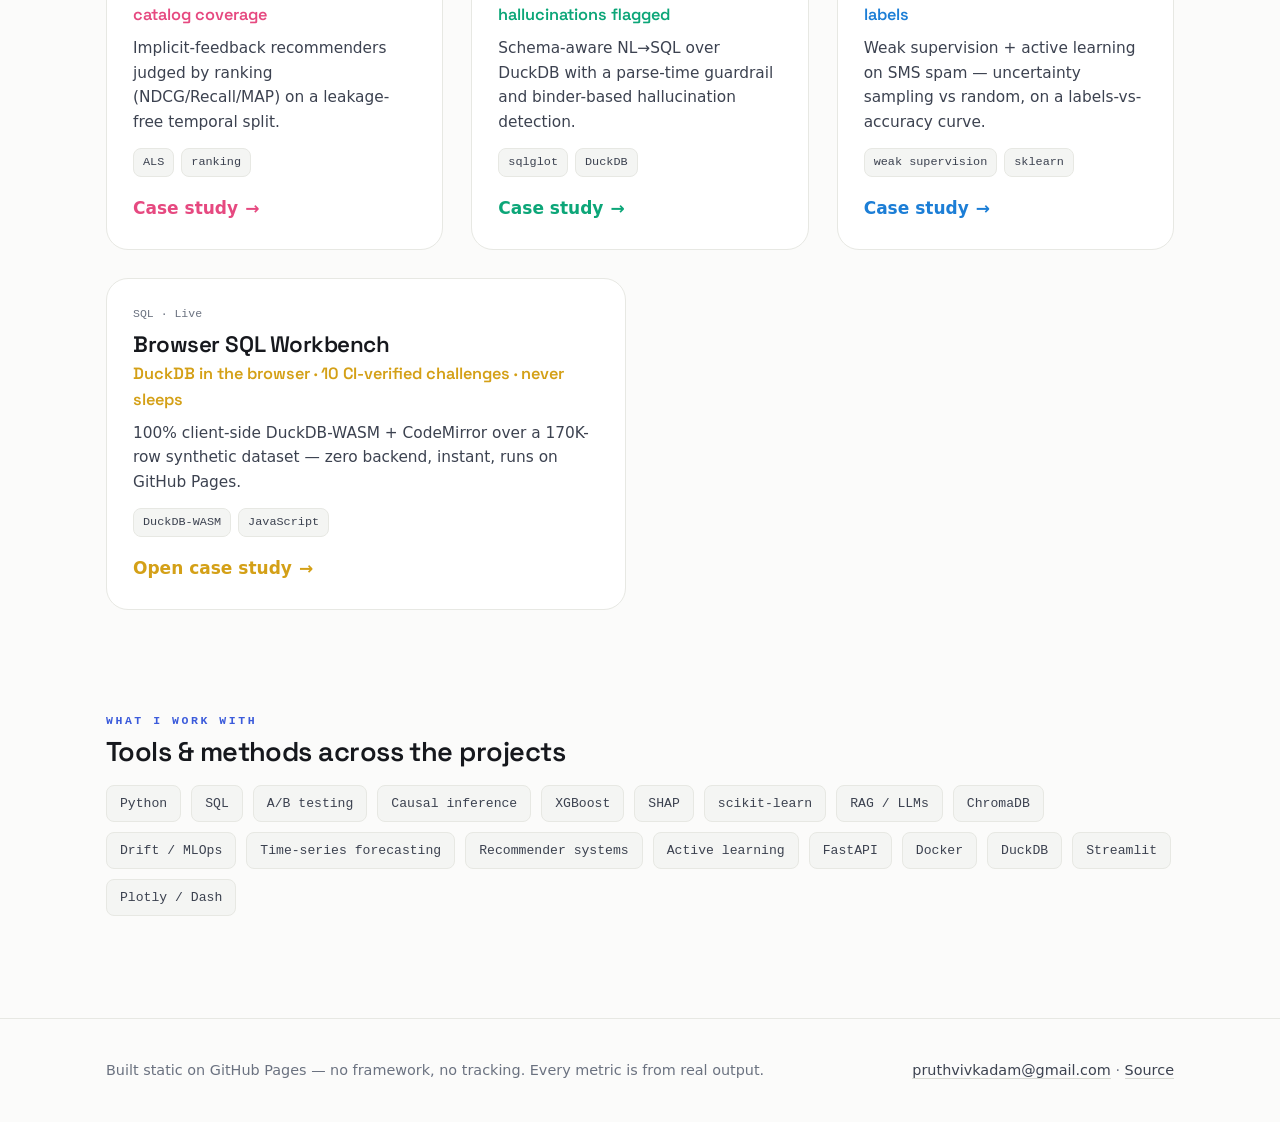
==== commit 5f5d9d7e: "feat: add FNSP flagship card + case-study page (live HF deploy) — all 4 S-tier now live" ====
--- a/index.html
+++ b/index.html
@@ -86,8 +86,8 @@
       </div>
       <div class="hero-stats">
         <div class="stat-row">
-          <div class="stat"><div class="n">14</div><div class="l">data-science projects</div></div>
-          <div class="stat"><div class="n">13</div><div class="l">live, clickable demos</div></div>
+          <div class="stat"><div class="n">15</div><div class="l">data-science projects</div></div>
+          <div class="stat"><div class="n">14</div><div class="l">live, clickable demos</div></div>
           <div class="stat"><div class="n">6</div><div class="l">DS domains covered</div></div>
           <div class="stat"><div class="n">0</div><div class="l">fabricated metrics</div></div>
         </div>
@@ -179,6 +179,23 @@
           </div>
         </a>
 
+        <!-- FNSP — flagship DS-Project, newly deployed -->
+        <a class="proj span-12" href="p/fnsp.html" style="--accent:#f59e0b;">
+          <div class="flagship-grid">
+            <div class="flagship-media">
+              <img src="assets/fnsp.png" alt="FNSP live UI — a market terminal with a news tape, a strategy-vs-baseline backtest, a bear/flat/bull forecast gauge, and a headline playground" loading="lazy" />
+            </div>
+            <div class="flagship-body">
+              <span class="rank">★ New flagship · Finance NLP · Live</span>
+              <h3 class="ptitle">FNSP — News Sentiment → Stock</h3>
+              <div class="pmetric">Leak-free by construction — AUC 0.616 vs 0.524 price-only</div>
+              <p class="pdesc">A full-stack (React + FastAPI) "market terminal": score a headline, watch a short-term direction forecast move against an honest backtest — built with purged walk-forward CV and a real leakage test.</p>
+              <div class="chips card-tags"><span class="chip">VADER</span><span class="chip">scikit-learn</span><span class="chip">FastAPI</span><span class="chip">React</span></div>
+              <div class="pfoot"><span class="go">Open case study <span class="arrow">→</span></span></div>
+            </div>
+          </div>
+        </a>
+
         <!-- Pinned -->
         <article class="proj span-12" style="--accent:#8957e5;">
           <span class="rank">★ Pinned · team project</span>
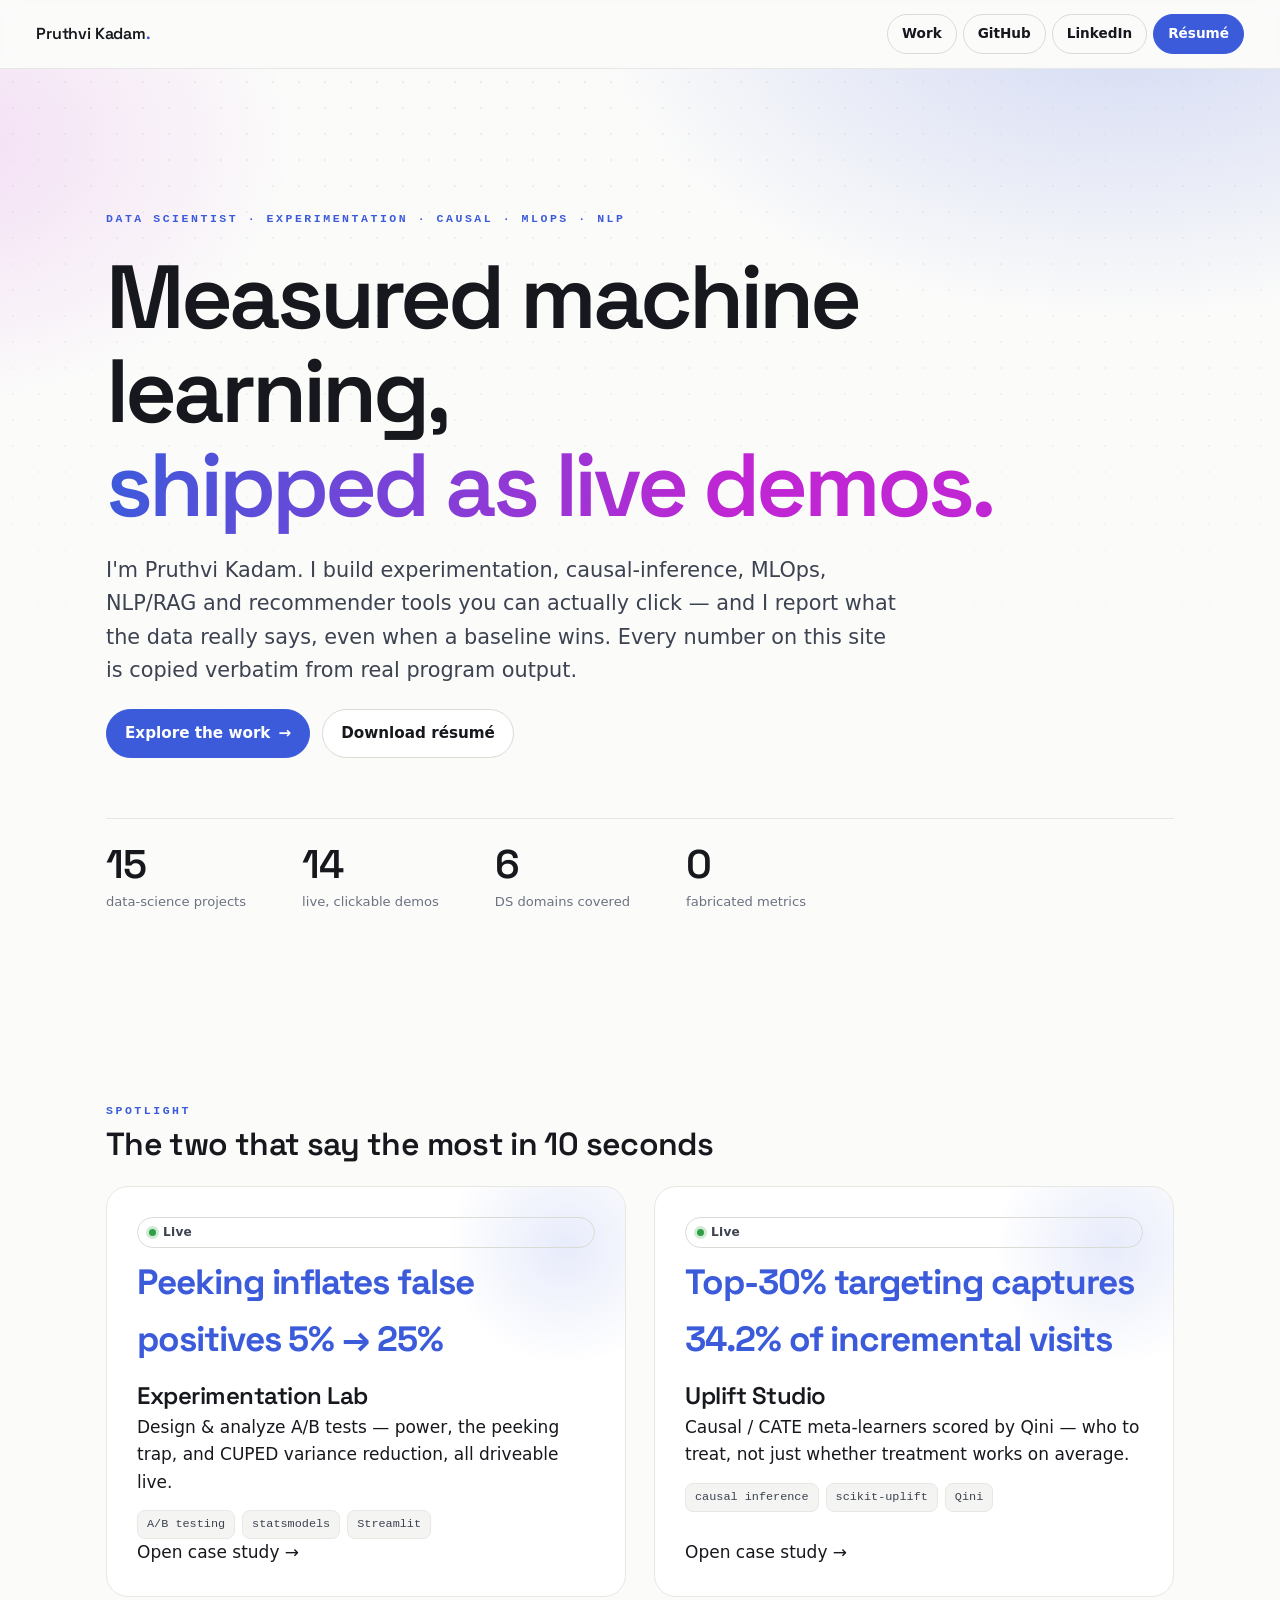
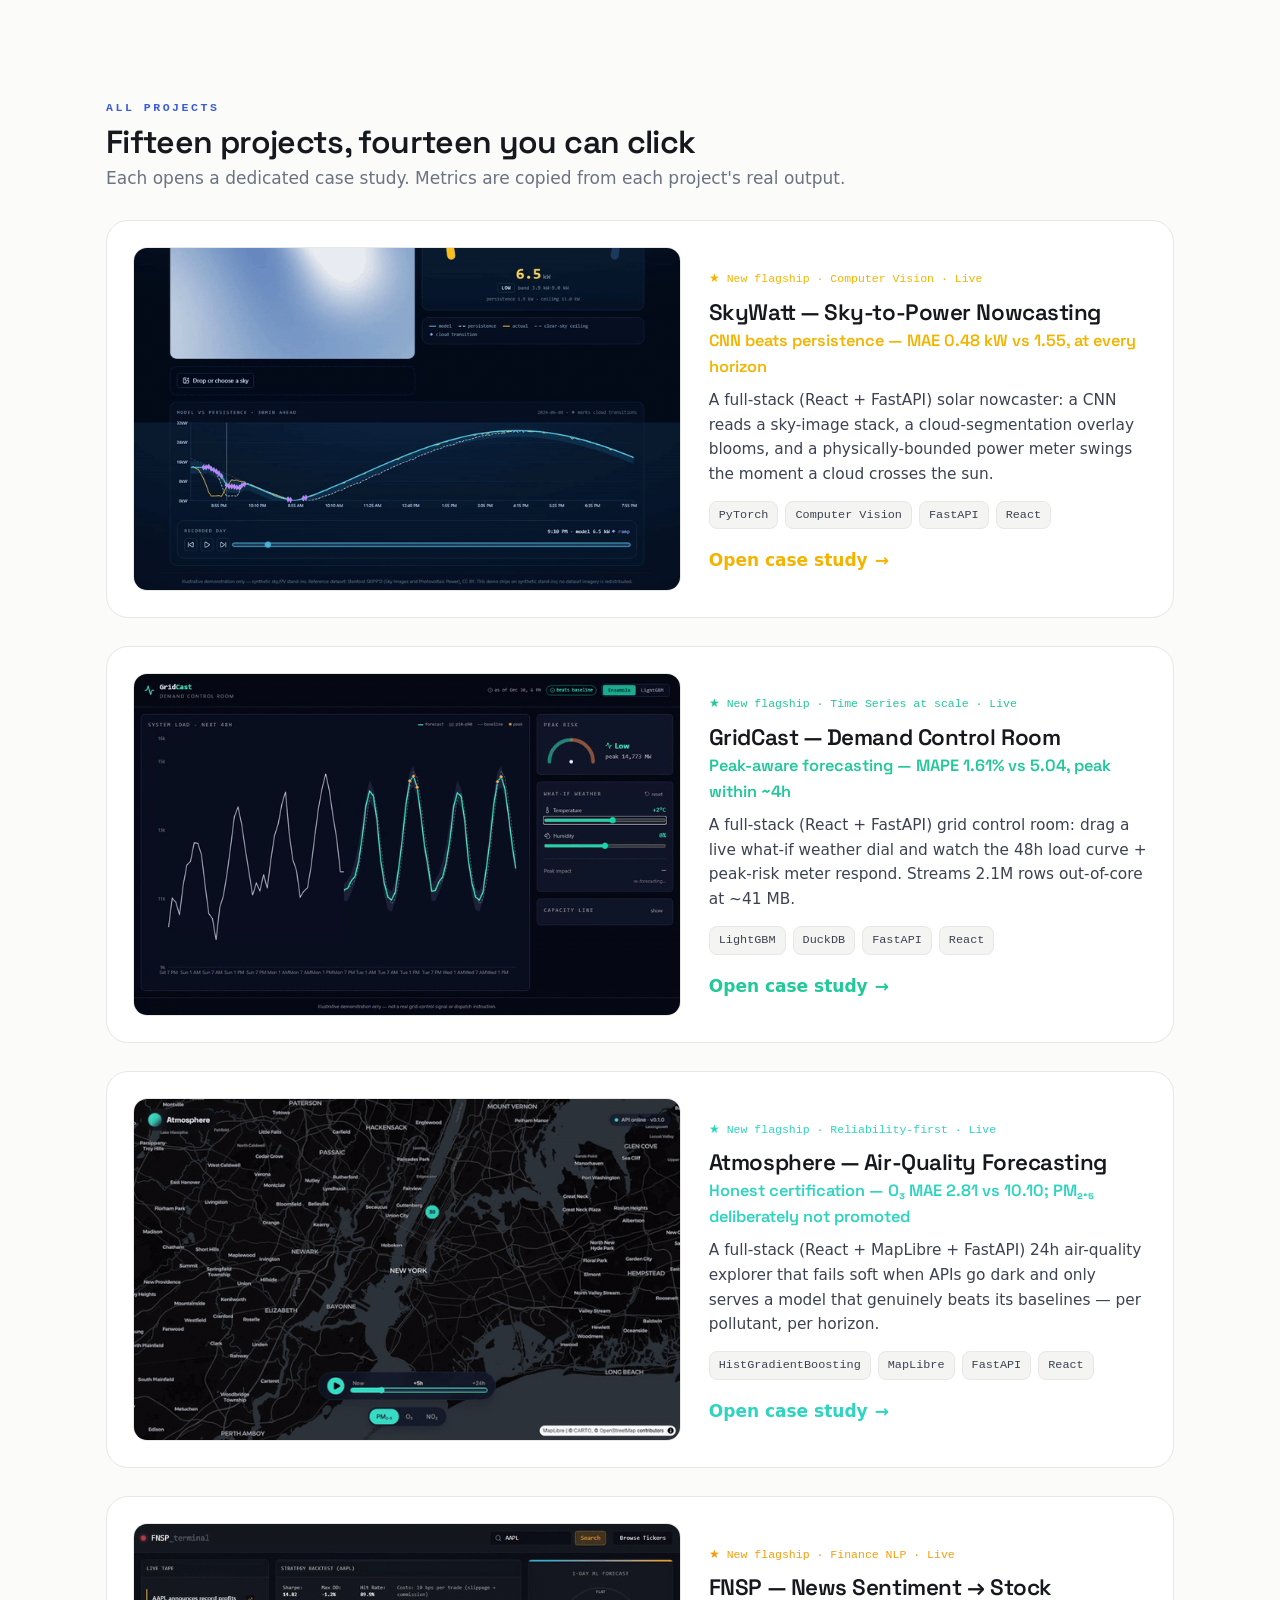
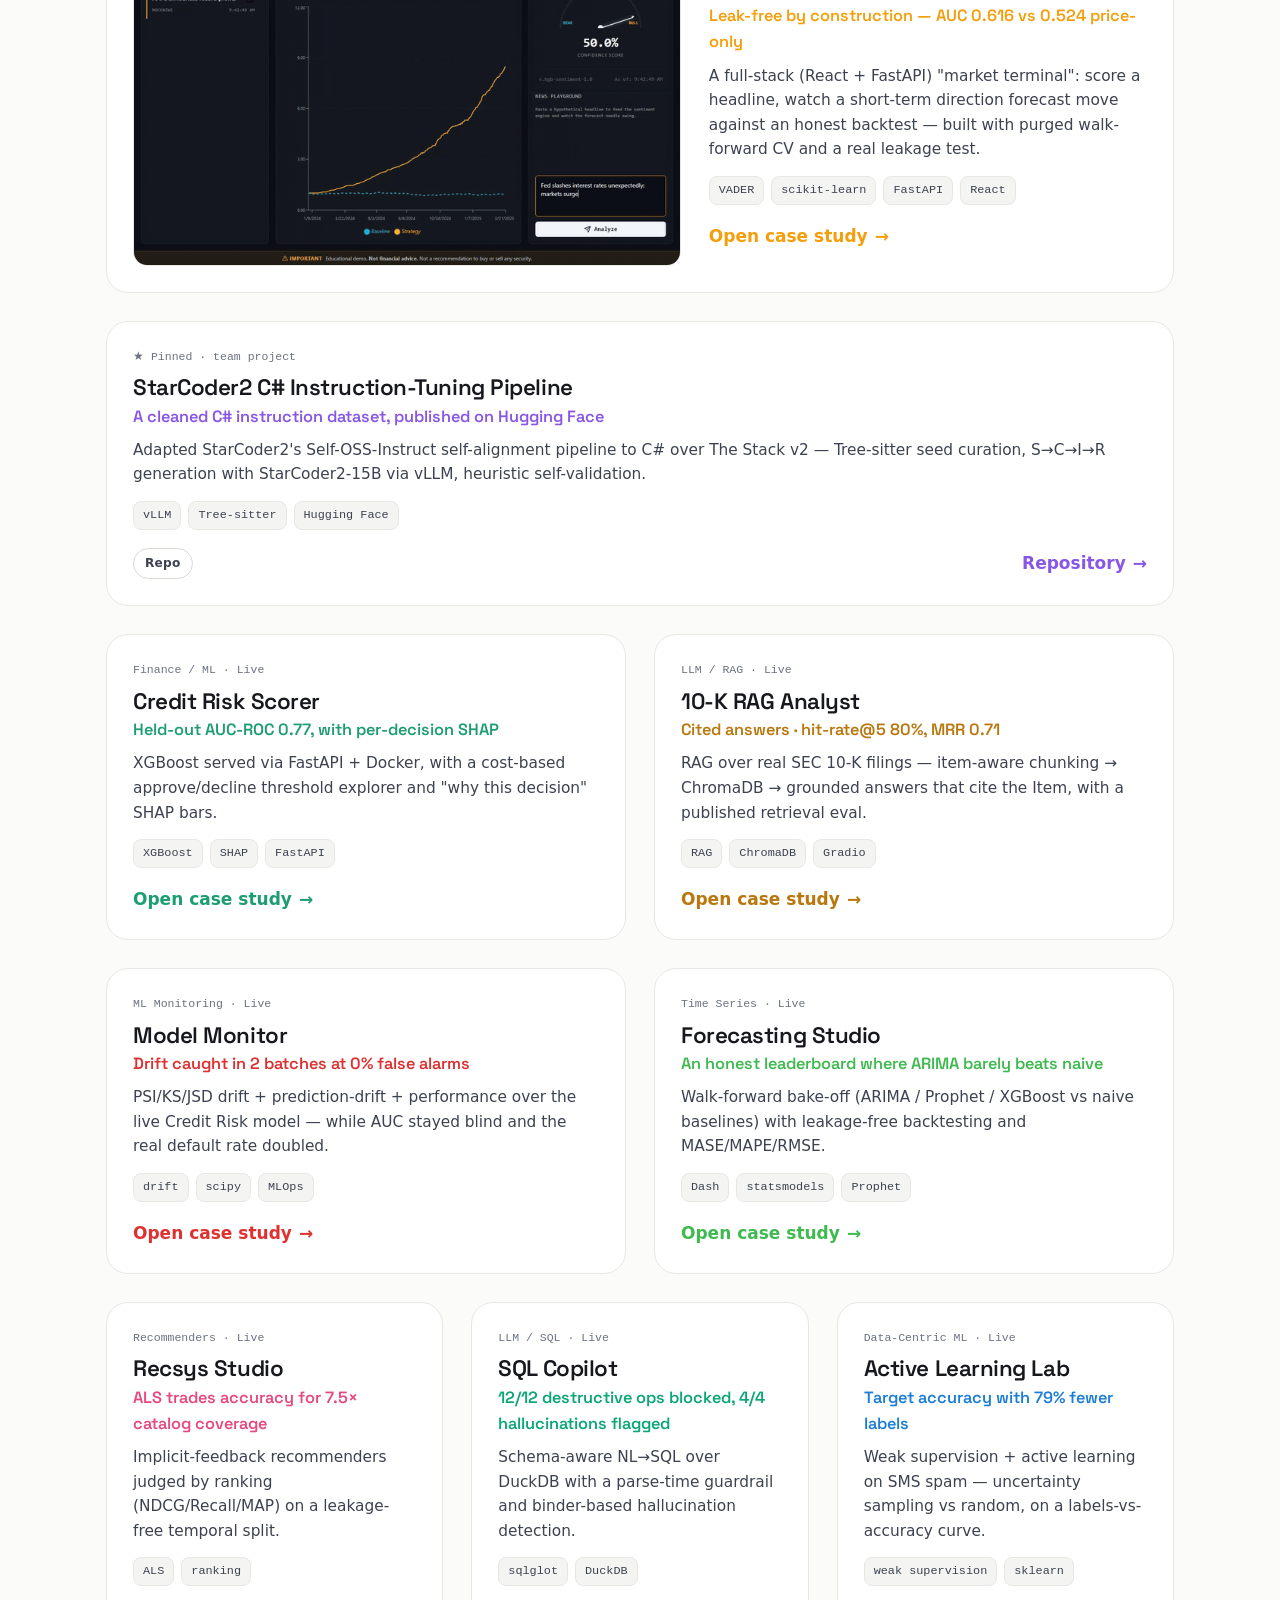
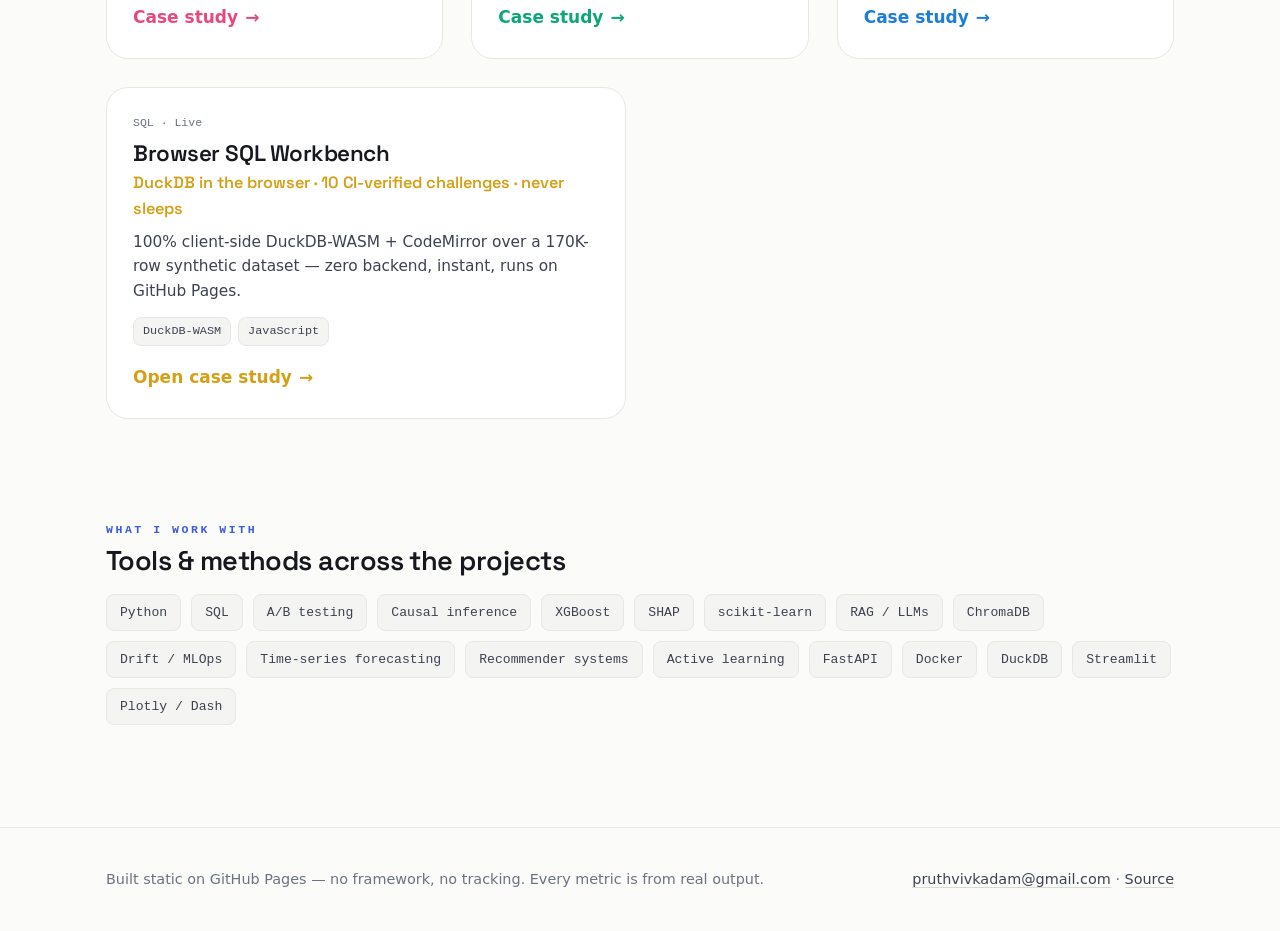
==== commit 42547922: "feat: add live demo GIFs to flagship cards + 7 case studies (reduced-motion posters)" ====
--- a/index.html
+++ b/index.html
@@ -123,7 +123,7 @@
     <!-- Full catalogue, tiered by hiring-visibility -->
     <section class="section container">
       <p class="eyebrow">All projects</p>
-      <h2 style="font-size: clamp(1.5rem,3vw,2rem); margin: 8px 0 6px;">Eleven projects, ten you can click</h2>
+      <h2 style="font-size: clamp(1.5rem,3vw,2rem); margin: 8px 0 6px;">Fifteen projects, fourteen you can click</h2>
       <p class="muted" style="margin-bottom: 28px;">Each opens a dedicated case study. Metrics are copied from each project's real output.</p>
 
       <div class="grid">
@@ -132,7 +132,7 @@
         <a class="proj span-12" href="p/skywatt.html" style="--accent:#f5b301;">
           <div class="flagship-grid">
             <div class="flagship-media">
-              <img src="assets/skywatt.png" alt="SkyWatt live UI — sky image with cloud overlay, a predicted-power gauge, and a model-vs-persistence chart" loading="lazy" />
+              <img src="assets/skywatt.gif" data-gif data-poster="assets/skywatt.png" alt="SkyWatt live UI — sky image with cloud overlay, a predicted-power gauge, and a model-vs-persistence chart" loading="lazy" />
             </div>
             <div class="flagship-body">
               <span class="rank">★ New flagship · Computer Vision · Live</span>
@@ -149,7 +149,7 @@
         <a class="proj span-12" href="p/gridcast.html" style="--accent:#20c997;">
           <div class="flagship-grid">
             <div class="flagship-media">
-              <img src="assets/gridcast.png" alt="GridCast live UI — a 48h load forecast with prediction band and peak markers, a peak-risk gauge, and what-if weather dials" loading="lazy" />
+              <img src="assets/gridcast.gif" data-gif data-poster="assets/gridcast.png" alt="GridCast live UI — a 48h load forecast with prediction band and peak markers, a peak-risk gauge, and what-if weather dials" loading="lazy" />
             </div>
             <div class="flagship-body">
               <span class="rank">★ New flagship · Time Series at scale · Live</span>
@@ -166,7 +166,7 @@
         <a class="proj span-12" href="p/atmosphere.html" style="--accent:#2dd4bf;">
           <div class="flagship-grid">
             <div class="flagship-media">
-              <img src="assets/atmosphere.png" alt="Atmosphere live UI — a dark MapLibre map with an AQI station marker, a 24h forecast scrubber, and PM2.5/O3/NO2 toggles" loading="lazy" />
+              <img src="assets/atmosphere.gif" data-gif data-poster="assets/atmosphere.png" alt="Atmosphere live UI — a dark MapLibre map with an AQI station marker, a 24h forecast scrubber, and PM2.5/O3/NO2 toggles" loading="lazy" />
             </div>
             <div class="flagship-body">
               <span class="rank">★ New flagship · Reliability-first · Live</span>
@@ -183,7 +183,7 @@
         <a class="proj span-12" href="p/fnsp.html" style="--accent:#f59e0b;">
           <div class="flagship-grid">
             <div class="flagship-media">
-              <img src="assets/fnsp.png" alt="FNSP live UI — a market terminal with a news tape, a strategy-vs-baseline backtest, a bear/flat/bull forecast gauge, and a headline playground" loading="lazy" />
+              <img src="assets/fnsp.gif" data-gif data-poster="assets/fnsp.png" alt="FNSP live UI — a market terminal with a news tape, a strategy-vs-baseline backtest, a bear/flat/bull forecast gauge, and a headline playground" loading="lazy" />
             </div>
             <div class="flagship-body">
               <span class="rank">★ New flagship · Finance NLP · Live</span>
@@ -313,6 +313,12 @@
       <span><a href="mailto:pruthvivkadam@gmail.com">pruthvivkadam@gmail.com</a> · <a href="https://github.com/PruthviVKadam/PruthviVKadam.github.io" target="_blank" rel="noopener">Source</a></span>
     </div>
   </footer>
+
+  <script>
+    // Accessibility: honor "reduce motion" by swapping demo GIFs for their static poster.
+    if (matchMedia("(prefers-reduced-motion: reduce)").matches)
+      document.querySelectorAll("img[data-gif]").forEach(i => { i.src = i.dataset.poster; });
+  </script>
 </body>
 
 </html>
